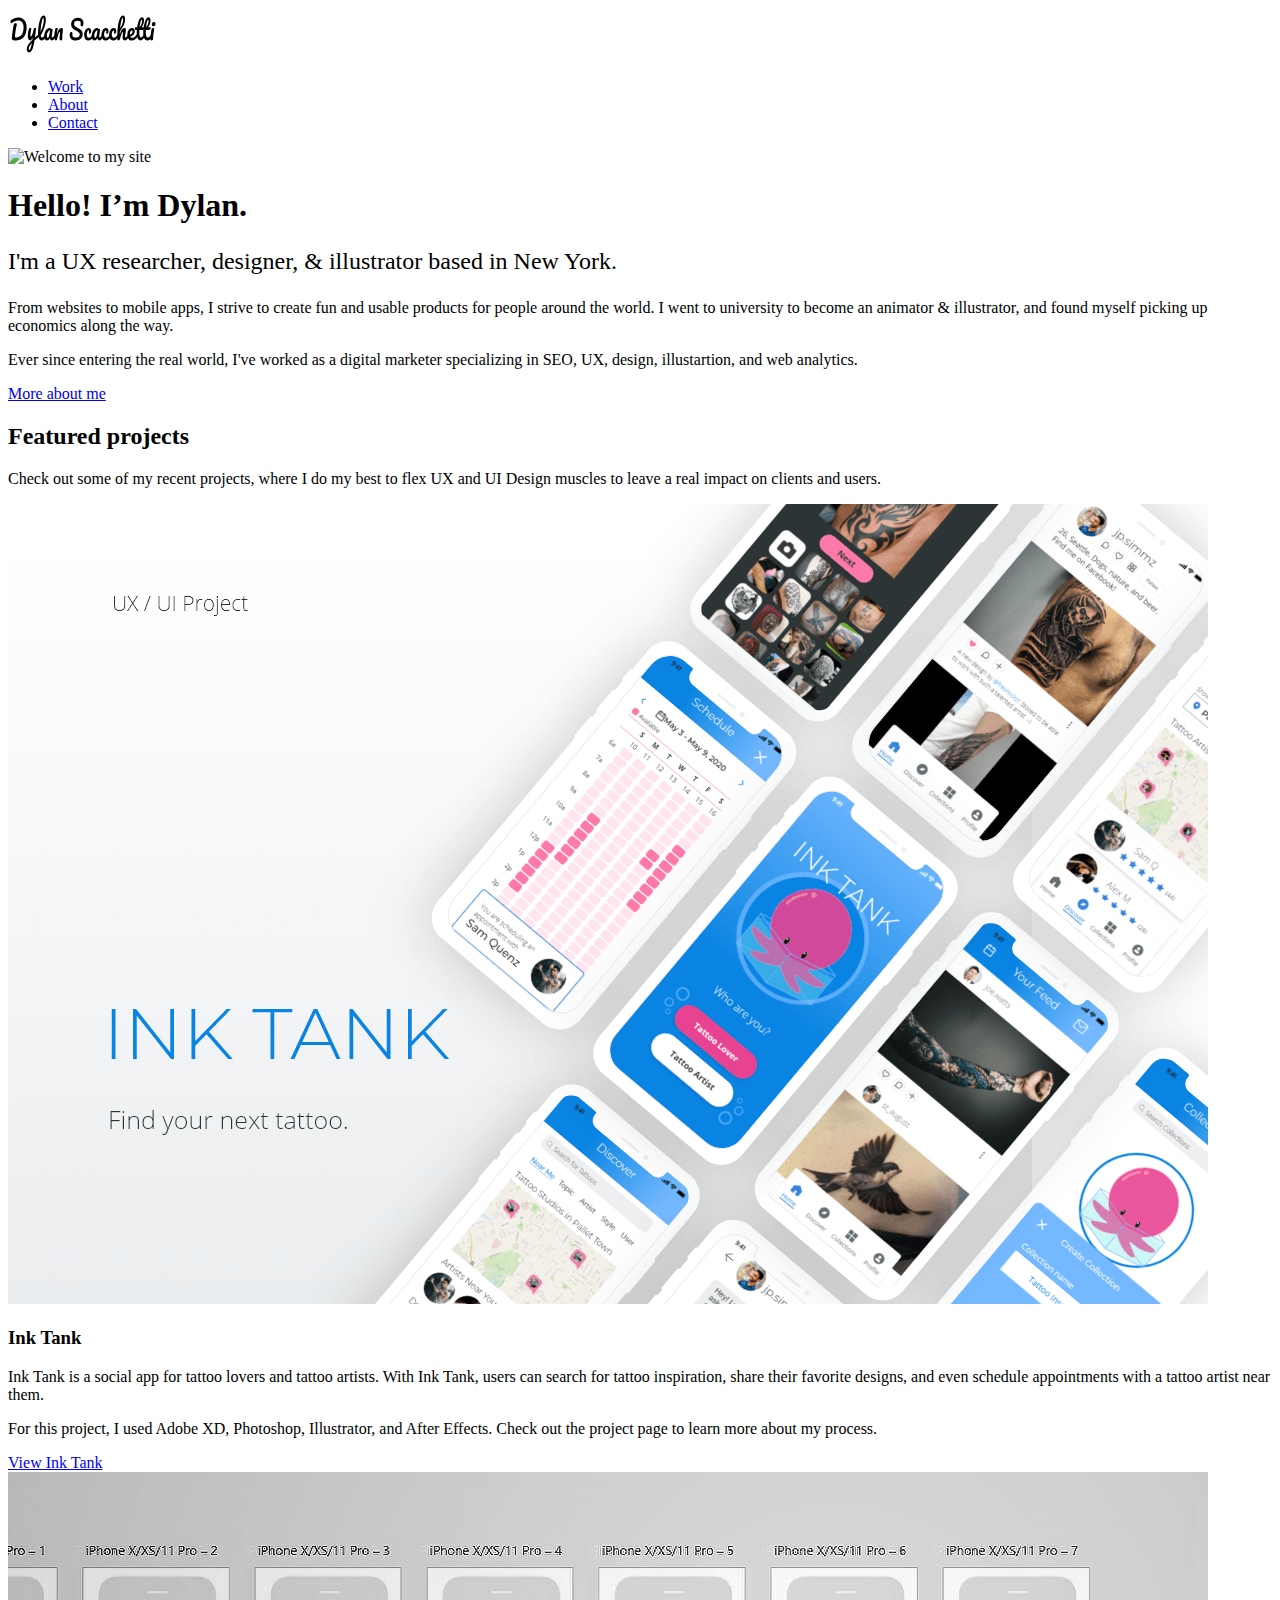
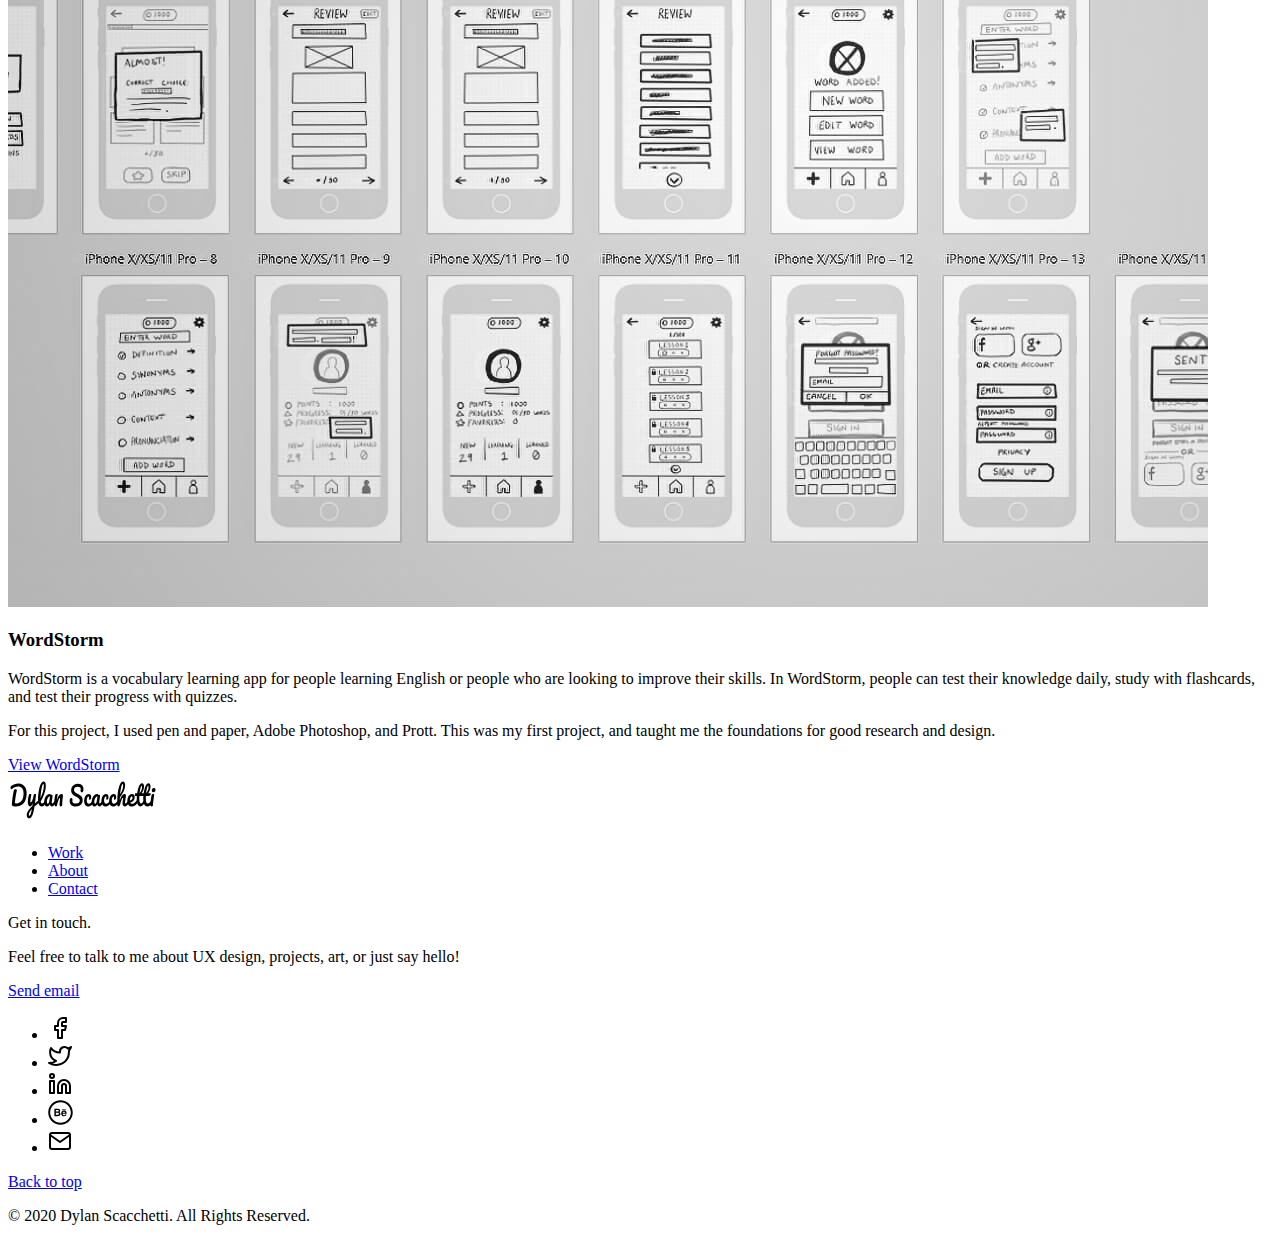
==== index.html @ 7356c356 "Initial commit" ====
<!DOCTYPE html>
<html lang="en" dir="ltr">

<head>
  <meta charset="utf-8">
  <title>About Dylan Scacchetti | UX/UI Designer, New York</title>
  <meta name="description" content="Learn more about Dylan Scacchetti, as well as more about his interests and his experience." />
  <meta name="author" content="Dylan Scacchetti" />
  <link rel="shortcut icon" href="img\assets\favicon\favicon.ico" type="image/ico">
</head>

<body>

  <!-- HEADER -->
  <header id="top">
    <div>
      <a href="index.html" title="home">
        <img src="img/assets/dylan-scacchetti-logo-black.svg" alt="dylan scacchetti" width="150" height="50">
      </a>
      <nav>
        <ul>
          <li><a href="index.html" title="work">Work</a></li>
          <li><a href="about.html" title="about">About</a></li>
          <li><a href="#contact" title="contact">Contact</a></li>
        </ul>
      </nav>
    </div>
  </header>
  <!-- END HEADER -->

  <!-- MAIN -->
  <main>

    <!-- HERO -->
    <div>
      <div>
        <div>
          <!-- COLUMN 1 -->
          <picture>
            <source srcset="https://dummyimage.com/400x267/258c9c/fff.png&text=Hero+Image" media="(max-width: 479px)"><!-- MOBILE -->
            <source srcset="https://dummyimage.com/600x400/258c9c/fff.png&text=Hero+Image" media="(max-width: 767px)"><!-- TABLET -->
            <img src="https://dummyimage.com/1200x800/258c9c/fff.png&text=Hero+Image" alt="Welcome to my site"><!-- DESKTOP -->
          </picture>
        </div>
        <!-- END COLUMN 1 -->
        <div>
          <!-- COLUMN 2 -->
          <h1>Hello! I’m Dylan.</h1>
          <p style="font-size:150%;">
            I'm a UX researcher, designer, & illustrator based in New York.
          </p>
          <p>
            From websites to mobile apps, I strive to create fun and usable products for people around the world. I went to university to become an animator & illustrator, and found myself picking up economics along the way.
          </p>
          <p>
            Ever since entering the real world, I've worked as a digital marketer specializing in SEO, UX, design, illustartion, and web analytics.
          </p>
          <a href="#">More about me</a><!-- BUTTON -->
        </div>
        <!-- END COLUMN 2 -->
      </div>
    </div>
    <!-- END HERO -->

    <!-- PROJECTS -->
    <div>
      <h2>Featured projects</h2>
      <p>Check out some of my recent projects, where I do my best to flex UX and UI Design muscles to leave a real impact on clients and users.</p>

      <!-- INK TANK -->
      <div>

        <!-- COLUMN 1 -->
        <div>
          <picture>
            <source srcset="img\ink-tank\ink-tank-ux-project-2.png" media="(max-width: 767px)">
            <img src="img\ink-tank\ink-tank-ux-project.png" alt="Ink Tank ux project">
          </picture>
        </div>
        <!-- END COLUMN 1 -->

        <!-- COLUMN 2 -->
        <div>
          <h3>Ink Tank</h3>
          <p>
            Ink Tank is a social app for tattoo lovers and tattoo artists. With Ink Tank, users can search for tattoo inspiration, share their favorite designs, and even schedule appointments with a tattoo artist near them.
          </p>
          <p>
            For this project, I used Adobe XD, Photoshop, Illustrator, and After Effects. Check out the project page to learn more about my process.
          </p>
          <a href="#">View Ink Tank</a><!-- BUTTON -->
        </div>
        <!-- END COLUMN 2 -->

      </div>
      <!-- END INK TANK -->

      <!-- WORDSTORM -->
      <div>

        <!-- COLUMN 1 -->
        <div>
          <picture>
            <source srcset="img\wordstorm\wordstorm-project-2.jpg" media="(max-width: 767px)"><!-- TABLET -->
            <img src="img\wordstorm\wordstorm-project-1.jpg" alt="WordStorm ux project"><!-- DESKTOP -->
          </picture>
        </div>
        <!-- END COLUMN 1 -->

        <!-- COLUMN 2 -->
        <div>
          <h3>WordStorm</h3>
          <p>
            WordStorm is a vocabulary learning app for people learning English or people who are looking to improve their skills. In WordStorm, people can test their knowledge daily, study with flashcards, and test their progress with quizzes.
          </p>
          <p>
            For this project, I used pen and paper, Adobe Photoshop, and Prott. This was my first project, and taught me the foundations for good research and design.
          </p>
          <a href="#">View WordStorm</a><!-- BUTTON -->
        </div>
        <!-- END COLUMN 2 -->

      </div>
      <!-- END WORDSTORM -->

    </div>
    <!-- END PROJECTS -->

  </main>
  <!-- END MAIN -->

  <!-- FOOTER -->
  <footer id="contact">
    <div>

      <!-- ROW 1 -->
      <div>
        <a href="#" title="home">
          <img src="img\assets\dylan-scacchetti-logo-black.svg" alt="dylan scacchetti" width="150" height="50">
        </a>
      </div>
      <!-- END ROW 1-->

      <!-- ROW 2 -->
      <div>
        <!-- COLUMN 1-->
        <div>
          <nav>
            <ul>
              <li><a href="index.html" title="work">Work</a></li>
              <li><a href="about.html" title="about">About</a></li>
              <li><a href="mailto:ux.dscacchetti@gmail.com" title="contact">Contact</a></li>
            </ul>
          </nav>
        </div>
        <!-- END COLUMN 1 -->

        <!-- COLUMN 2-->
        <div>
          <p>
            Get in touch.
          </p>
          <p>
            Feel free to talk to me about UX design, projects, art, or just say hello!
          </p>
          <div>
            <a href="mailto:ux.dscacchetti@gmail.com">
              Send email
            </a>
          </div>
        </div>
        <!-- END COLUMN 2 -->

        <!-- COLUMN 3-->
        <div>
          <div>
            <ul>
              <!-- FACEBOOK -->
              <li><a href="https://www.facebook.com/dylan.scacchetti/" target="_blank" rel="noopener noreferrer" title="Facebook">
                  <img src="img\assets\facebook.svg" alt="">
                </a></li>
              <!-- TWITTER -->
              <li><a href="https://twitter.com/DylanScacchetti" target="_blank" rel="noopener noreferrer" title="Twitter">
                  <img src="img\assets\twitter.svg" alt="">
                </a></li>
              <!-- LINKEDIN -->
              <li><a href="https://www.linkedin.com/in/dylan-scacchetti/" target="_blank" rel="noopener noreferrer" title="LinkedIn">
                  <img src="img\assets\linkedin.svg" alt="">
                </a></li>
              <!-- BEHANCE -->
              <li><a href="https://www.behance.net/dylanscacchetti" target="_blank" rel="noopener noreferrer" title="Behance">
                  <img src="img\assets\behance.svg" alt="">
                </a></li>
              <!-- EMAIL -->
              <li><a href="mailto:ux.dscacchetti@gmail.com" target="_blank" rel="noopener noreferrer" title="Email">
                  <img src="img\assets\mail.svg" alt="">
                </a></li>
            </ul>
          </div>
          <div>
            <a href="#top">Back to top</a>
          </div>
        </div>
        <!-- END COLUMN 3 -->
      </div>
      <!-- END ROW 2 -->

      <!-- ROW 3 -->
      <div>
        <p>
          &copy; 2020 Dylan Scacchetti. All Rights Reserved.
        </p>
      </div>
      <!-- END ROW 3 -->

    </div>
  </footer>
  <!-- END FOOTER -->

</body>

</html>
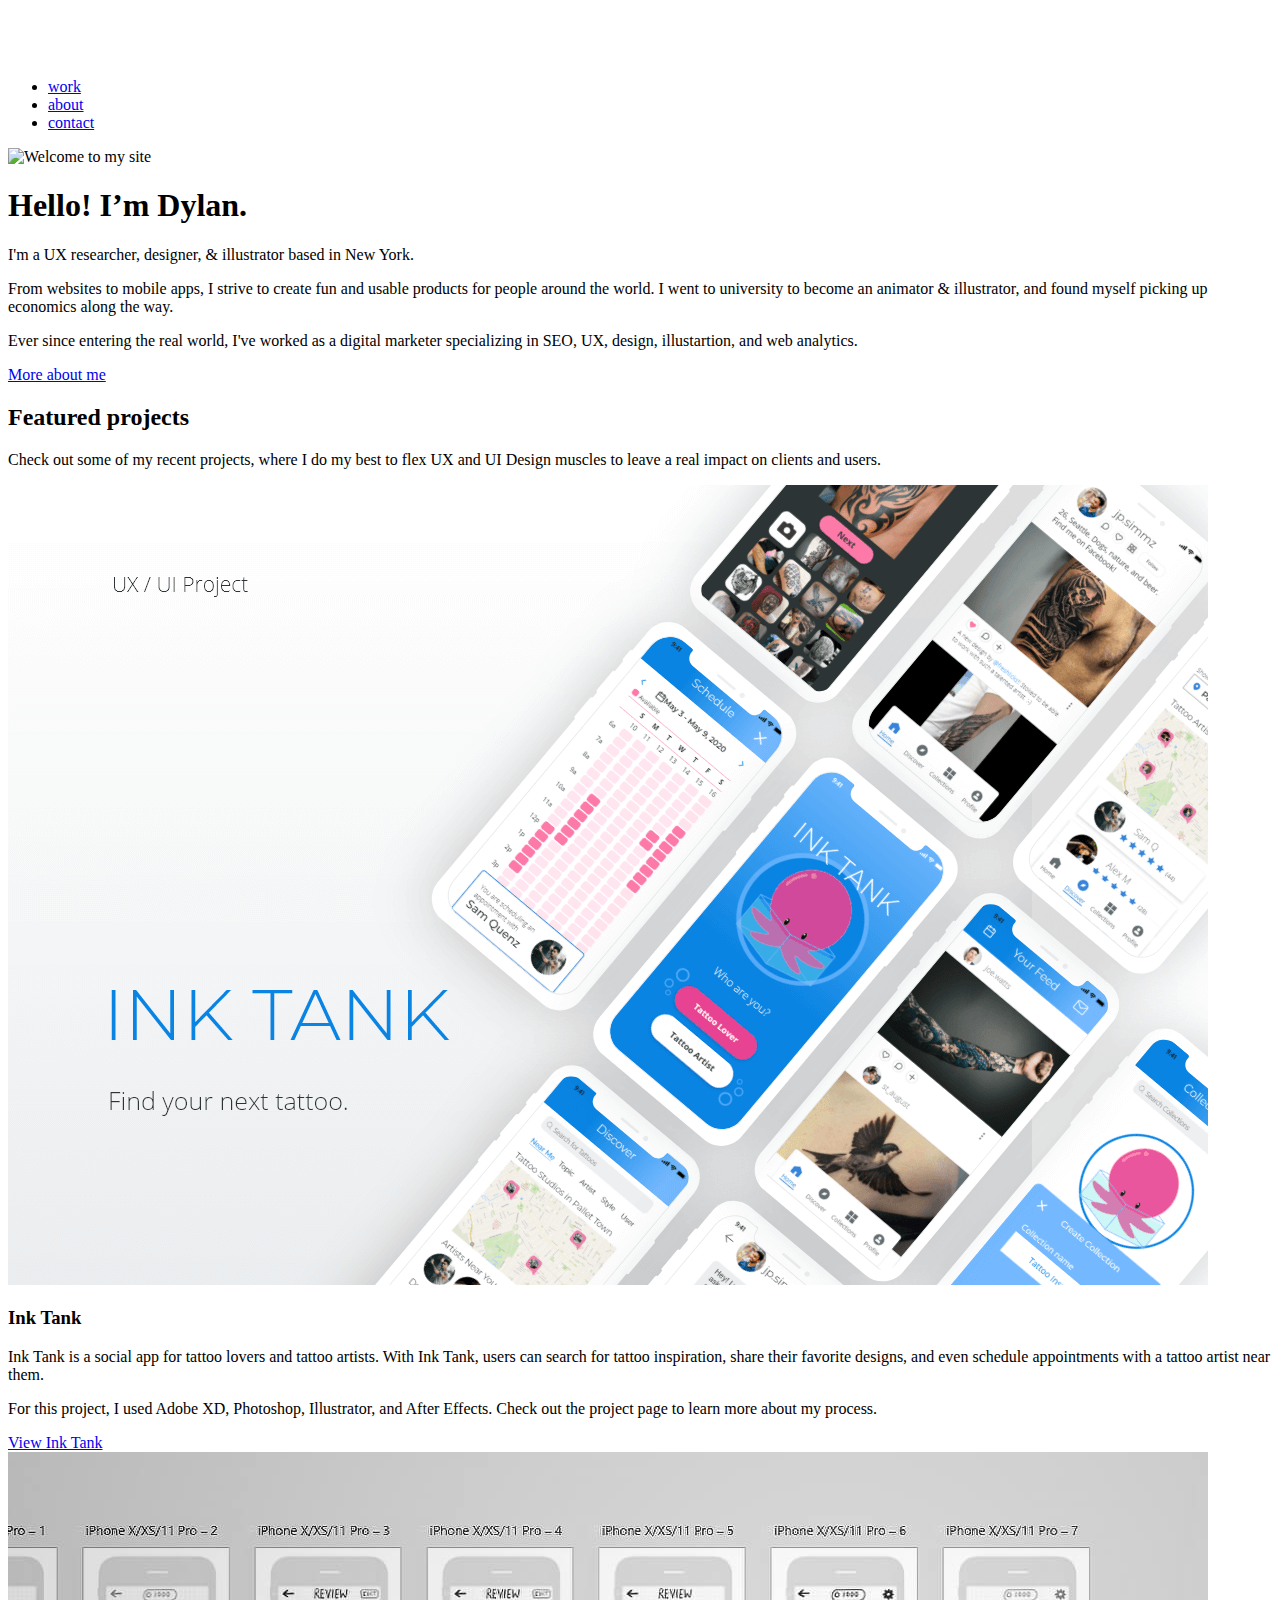
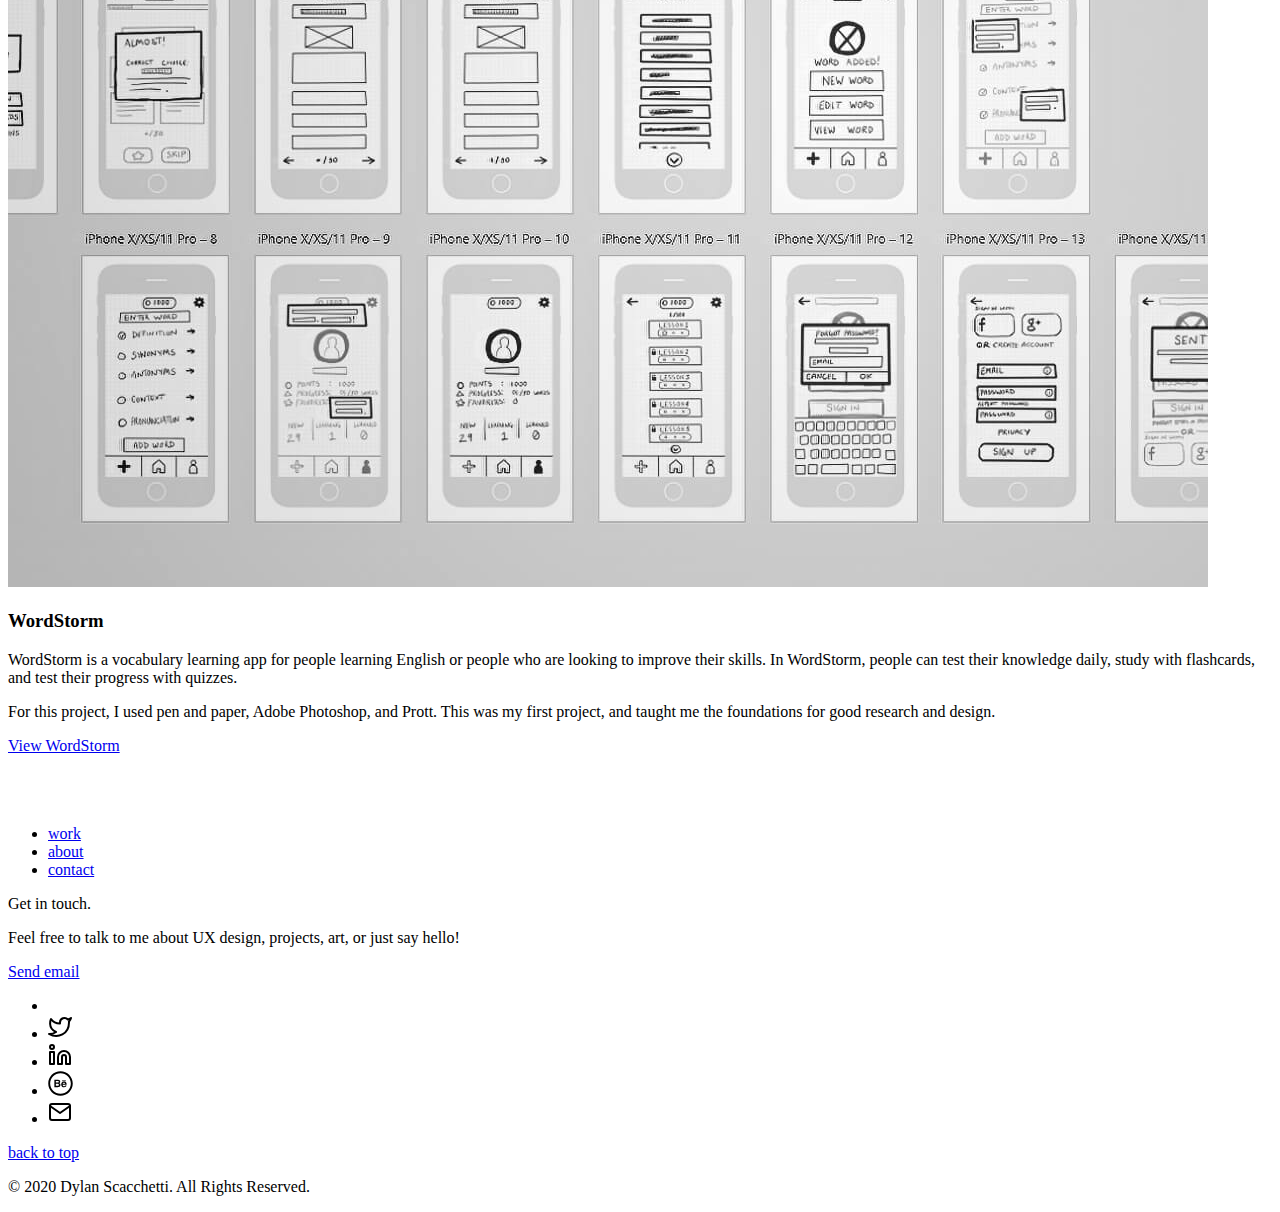
==== commit b6885775: "update index.html to resolve css conflicts" ====
--- a/index.html
+++ b/index.html
@@ -3,25 +3,29 @@
 
 <head>
   <meta charset="utf-8">
-  <title>About Dylan Scacchetti | UX/UI Designer, New York</title>
+  <title>Dylan Scacchetti | UX/UI Designer, New York</title>
   <meta name="description" content="Learn more about Dylan Scacchetti, as well as more about his interests and his experience." />
   <meta name="author" content="Dylan Scacchetti" />
   <link rel="shortcut icon" href="img\assets\favicon\favicon.ico" type="image/ico">
+  <link rel="stylesheet" type="text/css" href="https://cdnjs.cloudflare.com/ajax/libs/normalize/8.0.1/normalize.min.css">
+  <link rel="stylesheet" type="text/css" href="css/style.css">
+  <link href="https://fonts.googleapis.com/css2?family=Montserrat:ital,wght@0,400;0,700;1,400&family=Open+Sans:ital,wght@0,400;0,700;1,400&display=swap" rel="stylesheet">
+  <meta name="viewport" content="width=device-width, initial-scale=1">
 </head>
 
 <body>
 
   <!-- HEADER -->
   <header id="top">
-    <div>
+    <div class="nav">
       <a href="index.html" title="home">
-        <img src="img/assets/dylan-scacchetti-logo-black.svg" alt="dylan scacchetti" width="150" height="50">
+        <img src="img\assets\dylan-scacchetti-logo-white.svg" alt="dylan scacchetti" width="150" height="50">
       </a>
       <nav>
         <ul>
-          <li><a href="index.html" title="work">Work</a></li>
-          <li><a href="about.html" title="about">About</a></li>
-          <li><a href="#contact" title="contact">Contact</a></li>
+          <li><a href="index.html" title="work" id="main">work</a></li>
+          <li><a href="about.html" title="about">about</a></li>
+          <li><a href="#contact" title="contact">contact</a></li>
         </ul>
       </nav>
     </div>
@@ -46,7 +50,7 @@
         <div>
           <!-- COLUMN 2 -->
           <h1>Hello! I’m Dylan.</h1>
-          <p style="font-size:150%;">
+          <p class="large">
             I'm a UX researcher, designer, & illustrator based in New York.
           </p>
           <p>
@@ -55,7 +59,7 @@
           <p>
             Ever since entering the real world, I've worked as a digital marketer specializing in SEO, UX, design, illustartion, and web analytics.
           </p>
-          <a href="#">More about me</a><!-- BUTTON -->
+          <a href="about.html" class="btn">More about me</a><!-- BUTTON -->
         </div>
         <!-- END COLUMN 2 -->
       </div>
@@ -81,14 +85,14 @@
 
         <!-- COLUMN 2 -->
         <div>
-          <h3>Ink Tank</h3>
+            <h3>Ink Tank</h3>
           <p>
             Ink Tank is a social app for tattoo lovers and tattoo artists. With Ink Tank, users can search for tattoo inspiration, share their favorite designs, and even schedule appointments with a tattoo artist near them.
           </p>
           <p>
             For this project, I used Adobe XD, Photoshop, Illustrator, and After Effects. Check out the project page to learn more about my process.
           </p>
-          <a href="#">View Ink Tank</a><!-- BUTTON -->
+          <a href="ink-tank.html" class="btn">View Ink Tank</a><!-- BUTTON -->
         </div>
         <!-- END COLUMN 2 -->
 
@@ -116,7 +120,7 @@
           <p>
             For this project, I used pen and paper, Adobe Photoshop, and Prott. This was my first project, and taught me the foundations for good research and design.
           </p>
-          <a href="#">View WordStorm</a><!-- BUTTON -->
+          <a href="#" class="btn">View WordStorm</a><!-- BUTTON -->
         </div>
         <!-- END COLUMN 2 -->
 
@@ -135,8 +139,8 @@
 
       <!-- ROW 1 -->
       <div>
-        <a href="#" title="home">
-          <img src="img\assets\dylan-scacchetti-logo-black.svg" alt="dylan scacchetti" width="150" height="50">
+        <a href="index.html" title="home">
+          <img src="img\assets\dylan-scacchetti-logo-white.svg" alt="dylan scacchetti" width="150" height="50">
         </a>
       </div>
       <!-- END ROW 1-->
@@ -147,9 +151,9 @@
         <div>
           <nav>
             <ul>
-              <li><a href="index.html" title="work">Work</a></li>
-              <li><a href="about.html" title="about">About</a></li>
-              <li><a href="mailto:ux.dscacchetti@gmail.com" title="contact">Contact</a></li>
+              <li><a href="index.html" title="work">work</a></li>
+              <li><a href="about.html" title="about">about</a></li>
+              <li><a href="mailto:ux.dscacchetti@gmail.com" title="contact">contact</a></li>
             </ul>
           </nav>
         </div>
@@ -157,14 +161,14 @@
 
         <!-- COLUMN 2-->
         <div>
-          <p>
+          <p class="large">
             Get in touch.
           </p>
           <p>
             Feel free to talk to me about UX design, projects, art, or just say hello!
           </p>
           <div>
-            <a href="mailto:ux.dscacchetti@gmail.com">
+            <a href="mailto:ux.dscacchetti@gmail.com" class="btn">
               Send email
             </a>
           </div>
@@ -175,9 +179,9 @@
         <div>
           <div>
             <ul>
-              <!-- FACEBOOK -->
-              <li><a href="https://www.facebook.com/dylan.scacchetti/" target="_blank" rel="noopener noreferrer" title="Facebook">
-                  <img src="img\assets\facebook.svg" alt="">
+              <!-- GITHUB -->
+              <li><a href="https://github.com/dscacchetti/" target="_blank" rel="noopener noreferrer" title="GitHub">
+                  <img src="img\assets\github.svg" alt="">
                 </a></li>
               <!-- TWITTER -->
               <li><a href="https://twitter.com/DylanScacchetti" target="_blank" rel="noopener noreferrer" title="Twitter">
@@ -198,7 +202,7 @@
             </ul>
           </div>
           <div>
-            <a href="#top">Back to top</a>
+            <a href="#top">back to top</a>
           </div>
         </div>
         <!-- END COLUMN 3 -->
@@ -207,7 +211,7 @@
 
       <!-- ROW 3 -->
       <div>
-        <p>
+        <p class="disclaimer">
           &copy; 2020 Dylan Scacchetti. All Rights Reserved.
         </p>
       </div>
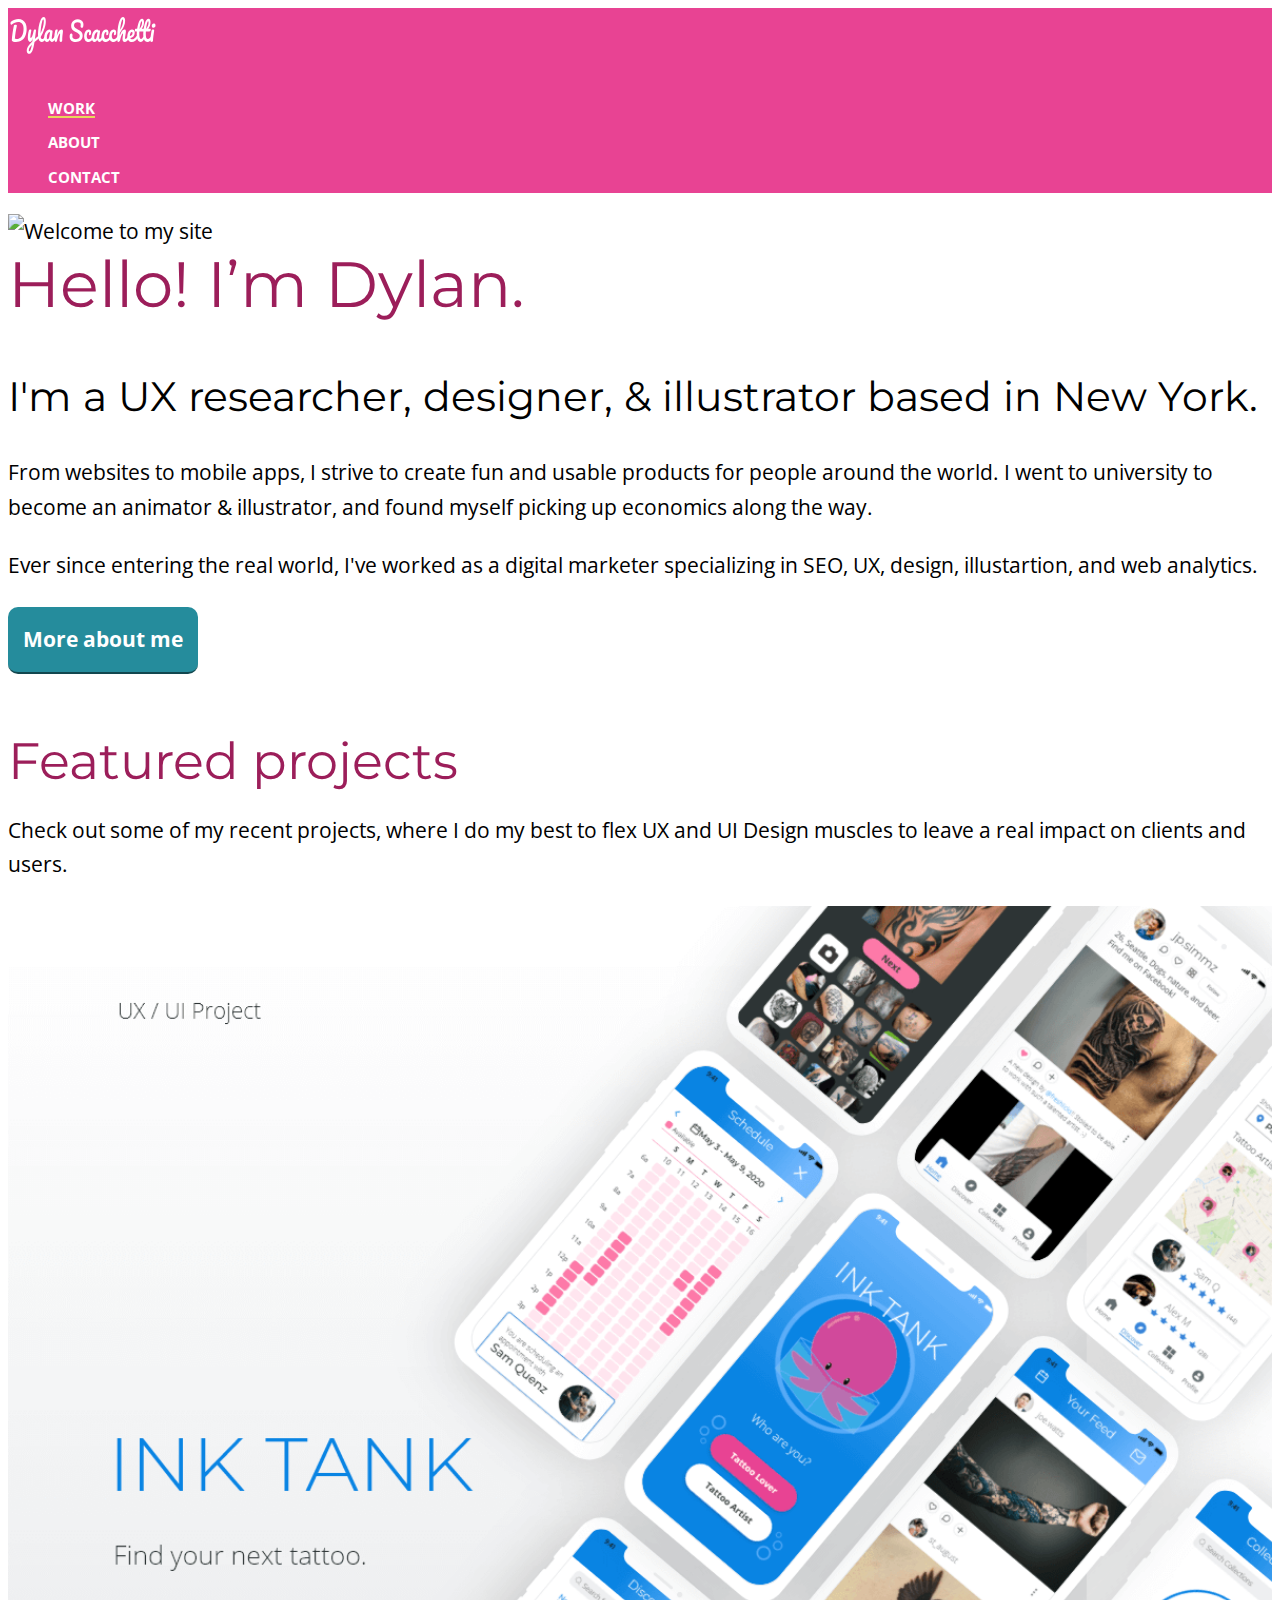
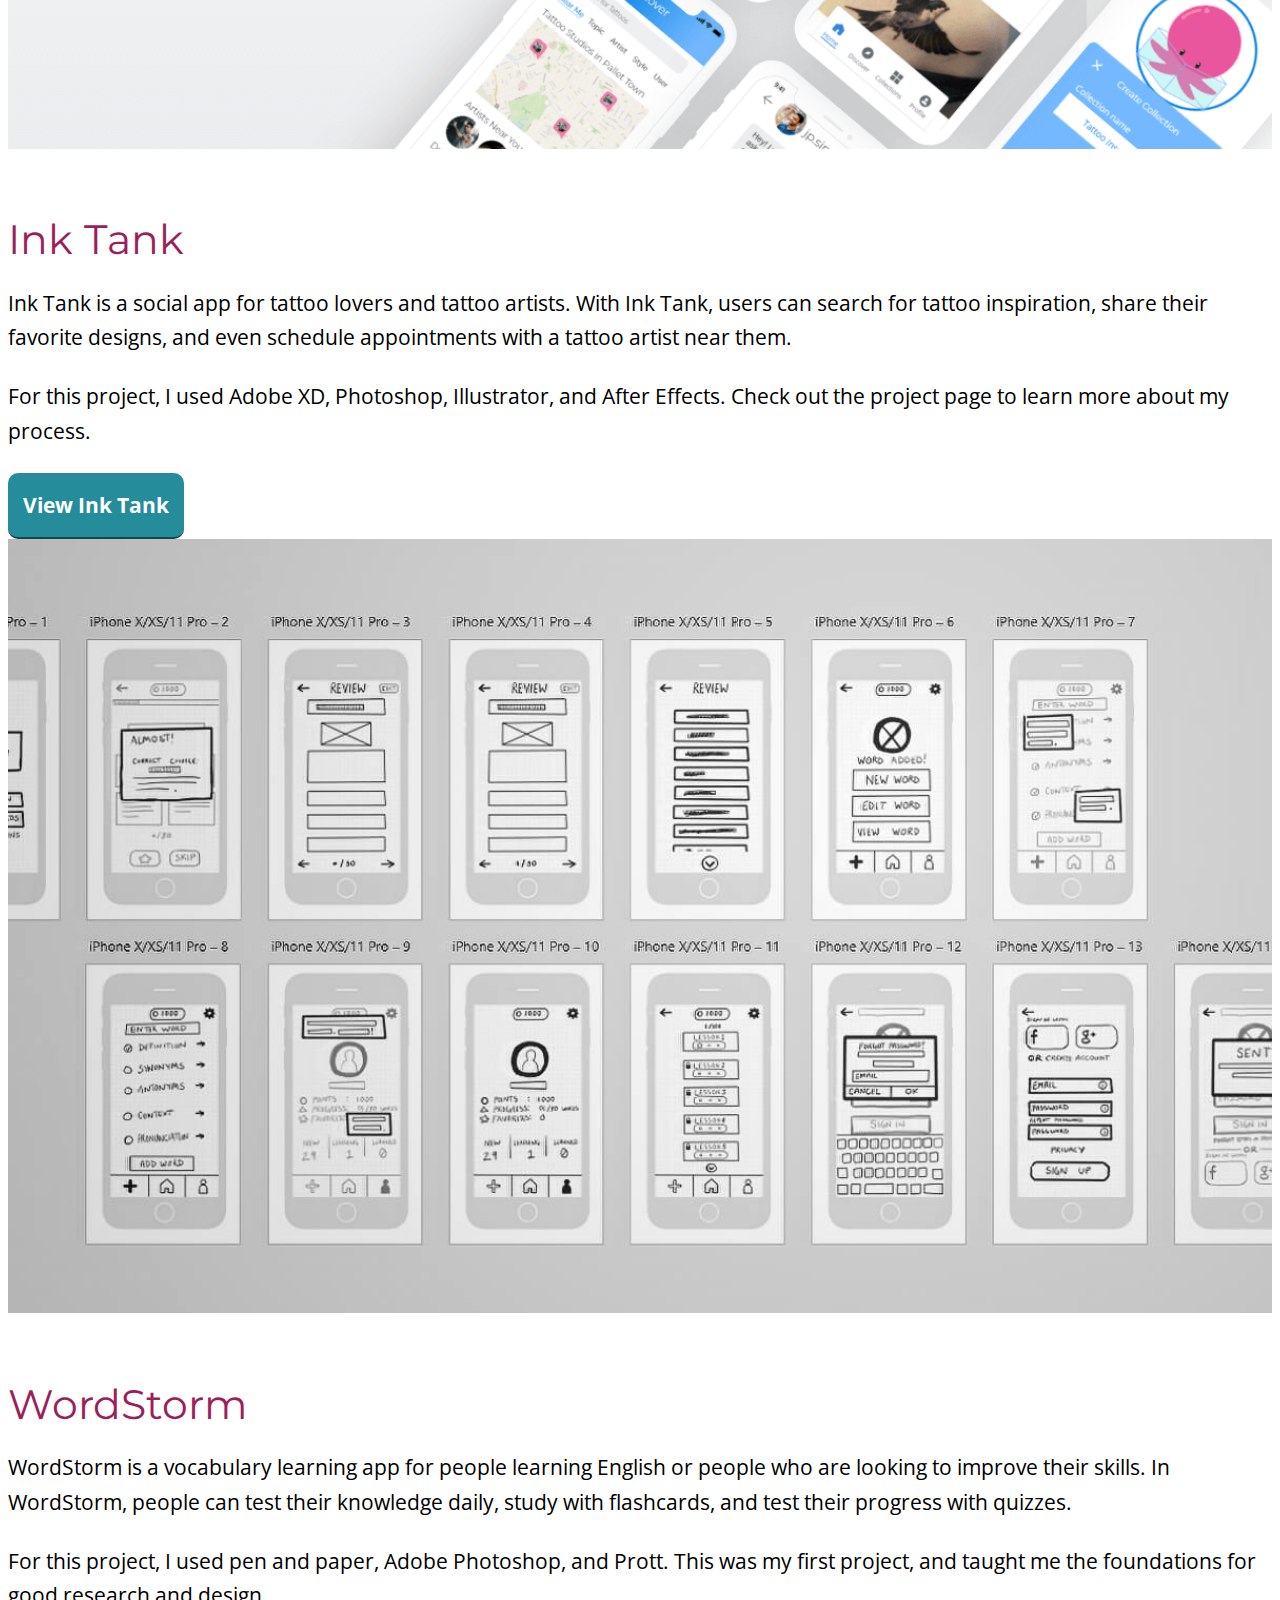
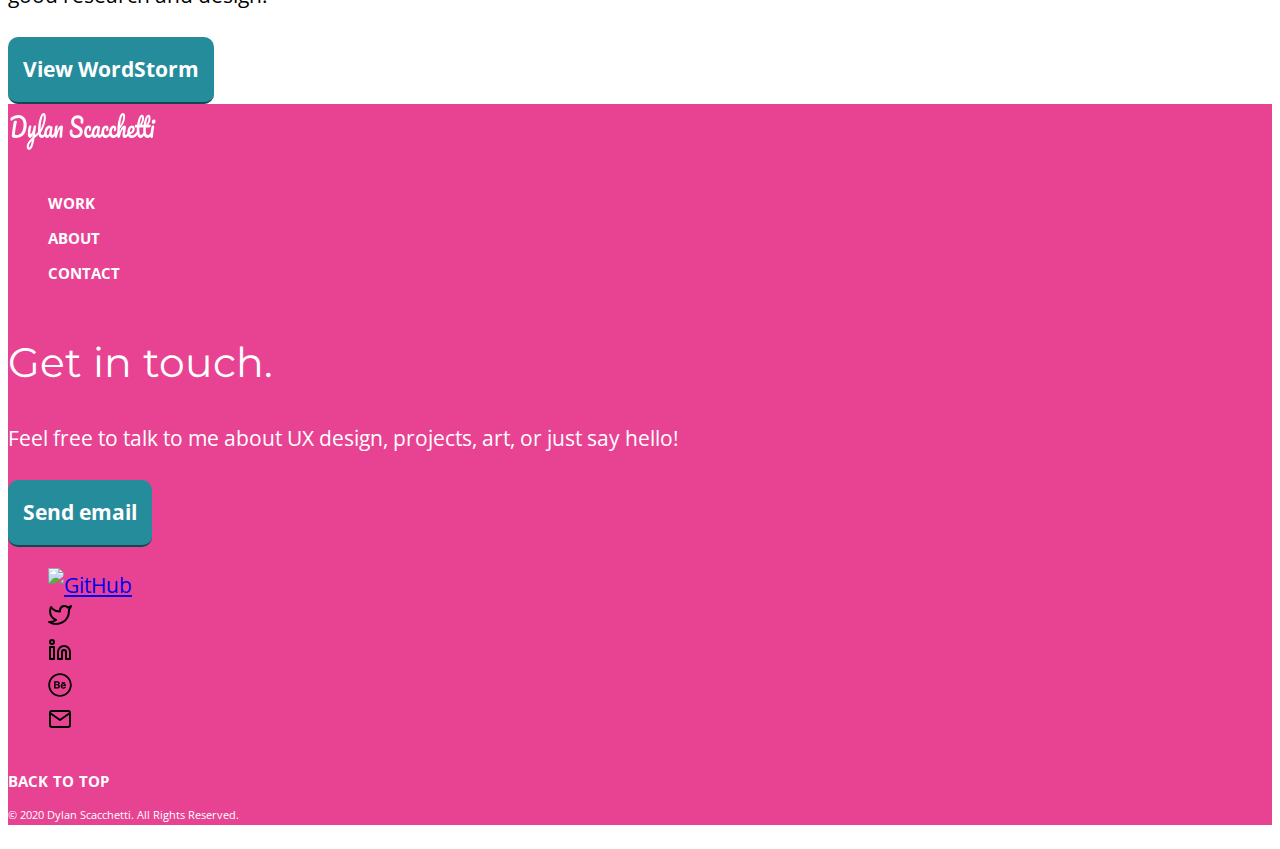
==== commit a9bb1227: "update pages to comply with css" ====
--- a/index.html
+++ b/index.html
@@ -4,7 +4,7 @@
 <head>
   <meta charset="utf-8">
   <title>Dylan Scacchetti | UX/UI Designer, New York</title>
-  <meta name="description" content="Learn more about Dylan Scacchetti, as well as more about his interests and his experience." />
+  <meta name="description" content="Dylan Scacchett is a UX Designer based in New York. His interests include UX, UI, design, coding, illustration and SEO." />
   <meta name="author" content="Dylan Scacchetti" />
   <link rel="shortcut icon" href="img\assets\favicon\favicon.ico" type="image/ico">
   <link rel="stylesheet" type="text/css" href="https://cdnjs.cloudflare.com/ajax/libs/normalize/8.0.1/normalize.min.css">
@@ -19,7 +19,7 @@
   <header id="top">
     <div class="nav">
       <a href="index.html" title="home">
-        <img src="img\assets\dylan-scacchetti-logo-white.svg" alt="dylan scacchetti" width="150" height="50">
+        <img src="img\assets\dylan-scacchetti-logo-white.svg" alt="dylan scacchetti" class="logo">
       </a>
       <nav>
         <ul>
@@ -36,7 +36,7 @@
   <main>
 
     <!-- HERO -->
-    <div>
+    <div id="hero">
       <div>
         <div>
           <!-- COLUMN 1 -->
@@ -67,12 +67,12 @@
     <!-- END HERO -->
 
     <!-- PROJECTS -->
-    <div>
+    <div id="projects">
       <h2>Featured projects</h2>
       <p>Check out some of my recent projects, where I do my best to flex UX and UI Design muscles to leave a real impact on clients and users.</p>
 
       <!-- INK TANK -->
-      <div>
+      <div id="ink-tank">
 
         <!-- COLUMN 1 -->
         <div>
@@ -85,7 +85,7 @@
 
         <!-- COLUMN 2 -->
         <div>
-            <h3>Ink Tank</h3>
+          <h3>Ink Tank</h3>
           <p>
             Ink Tank is a social app for tattoo lovers and tattoo artists. With Ink Tank, users can search for tattoo inspiration, share their favorite designs, and even schedule appointments with a tattoo artist near them.
           </p>
@@ -112,7 +112,7 @@
         <!-- END COLUMN 1 -->
 
         <!-- COLUMN 2 -->
-        <div>
+        <div id="wordstorm">
           <h3>WordStorm</h3>
           <p>
             WordStorm is a vocabulary learning app for people learning English or people who are looking to improve their skills. In WordStorm, people can test their knowledge daily, study with flashcards, and test their progress with quizzes.
@@ -140,7 +140,7 @@
       <!-- ROW 1 -->
       <div>
         <a href="index.html" title="home">
-          <img src="img\assets\dylan-scacchetti-logo-white.svg" alt="dylan scacchetti" width="150" height="50">
+          <img src="img\assets\dylan-scacchetti-logo-white.svg" alt="dylan scacchetti" class="logo">
         </a>
       </div>
       <!-- END ROW 1-->
@@ -148,7 +148,7 @@
       <!-- ROW 2 -->
       <div>
         <!-- COLUMN 1-->
-        <div>
+        <div class="nav">
           <nav>
             <ul>
               <li><a href="index.html" title="work">work</a></li>
@@ -178,30 +178,30 @@
         <!-- COLUMN 3-->
         <div>
           <div>
-            <ul>
+            <ul class="none">
               <!-- GITHUB -->
               <li><a href="https://github.com/dscacchetti/" target="_blank" rel="noopener noreferrer" title="GitHub">
-                  <img src="img\assets\github.svg" alt="">
+                  <img src="img\assets\github.svg" class="icon" alt="GitHub">
                 </a></li>
               <!-- TWITTER -->
               <li><a href="https://twitter.com/DylanScacchetti" target="_blank" rel="noopener noreferrer" title="Twitter">
-                  <img src="img\assets\twitter.svg" alt="">
+                  <img src="img\assets\twitter.svg" class="icon" alt="Twitter">
                 </a></li>
               <!-- LINKEDIN -->
               <li><a href="https://www.linkedin.com/in/dylan-scacchetti/" target="_blank" rel="noopener noreferrer" title="LinkedIn">
-                  <img src="img\assets\linkedin.svg" alt="">
+                  <img src="img\assets\linkedin.svg" class="icon" alt="LinkedIn">
                 </a></li>
               <!-- BEHANCE -->
               <li><a href="https://www.behance.net/dylanscacchetti" target="_blank" rel="noopener noreferrer" title="Behance">
-                  <img src="img\assets\behance.svg" alt="">
+                  <img src="img\assets\behance.svg" class="icon" alt="Behance">
                 </a></li>
               <!-- EMAIL -->
               <li><a href="mailto:ux.dscacchetti@gmail.com" target="_blank" rel="noopener noreferrer" title="Email">
-                  <img src="img\assets\mail.svg" alt="">
+                  <img src="img\assets\mail.svg" class="icon" alt="Email">
                 </a></li>
             </ul>
           </div>
-          <div>
+          <div class="nav">
             <a href="#top">back to top</a>
           </div>
         </div>
--- a/css/style.css
+++ b/css/style.css
@@ -0,0 +1,223 @@
+/*
+Colors used:
+Primary pink: #e84393;
+Secondary pink: #9c1e5a;
+Primary blue: #258c9c
+Secondary blue: #2ccfe8
+Accent yellow: #e8d85a;
+Light gray: #ebedef;
+Dark gray: #707070;
+*/
+/* || Typography */
+html {
+  font-size: 131.3%;
+}
+
+body {
+  background-color: #ffffff;
+  font-family: 'Open Sans', sans-serif;
+  font-weight: 400;
+  line-height: 1.65;
+  color: #000000;
+}
+
+p {
+  margin-bottom: 1.15rem;
+  font-family: 'Open Sans', sans-serif;
+  font-weight: 400;
+  line-height: 1.65;
+  color: #000000
+}
+
+h1, h2, h3, h4 {
+  margin: 2.75rem 0 1.05rem;
+  line-height: 1.15;
+}
+
+h1 {
+  font-family: 'Montserrat', sans-serif;
+  margin-top: 0;
+  font-size: 3.052em;
+  font-weight: 400;
+  color: #9c1e5a;
+}
+
+h2 {
+  font-family: 'Montserrat', sans-serif;
+  font-size: 2.441em;
+  font-weight: 400;
+  color: #9c1e5a;
+}
+
+h3 {
+  font-family: 'Montserrat', sans-serif;
+  font-size: 1.953em;
+  font-weight: 400;
+  color: #9c1e5a;
+}
+
+h4 {
+  font-size: 1.563em;
+  font-weight: 700;
+  font-weight: 700;
+  color: #e84393;
+}
+
+small, .text_small {
+  font-size: 0.8em;
+  color: #707070
+}
+
+.large {
+  font-family: 'Montserrat', sans-serif !important;
+  font-size: 1.953em !important;
+}
+
+.pink {
+  color: #e84393 !important;
+}
+
+/* || End typography */
+/* || Image size */
+img {
+  width: 100%;
+  height: auto;
+}
+
+/* || End image size */
+/* SVG sizes */
+.logo {
+  width: 150px !important;
+  height: 50px !important;
+}
+
+.icon {
+  width: 24px !important;
+  height: 24px !important;
+}
+
+.icon-large {
+  width: 150px !important;
+  height: 150px !important;
+}
+
+/* End SVG sizes */
+/* || Links */
+a:visited {
+  color: #551A8B;
+}
+
+a:hover,
+a:focus {
+  color: #258c9c;
+  text-decoration: underline;
+}
+
+a:active {
+  color: #2ccfe8
+}
+
+/* End links */
+/* Buttons */
+.btn {
+  display: inline-block;
+  background-color: #258c9c;
+  color: #ffffff !important;
+  text-decoration: none !important;
+  font-variant: none !important;
+  font-weight: 700;
+  padding: 15px;
+  border-radius: 10px;
+  border-bottom: 2px solid #12474F;
+  transition: 0.2s opacity;
+}
+
+.btn:hover,
+.btn:focus {
+  background-color: #12474F;
+  color: #ffffff;
+}
+
+.btn:active {
+  background-color: #258c9c;
+}
+
+/* End buttons */
+/* Navigation */
+.nav {
+  background-color: #e84393;
+}
+
+.nav a {
+  color: #ffffff !important;
+  text-decoration: none !important;
+  font-variant: small-caps;
+  font-weight: 700;
+}
+
+.nav a:hover,
+.nav a:focus {
+  color: #e8d85a !important;
+}
+
+.nav ul {
+  list-style: none !important;
+}
+
+#main {
+  text-decoration: underline !important;
+  text-decoration-color: #e8d85a !important;
+}
+
+/* End navigation */
+/* Main body list style */
+main ul {
+  list-style: none !important;
+}
+
+main ul li::before {
+  content: "\2022";
+  color: #9c1e5a;
+  font-weight: bold;
+  display: inline-block;
+  width: 1em;
+  margin-left: -1em;
+}
+
+main ol {
+  list-style: none;
+  counter-reset: li
+}
+
+main ol li::before {
+  content: counter(li);
+  color: #9c1e5a;
+  font-weight: bold;
+  display: inline-block;
+  width: 1em;
+  margin-left: -1.5em;
+  margin-right: 0.5em;
+  text-align: right;
+  direction: rtl;
+  counter-increment: li;
+}
+
+/* End main body list style */
+/* Contact section */
+#contact {
+  background-color: #e84393;
+}
+
+#contact p {
+  color: #ffffff;
+}
+
+#contact ul {
+  list-style: none !important;
+}
+
+.disclaimer {
+  font-size: 0.5em !important;
+}
+
+/* Contact section */
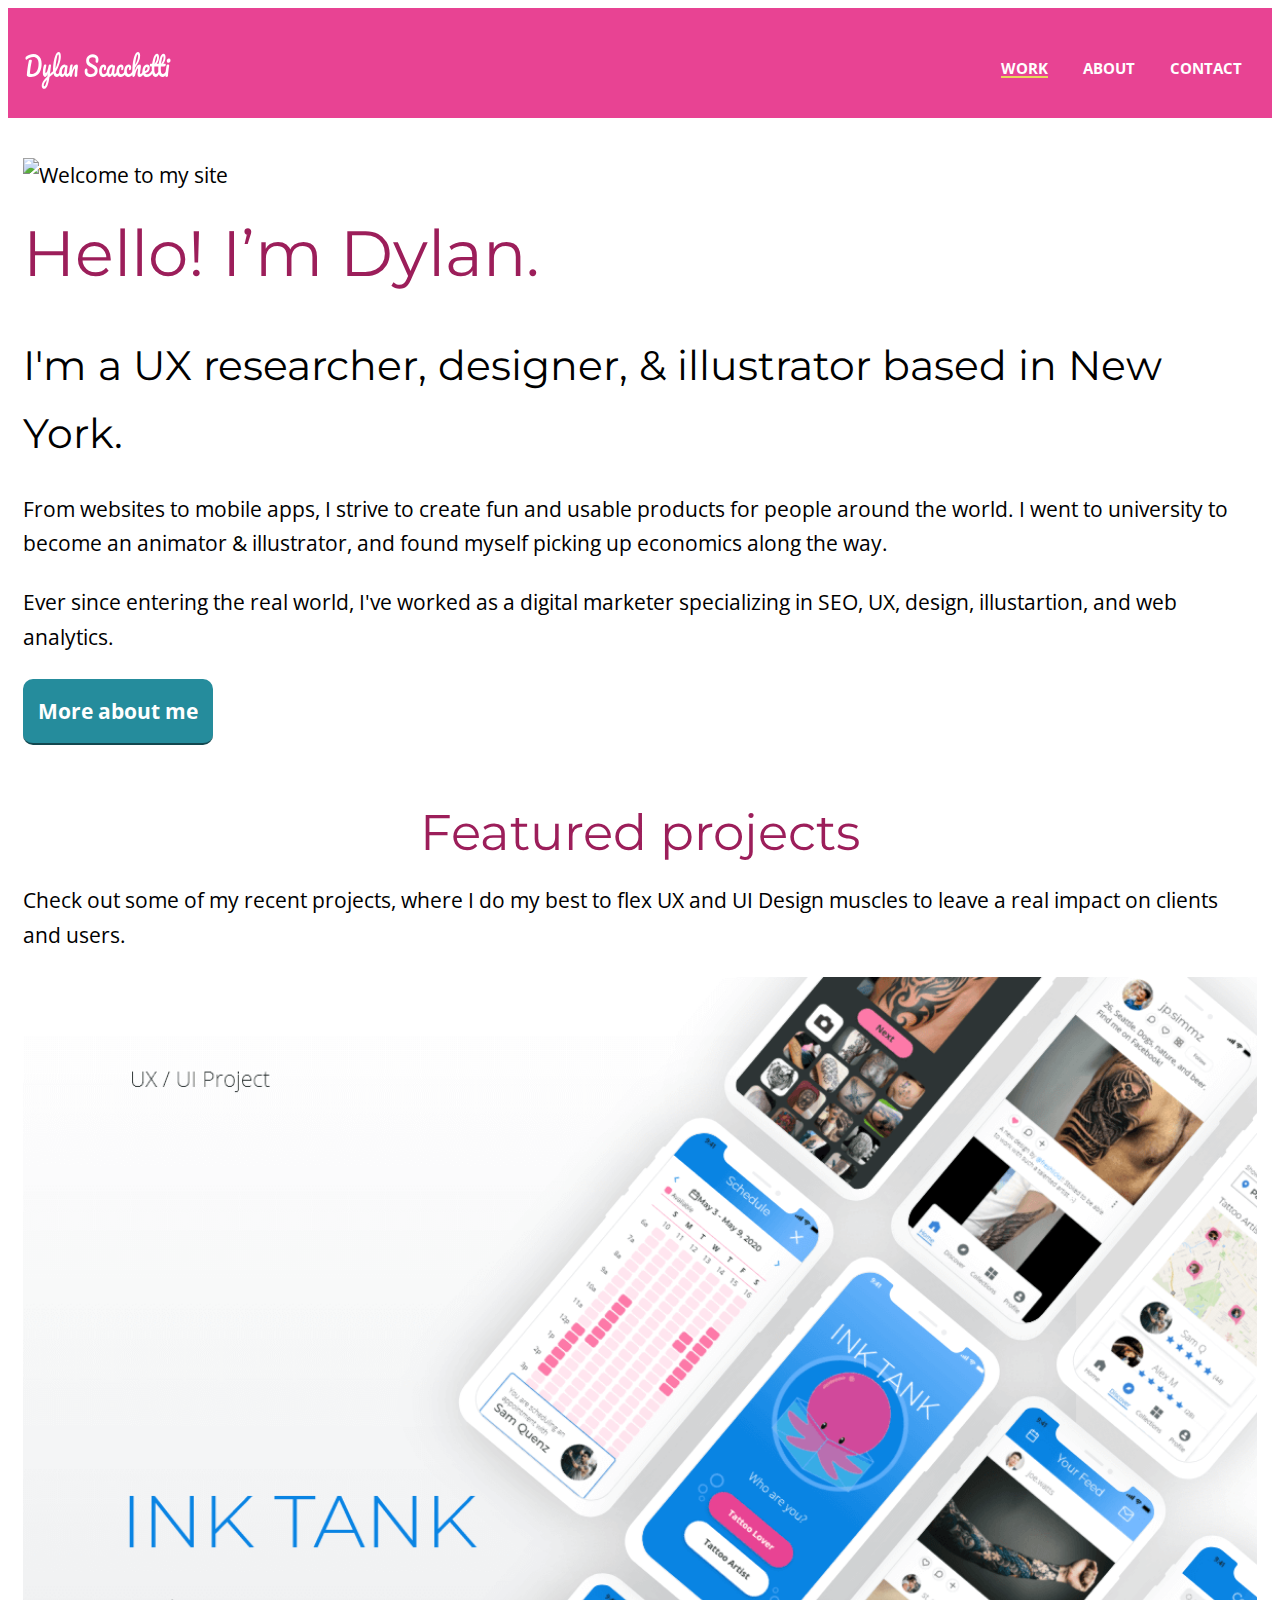
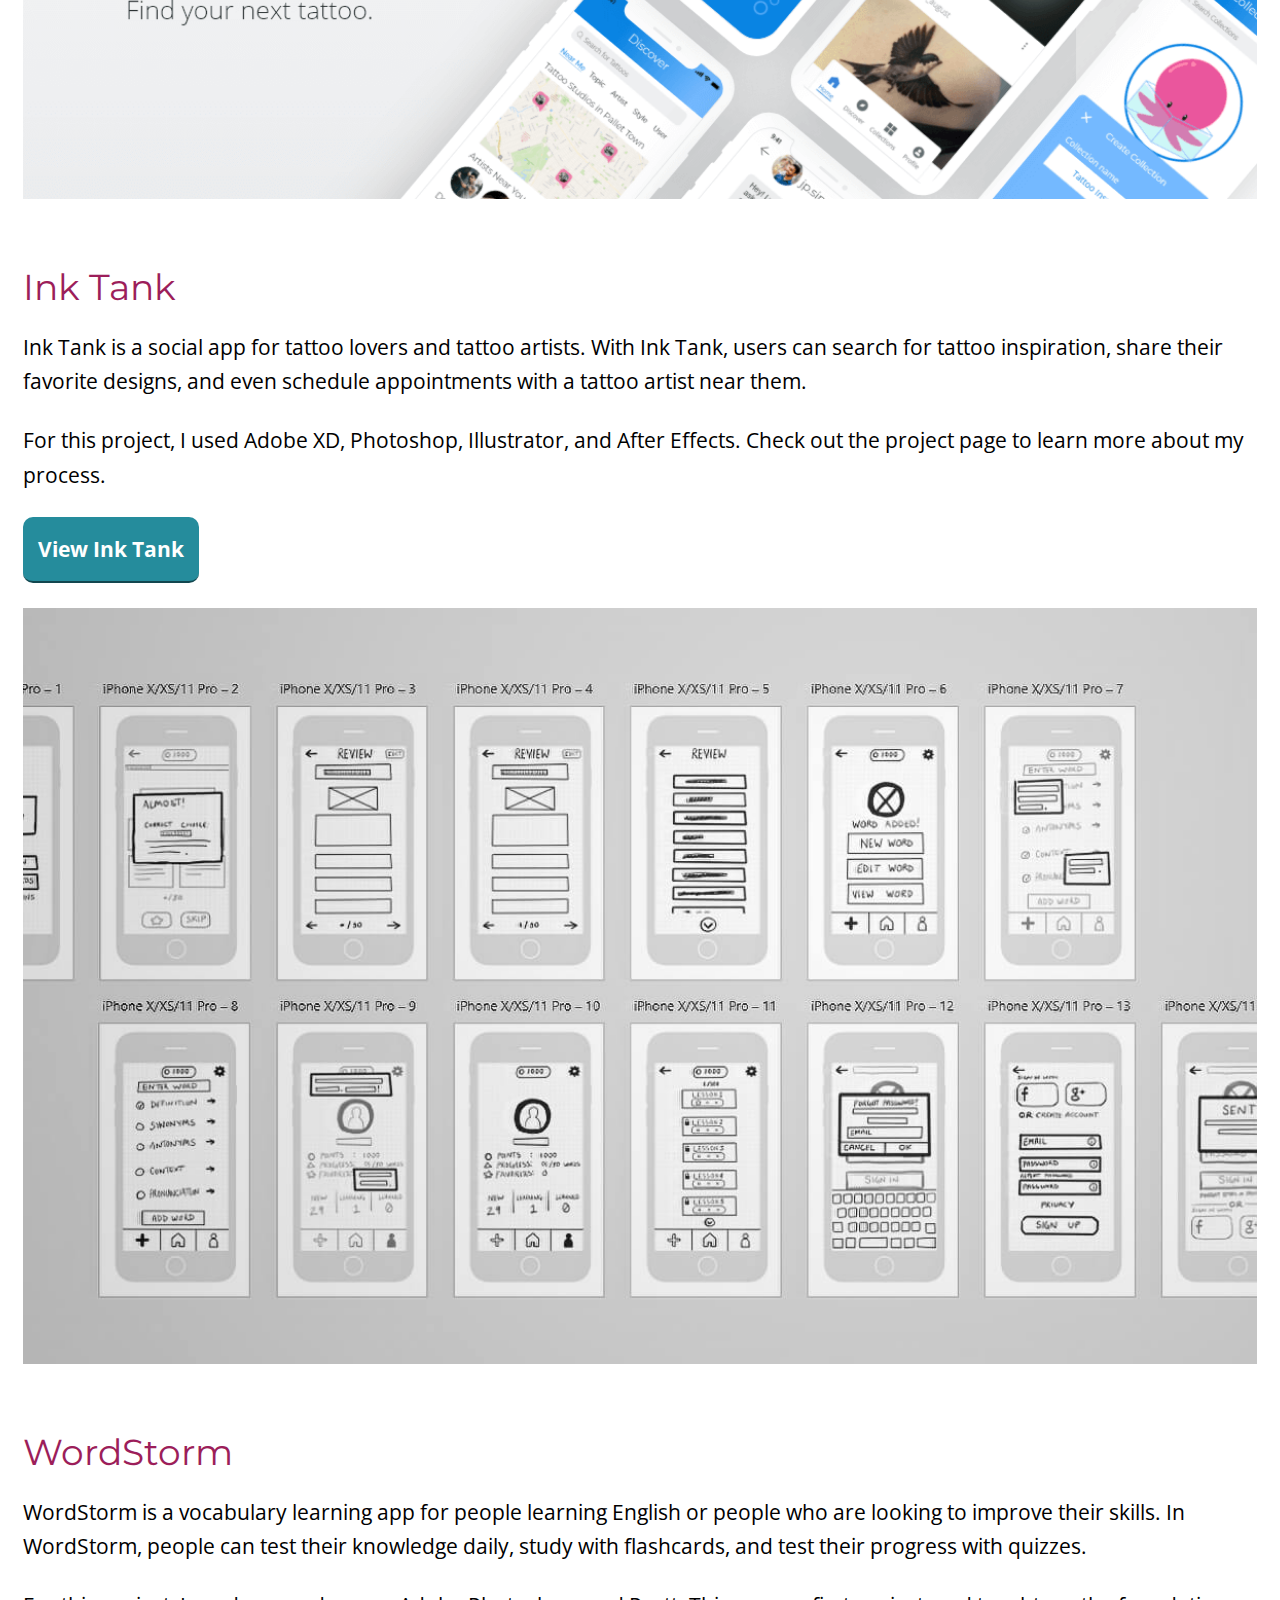
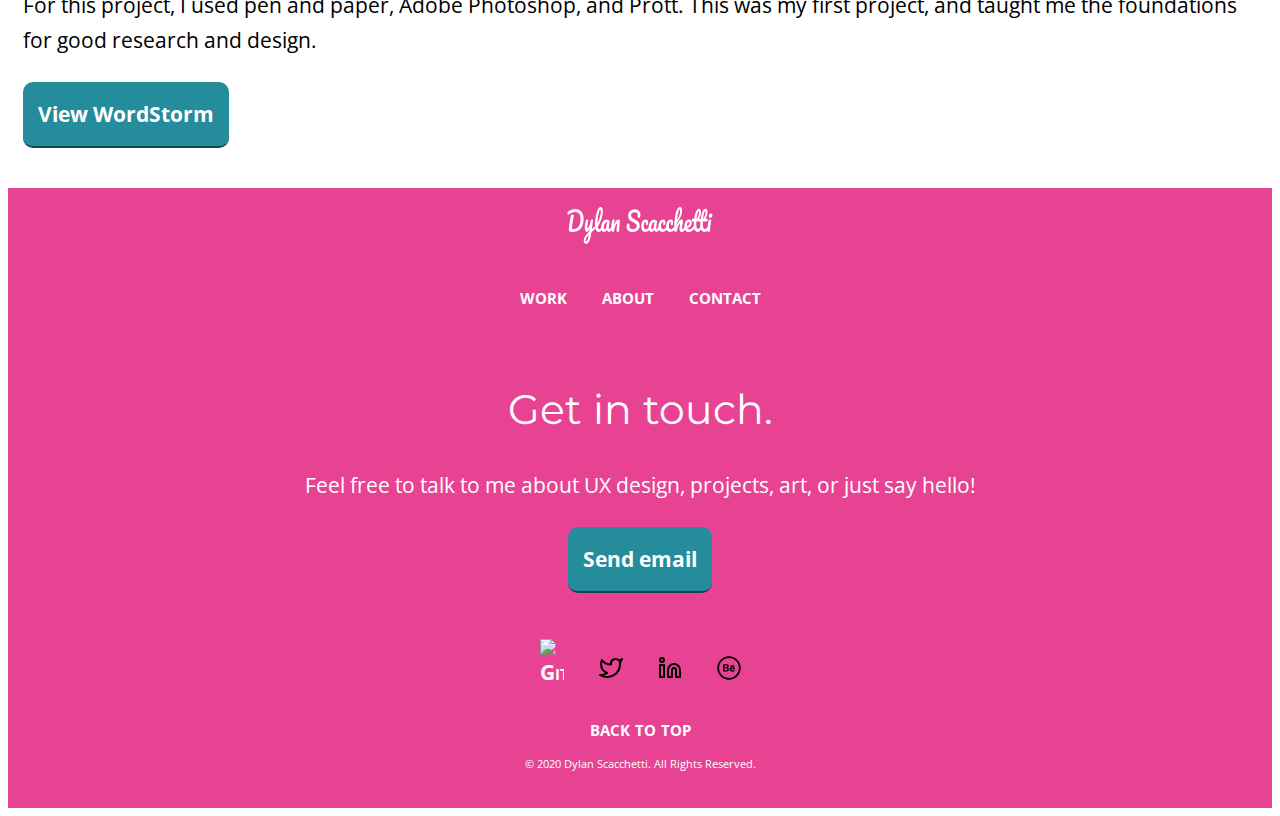
==== commit 6da345a0: "update nav" ====
--- a/index.html
+++ b/index.html
@@ -17,7 +17,7 @@
 
   <!-- HEADER -->
   <header id="top">
-    <div class="nav">
+    <div class="container nav">
       <a href="index.html" title="home">
         <img src="img\assets\dylan-scacchetti-logo-white.svg" alt="dylan scacchetti" class="logo">
       </a>
@@ -37,7 +37,7 @@
 
     <!-- HERO -->
     <div id="hero">
-      <div>
+      <div class="container row">
         <div>
           <!-- COLUMN 1 -->
           <picture>
@@ -47,8 +47,9 @@
           </picture>
         </div>
         <!-- END COLUMN 1 -->
-        <div>
+        <div class="row">
           <!-- COLUMN 2 -->
+          <!-- Will sit next to Hero image, so I don't plan to center any of the text on this page -->
           <h1>Hello! I’m Dylan.</h1>
           <p class="large">
             I'm a UX researcher, designer, & illustrator based in New York.
@@ -67,8 +68,8 @@
     <!-- END HERO -->
 
     <!-- PROJECTS -->
-    <div id="projects">
-      <h2>Featured projects</h2>
+    <div class="container" id="projects">
+      <h2 class="center rspnv">Featured projects</h2>
       <p>Check out some of my recent projects, where I do my best to flex UX and UI Design muscles to leave a real impact on clients and users.</p>
 
       <!-- INK TANK -->
@@ -84,7 +85,7 @@
         <!-- END COLUMN 1 -->
 
         <!-- COLUMN 2 -->
-        <div>
+        <div class="row">
           <h3>Ink Tank</h3>
           <p>
             Ink Tank is a social app for tattoo lovers and tattoo artists. With Ink Tank, users can search for tattoo inspiration, share their favorite designs, and even schedule appointments with a tattoo artist near them.
@@ -100,7 +101,7 @@
       <!-- END INK TANK -->
 
       <!-- WORDSTORM -->
-      <div>
+      <div class="row">
 
         <!-- COLUMN 1 -->
         <div>
@@ -135,7 +136,7 @@
 
   <!-- FOOTER -->
   <footer id="contact">
-    <div>
+    <div class="container center">
 
       <!-- ROW 1 -->
       <div>
@@ -148,19 +149,17 @@
       <!-- ROW 2 -->
       <div>
         <!-- COLUMN 1-->
-        <div class="nav">
-          <nav>
+        <div class="bttm-nav">
             <ul>
               <li><a href="index.html" title="work">work</a></li>
               <li><a href="about.html" title="about">about</a></li>
               <li><a href="mailto:ux.dscacchetti@gmail.com" title="contact">contact</a></li>
             </ul>
-          </nav>
         </div>
         <!-- END COLUMN 1 -->
 
         <!-- COLUMN 2-->
-        <div>
+        <div class="row">
           <p class="large">
             Get in touch.
           </p>
@@ -178,45 +177,43 @@
         <!-- COLUMN 3-->
         <div>
           <div>
-            <ul class="none">
-              <!-- GITHUB -->
-              <li><a href="https://github.com/dscacchetti/" target="_blank" rel="noopener noreferrer" title="GitHub">
-                  <img src="img\assets\github.svg" class="icon" alt="GitHub">
-                </a></li>
-              <!-- TWITTER -->
-              <li><a href="https://twitter.com/DylanScacchetti" target="_blank" rel="noopener noreferrer" title="Twitter">
-                  <img src="img\assets\twitter.svg" class="icon" alt="Twitter">
-                </a></li>
-              <!-- LINKEDIN -->
-              <li><a href="https://www.linkedin.com/in/dylan-scacchetti/" target="_blank" rel="noopener noreferrer" title="LinkedIn">
-                  <img src="img\assets\linkedin.svg" class="icon" alt="LinkedIn">
-                </a></li>
-              <!-- BEHANCE -->
-              <li><a href="https://www.behance.net/dylanscacchetti" target="_blank" rel="noopener noreferrer" title="Behance">
-                  <img src="img\assets\behance.svg" class="icon" alt="Behance">
-                </a></li>
-              <!-- EMAIL -->
-              <li><a href="mailto:ux.dscacchetti@gmail.com" target="_blank" rel="noopener noreferrer" title="Email">
-                  <img src="img\assets\mail.svg" class="icon" alt="Email">
-                </a></li>
-            </ul>
+            <div class="bttm-nav">
+              <ul>
+                <!-- GITHUB -->
+                <li><a href="https://github.com/dscacchetti/" target="_blank" rel="noopener noreferrer" title="GitHub">
+                    <img src="img\assets\github.svg" class="icon" alt="GitHub">
+                  </a></li>
+                <!-- TWITTER -->
+                <li><a href="https://twitter.com/DylanScacchetti" target="_blank" rel="noopener noreferrer" title="Twitter">
+                    <img src="img\assets\twitter.svg" class="icon" alt="Twitter">
+                  </a></li>
+                <!-- LINKEDIN -->
+                <li><a href="https://www.linkedin.com/in/dylan-scacchetti/" target="_blank" rel="noopener noreferrer" title="LinkedIn">
+                    <img src="img\assets\linkedin.svg" class="icon" alt="LinkedIn">
+                  </a></li>
+                <!-- BEHANCE -->
+                <li><a href="https://www.behance.net/dylanscacchetti" target="_blank" rel="noopener noreferrer" title="Behance">
+                    <img src="img\assets\behance.svg" class="icon" alt="Behance">
+                  </a></li>
+              </ul>
+            </div>
+            <div class="bttm-nav">
+              <a href="#top">back to top</a>
+            </div>
           </div>
-          <div class="nav">
-            <a href="#top">back to top</a>
-          </div>
-        </div>
-        <!-- END COLUMN 3 -->
-      </div>
-      <!-- END ROW 2 -->
-
-      <!-- ROW 3 -->
-      <div>
-        <p class="disclaimer">
-          &copy; 2020 Dylan Scacchetti. All Rights Reserved.
-        </p>
-      </div>
-      <!-- END ROW 3 -->
-
+          <!-- END COLUMN 3 -->
+        </div>
+        <!-- END ROW 2 -->
+
+        <!-- ROW 3 -->
+        <div>
+          <p class="disclaimer">
+            &copy; 2020 Dylan Scacchetti. All Rights Reserved.
+          </p>
+        </div>
+        <!-- END ROW 3 -->
+
+      </div>
     </div>
   </footer>
   <!-- END FOOTER -->
--- a/css/style.css
+++ b/css/style.css
@@ -11,6 +11,12 @@
 /* || Typography */
 html {
   font-size: 131.3%;
+  overflow-x: hidden;
+  overflow-y: scroll;
+}
+
+* {
+  box-sizing: border-box;
 }
 
 body {
@@ -26,6 +32,7 @@
   font-family: 'Open Sans', sans-serif;
   font-weight: 400;
   line-height: 1.65;
+  font-size: .85em;
   color: #000000
 }
 
@@ -44,20 +51,20 @@
 
 h2 {
   font-family: 'Montserrat', sans-serif;
-  font-size: 2.441em;
+  font-size: 2.4em;
   font-weight: 400;
   color: #9c1e5a;
 }
 
 h3 {
   font-family: 'Montserrat', sans-serif;
-  font-size: 1.953em;
+  font-size: 1.7em;
   font-weight: 400;
   color: #9c1e5a;
 }
 
 h4 {
-  font-size: 1.563em;
+  font-size: 1.2em;
   font-weight: 700;
   font-weight: 700;
   color: #e84393;
@@ -81,24 +88,20 @@
 /* || Image size */
 img {
   width: 100%;
-  height: auto;
 }
 
 /* || End image size */
 /* SVG sizes */
 .logo {
-  width: 150px !important;
-  height: 50px !important;
+  max-width: 150px;
 }
 
 .icon {
-  width: 24px !important;
-  height: 24px !important;
+  max-width: 24px;
 }
 
 .icon-large {
-  width: 150px !important;
-  height: 150px !important;
+  max-width: 150px;
 }
 
 /* End SVG sizes */
@@ -129,11 +132,11 @@
   padding: 15px;
   border-radius: 10px;
   border-bottom: 2px solid #12474F;
-  transition: 0.2s opacity;
-}
-
-.btn:hover,
-.btn:focus {
+  transition-duration: 0.2s;
+  transition-property: background-color;
+}
+
+.btn:hover {
   background-color: #12474F;
   color: #ffffff;
 }
@@ -144,8 +147,16 @@
 
 /* End buttons */
 /* Navigation */
+header {
+  background-color: #e84393;
+  padding: 10px 0;
+  margin-bottom: 40px;
+  text-align: center;
+}
+
 .nav {
-  background-color: #e84393;
+  display: inline-block;
+  width: 100%;
 }
 
 .nav a {
@@ -162,6 +173,39 @@
 
 .nav ul {
   list-style: none !important;
+  padding: 0;
+}
+
+.nav ul li {
+  display: inline-block;
+  padding: 0 15px;
+}
+
+.bttm-nav {
+  display: inline-block;
+  width: 100%;
+}
+
+.bttm-nav a {
+  color: #ffffff !important;
+  text-decoration: none !important;
+  font-variant: small-caps;
+  font-weight: 700;
+}
+
+.bttm-nav a:hover,
+.bttm-nav a:focus {
+  color: #e8d85a !important;
+}
+
+.bttm-nav ul {
+  list-style: none !important;
+  padding: 0;
+}
+
+.bttm-nav ul li {
+  display: inline-block;
+  padding: 0 15px;
 }
 
 #main {
@@ -206,6 +250,8 @@
 /* Contact section */
 #contact {
   background-color: #e84393;
+  padding: 10px 0;
+  margin-top: 40px;
 }
 
 #contact p {
@@ -221,3 +267,64 @@
 }
 
 /* Contact section */
+/*Layout styling */
+.container {
+  padding: 0 15px;
+}
+
+.row {
+  margin: 25px 0;
+}
+
+.center {
+  text-align: center;
+}
+
+/* End layout styling */
+@media only screen and (min-width: 640px) {
+  header {
+    text-align: unset;
+    padding: 20px 0 13px;
+  }
+
+  header img {
+    padding-top: 15px;
+  }
+
+  nav {
+    width: auto;
+    float: right;
+    padding: -20px 0;
+  }
+  p {
+    font-size: 1em;
+  }
+}
+
+@media only screen and (min-width: 1024px) {}
+
+@media only screen and (min-width: 1440px) {}
+
+@media screen and (min-width: 601px) {
+  h1.rspnv {
+    font-size: 3.052em;
+  }
+}
+
+@media screen and (max-width: 600px) {
+  h1.rspnv {
+    font-size: 2.4em;
+  }
+}
+
+@media screen and (min-width: 601px) {
+  h2.rspnv {
+    font-size: 2.4em;
+  }
+}
+
+@media screen and (max-width: 600px) {
+  h2.rspnv {
+    font-size: 2.1em;
+  }
+}
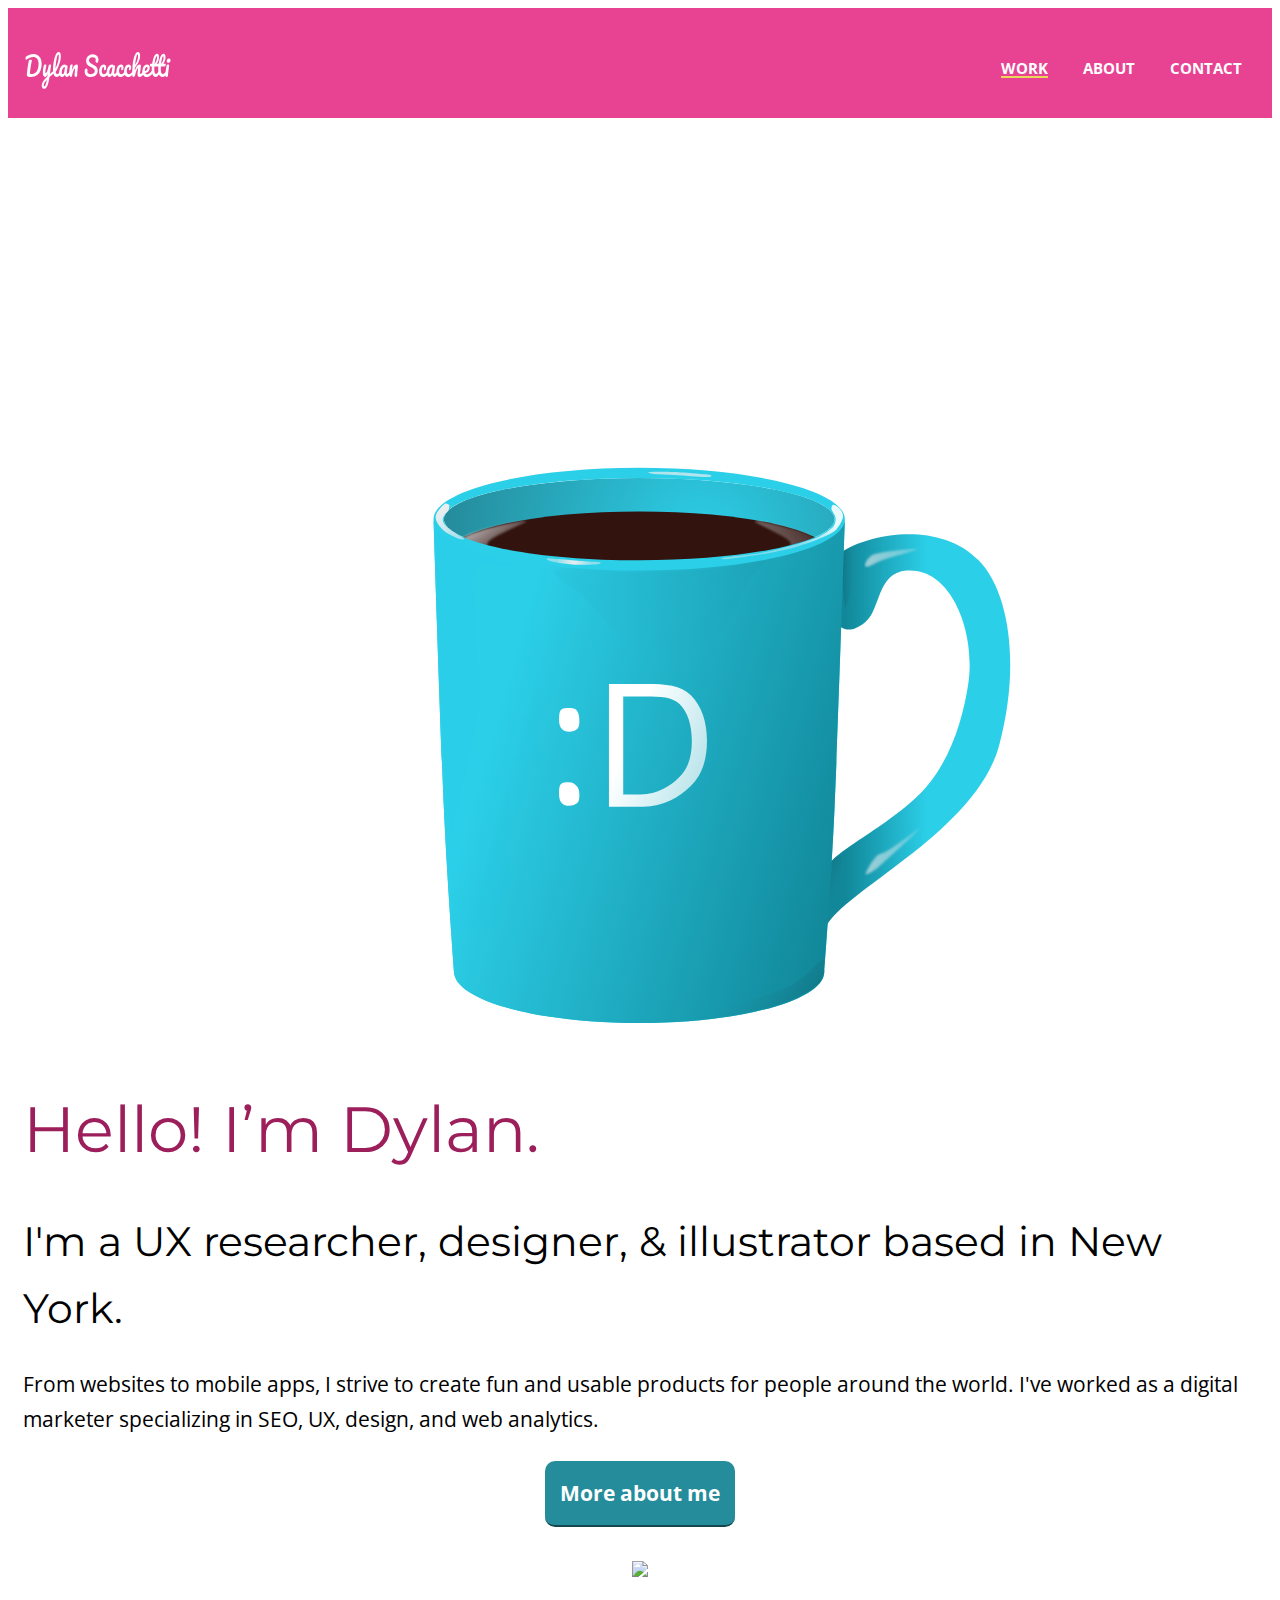
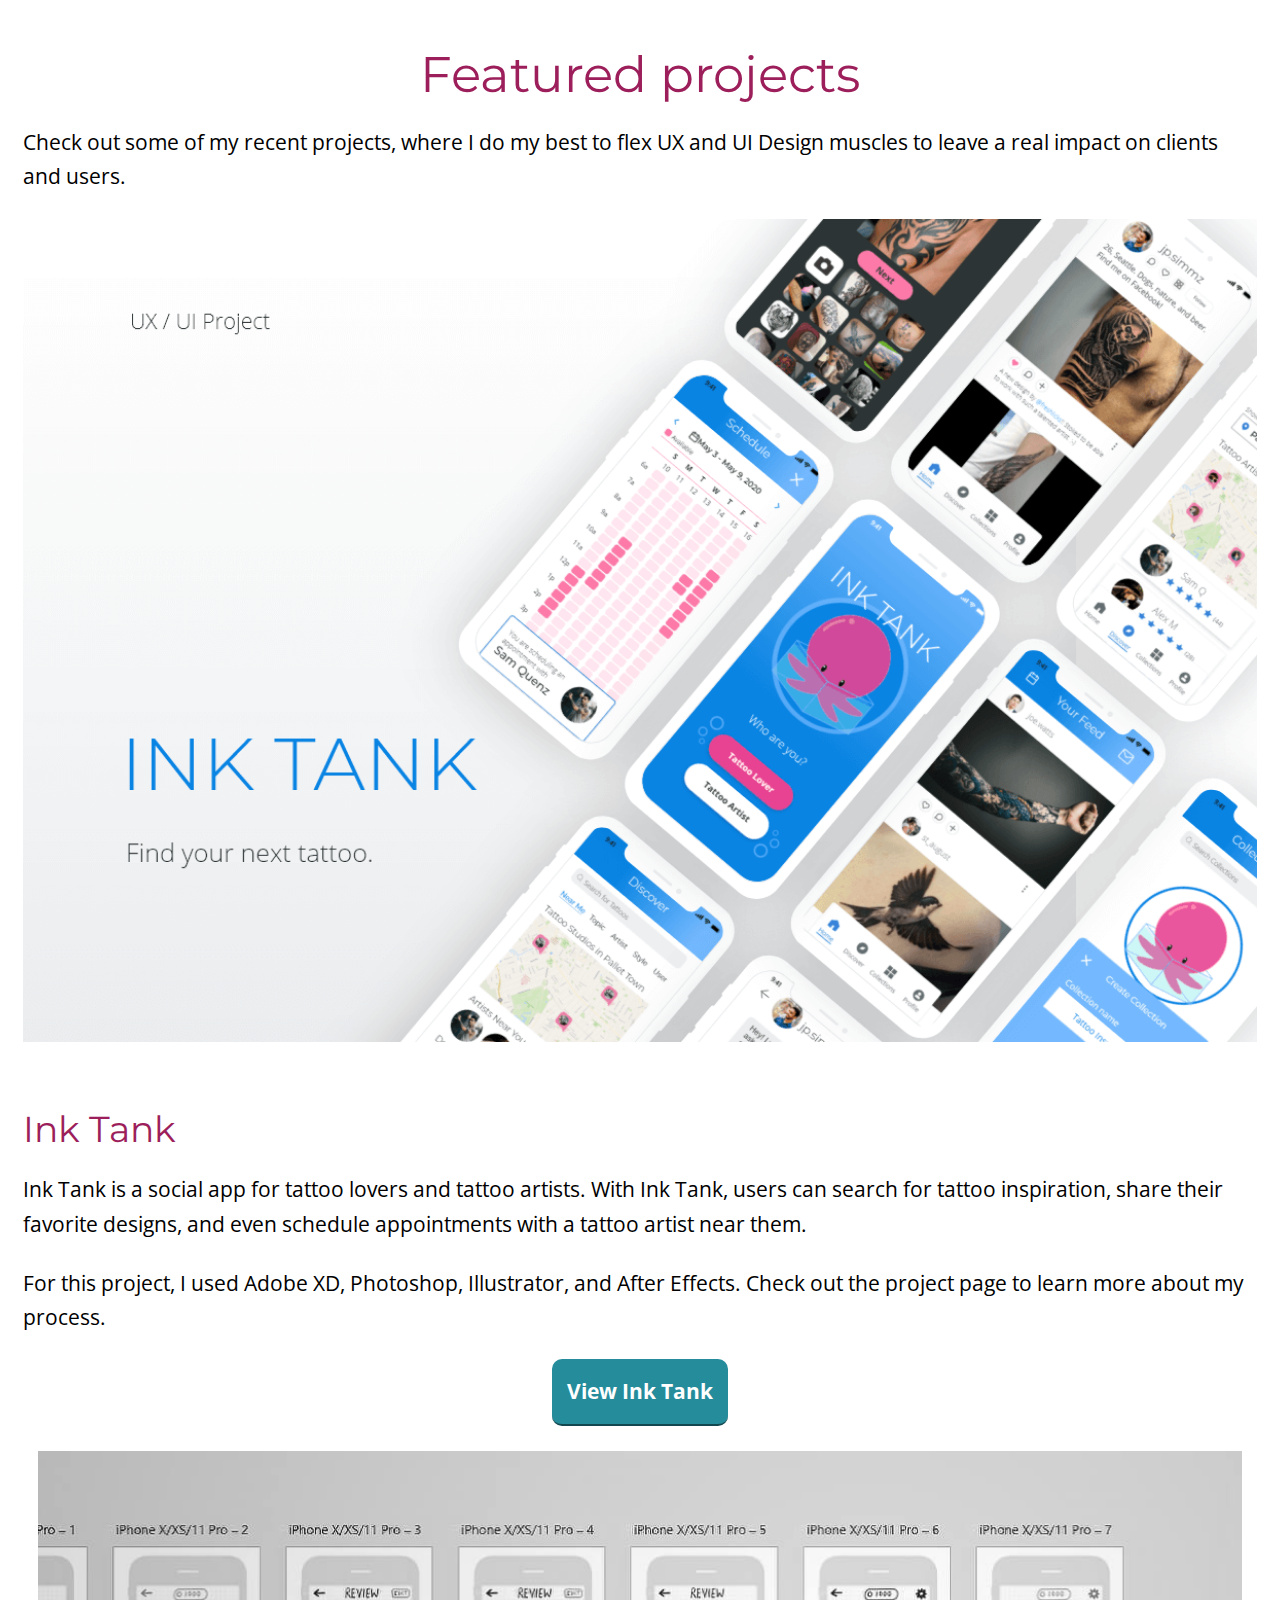
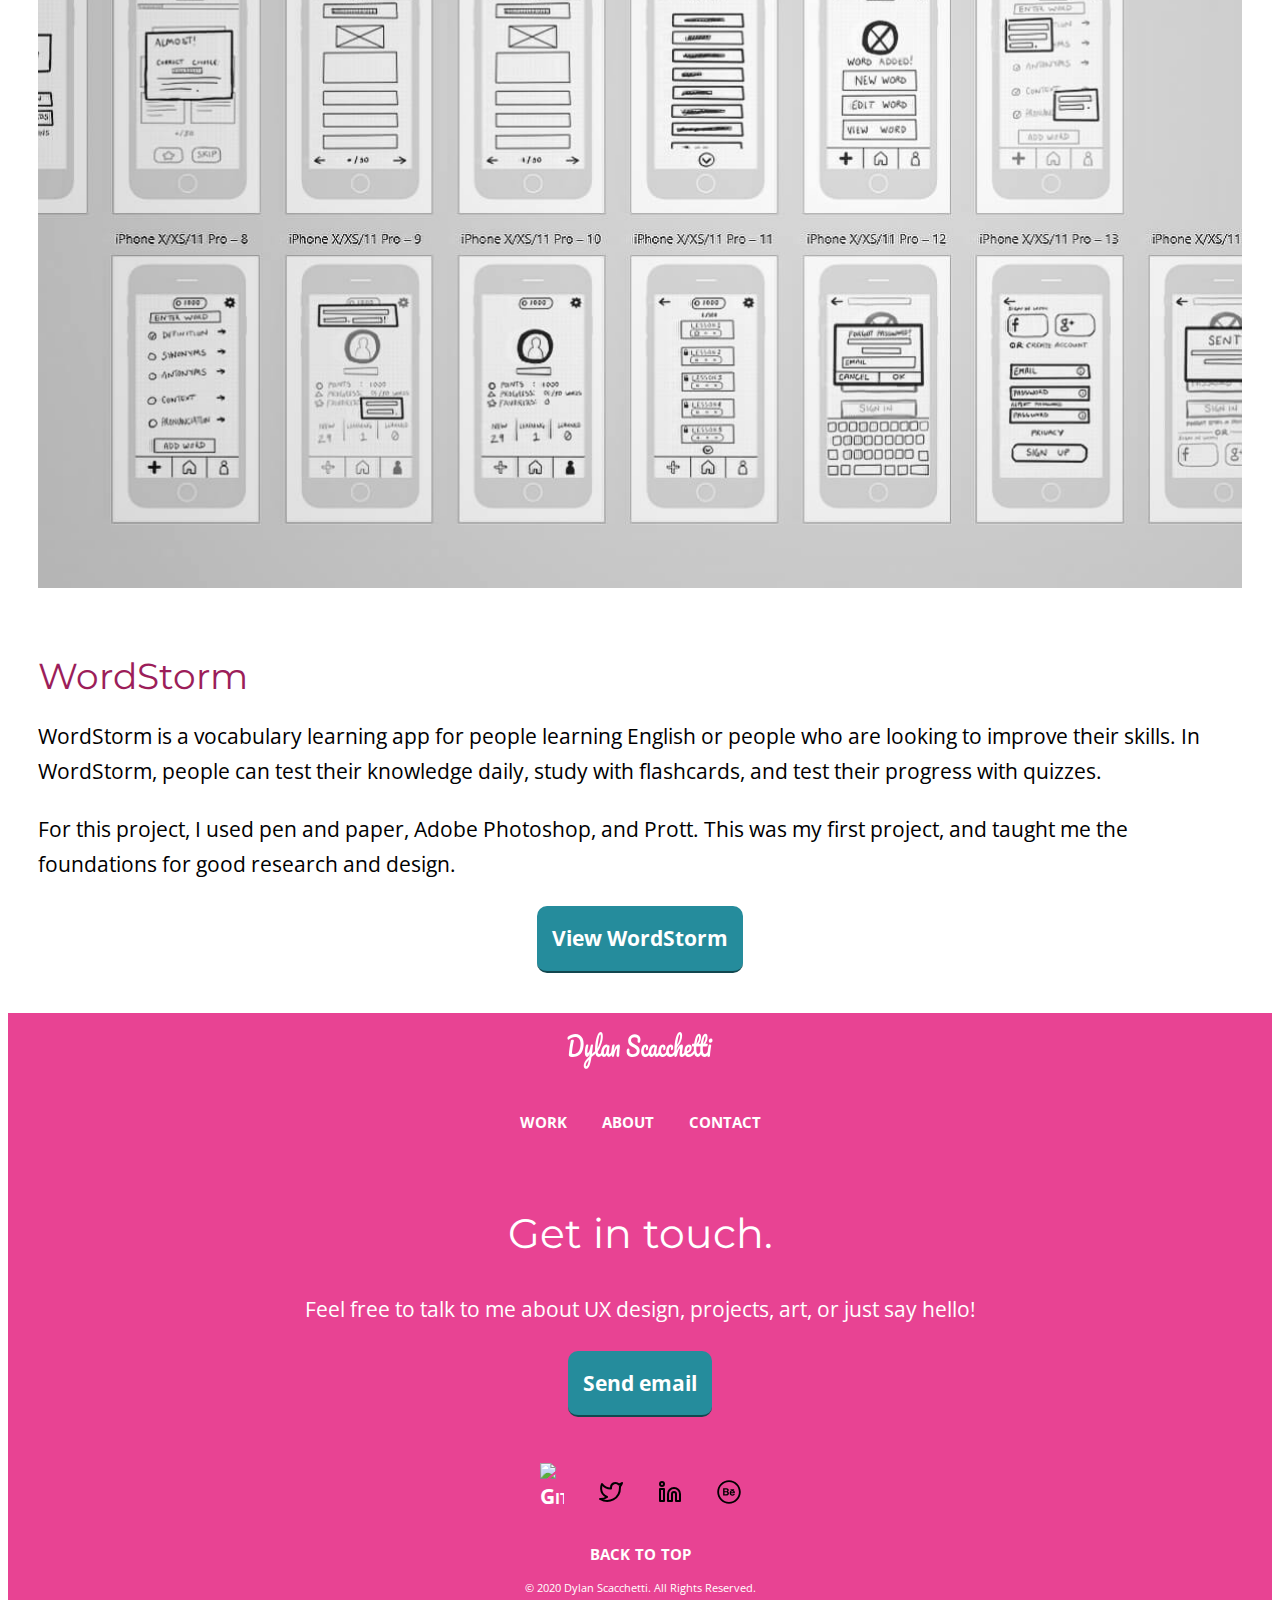
==== commit 3faa8369: "update color for steam" ====
--- a/index.html
+++ b/index.html
@@ -19,7 +19,10 @@
   <header id="top">
     <div class="container nav">
       <a href="index.html" title="home">
-        <img src="img\assets\dylan-scacchetti-logo-white.svg" alt="dylan scacchetti" class="logo">
+        <picture>
+          <source srcset="img\assets\ds-logo-white.svg" media="(max-width: 767px)">
+          <img src="img\assets\dylan-scacchetti-logo-white.svg" alt="dylan scacchetti" class="logo">
+        </picture>
       </a>
       <nav>
         <ul>
@@ -36,56 +39,159 @@
   <main>
 
     <!-- HERO -->
-    <div id="hero">
-      <div class="container row">
-        <div>
-          <!-- COLUMN 1 -->
-          <picture>
-            <source srcset="https://dummyimage.com/400x267/258c9c/fff.png&text=Hero+Image" media="(max-width: 479px)"><!-- MOBILE -->
-            <source srcset="https://dummyimage.com/600x400/258c9c/fff.png&text=Hero+Image" media="(max-width: 767px)"><!-- TABLET -->
-            <img src="https://dummyimage.com/1200x800/258c9c/fff.png&text=Hero+Image" alt="Welcome to my site"><!-- DESKTOP -->
-          </picture>
-        </div>
-        <!-- END COLUMN 1 -->
-        <div class="row">
-          <!-- COLUMN 2 -->
-          <!-- Will sit next to Hero image, so I don't plan to center any of the text on this page -->
-          <h1>Hello! I’m Dylan.</h1>
-          <p class="large">
-            I'm a UX researcher, designer, & illustrator based in New York.
-          </p>
-          <p>
-            From websites to mobile apps, I strive to create fun and usable products for people around the world. I went to university to become an animator & illustrator, and found myself picking up economics along the way.
-          </p>
-          <p>
-            Ever since entering the real world, I've worked as a digital marketer specializing in SEO, UX, design, illustartion, and web analytics.
-          </p>
-          <a href="about.html" class="btn">More about me</a><!-- BUTTON -->
-        </div>
-        <!-- END COLUMN 2 -->
-      </div>
-    </div>
+    <div class="container row mb-0" id="hero">
+      <div class="col-md-6 col-xl-7 left mt-0 mb-20">
+        <!-- COLUMN 1 -->
+        <?xml version="1.0" encoding="UTF-8" standalone="no"?>
+        <!DOCTYPE svg PUBLIC "-//W3C//DTD SVG 1.1//EN" "http://www.w3.org/Graphics/SVG/1.1/DTD/svg11.dtd">
+        <svg preserveAspectRatio="xMinYMin meet" viewBox="0 0 1200 900" version="1.1" xmlns="http://www.w3.org/2000/svg" xmlns:xlink="http://www.w3.org/1999/xlink" xml:space="preserve" xmlns:serif="http://www.serif.com/" style="fill-rule:evenodd;clip-rule:evenodd;stroke-linejoin:round;stroke-miterlimit:2;">
+            <g id="coffee-cup" transform="matrix(1,0,0,1,-2.59863,23.6842)">
+                <g id="coffee-cup-body" transform="matrix(1,0,0,1,1.82186,127.53)">
+                    <g id="mug-back">
+                        <g id="b-inner-rim" transform="matrix(0.95,0,0,0.8,30,80)">
+                            <ellipse cx="600" cy="150" rx="200" ry="50" style="fill:url(#_Radial1);"/>
+                        </g>
+                        <g id="b-inner-coffee" transform="matrix(0.92,0,0,0.8,48,112.5)">
+                            <ellipse cx="600" cy="150" rx="200" ry="50" style="fill:#32130e;"/>
+                        </g>
+                        <g id="b-inner-coffee-highlight" transform="matrix(1,-0,-0,1,0.776772,-151.215)">
+                            <use xlink:href="#_Image2" x="416.833" y="352.676" width="76.455px" height="44.894px" transform="matrix(0.992919,0,0,0.997645,0,0)"/>
+                        </g>
+                        <g id="b-inner-coffee-highlight1" serif:id="b-inner-coffee-highlight" transform="matrix(1,-0,-0,1,0.776772,-151.215)">
+                            <use xlink:href="#_Image3" x="716.713" y="355.954" width="73.385px" height="44.513px" transform="matrix(0.991688,0,0,0.98918,0,0)"/>
+                        </g>
+                        <path id="b-mug-cup" d="M400,200C400,172.404 489.617,150 600,150C710.383,150 800,172.404 800,200C800,200.279 799.991,200.557 799.973,200.832C799.498,215.336 792.92,415.76 790,480C786.875,548.75 780.82,629.219 780.076,639.009L780,640C780,667.596 699.345,690 600,690C500.655,690 420,667.596 420,640C420,640 413.333,553.333 410,480C407.08,415.76 400.502,215.336 400.027,200.832C400.009,200.557 400,200.279 400,200ZM600,160C704.864,160 790,177.923 790,200C790,222.077 704.864,240 600,240C495.136,240 410,222.077 410,200C410,177.923 495.136,160 600,160Z" style="fill:#2ccfe8;"/>
+                        <g id="b-hl-rim" transform="matrix(1,0,0,1,4.09565,-0.791846)">
+                            <path d="M605,155C608.349,154.701 621.676,154.603 630,155C640,155.477 664.143,157.432 665,157.865C672.74,161.77 644.119,158.663 630,157.865C623.01,157.47 616.486,157.283 609.904,156.792C607.074,156.58 603.266,155.155 605,155Z" style="fill:#ebedef;fill-opacity:0.7;"/>
+                        </g>
+                        <g class="steam1">
+                            <circle class="steam-1" cx="590" cy="50" r="40" style="fill:#f7f7f7; opacity:0;"/>
+                        </g>
+                        <g class="steam2">
+                            <circle class="steam-2" cx="590" cy="50" r="40" style="fill:#f7f7f7; opacity:0;"/>
+                        </g>
+                        <g class="steam3">
+                            <circle class="steam-3" cx="590" cy="50" r="40" style="fill:#f7f7f7; opacity:0;"/>
+                        </g>
+                        <g class="steam4">
+                            <circle class="steam-4" cx="590" cy="50" r="40" style="fill:#f7f7f7; opacity:0;"/>
+                        </g>
+                        <g class="steam5">
+                            <circle class="steam-5" cx="590" cy="50" r="40" style="fill:#f7f7f7; opacity:0;"/>
+                        </g>
+                    </g>
+                    <path id="handle" d="M790,300C785.404,295.608 783.092,240.227 800,230C826.051,214.242 892.074,201.432 930,240C961.25,271.779 970.214,345.452 950,420C926.53,506.556 791.821,563.862 780,600C775.453,613.902 785.367,570 780,570C774.633,570 784.547,563.902 780,550C773.184,529.162 828.478,508.999 870,470C900.486,441.366 914.294,397.537 920,360C927.676,309.5 903.116,246.293 860,250C830.868,252.504 835.1,287.518 820,300C804.77,312.59 796.976,306.667 790,300Z" style="fill:url(#_Linear4);"/>
+                    <clipPath id="_clip5">
+                        <path id="handle1" serif:id="handle" d="M790,300C785.404,295.608 783.092,240.227 800,230C826.051,214.242 892.074,201.432 930,240C961.25,271.779 970.214,345.452 950,420C926.53,506.556 791.821,563.862 780,600C775.453,613.902 785.367,570 780,570C774.633,570 784.547,563.902 780,550C773.184,529.162 828.478,508.999 870,470C900.486,441.366 914.294,397.537 920,360C927.676,309.5 903.116,246.293 860,250C830.868,252.504 835.1,287.518 820,300C804.77,312.59 796.976,306.667 790,300Z"/>
+                    </clipPath>
+                    <g clip-path="url(#_clip5)">
+                        <g id="hl-handle-btm" opacity="0.8">
+                            <g transform="matrix(1,-0,-0,1,0.776772,-151.215)">
+                                <use xlink:href="#_Image6" x="823.512" y="656.303" width="55.645px" height="47.549px" transform="matrix(0.993652,0,0,0.990599,0,0)"/>
+                            </g>
+                        </g>
+                        <g id="hl-handle-top" opacity="0.8">
+                            <g transform="matrix(1,-0,-0,1,0.776772,-151.215)">
+                                <use xlink:href="#_Image7" x="818.211" y="390.02" width="52.977px" height="19.44px" transform="matrix(0.999564,0,0,0.972025,0,0)"/>
+                            </g>
+                        </g>
+                        <g id="shdw-handle-btm" transform="matrix(1,0,0,1,0.175517,1.80302)">
+                            <path d="M787,533C788.112,535.024 786.777,541.416 786,547C784.741,556.041 783.322,565.309 784,568C786.38,577.444 789.612,554.656 793,547C795.773,540.735 797.824,528.53 796.824,526.197C795.824,523.864 785.272,529.853 787,533Z" style="fill:url(#_Linear8);"/>
+                        </g>
+                        <path id="shdw-handle-top" d="M799.973,285C801.246,290 806.052,268.573 807.615,260C809.286,250.833 809.937,234.725 810,230C810.024,228.226 807.713,228.568 799.973,230C796.056,230.725 798.699,280 799.973,285Z" style="fill:url(#_Linear9);"/>
+                    </g>
+                    <path id="mug-top" d="M400.027,200.832C401.812,228.046 490.732,250 600,250C709.268,250 798.188,228.046 799.973,200.832C799.498,215.336 792.92,415.76 790,480C786.875,548.75 780.82,629.219 780.076,639.009L780,640C780,667.596 699.345,690 600,690C500.655,690 420,667.596 420,640C420,640 413.333,553.333 410,480C407.08,415.76 400.502,215.336 400.027,200.832ZM400,200C400,200 400,200 400,200Z" style="fill:url(#_Linear10);"/>
+                    <clipPath id="_clip11">
+                        <path id="mug-top1" serif:id="mug-top" d="M400.027,200.832C401.812,228.046 490.732,250 600,250C709.268,250 798.188,228.046 799.973,200.832C799.498,215.336 792.92,415.76 790,480C786.875,548.75 780.82,629.219 780.076,639.009L780,640C780,667.596 699.345,690 600,690C500.655,690 420,667.596 420,640C420,640 413.333,553.333 410,480C407.08,415.76 400.502,215.336 400.027,200.832ZM400,200C400,200 400,200 400,200Z"/>
+                    </clipPath>
+                    <g clip-path="url(#_clip11)">
+                        <path id="tp-shdw-btm" d="M774,652.448C781.298,645.515 781.896,626 778.359,628C774.846,629.987 760.658,646.214 749.781,652.448C738.602,658.856 724.182,661.97 711.281,666.448C695.651,671.873 650.842,684.038 656,685C667.214,687.092 704.37,679.092 720,676C730.227,673.977 740.781,670.373 749.781,666.448C758.328,662.72 769.94,656.305 774,652.448Z" style="fill:url(#_Linear12);"/>
+                        <path id="tp-shdw-rim" d="M519.448,249.115C510.481,253.184 537.501,266.846 546.198,276.031C560.373,291.004 581.388,320.001 602.5,325.198C626.819,331.184 651.234,331.323 668.115,322.448C682.298,314.991 685.844,296.856 694.781,282.448C698.808,275.956 703.541,261.648 711.725,254.073C718.408,247.887 725.062,240.558 722.115,240.448C716.394,240.235 683.854,248.004 664.448,249.115C643.757,250.299 621.171,250.958 600,251.615C575.845,252.363 528.415,245.045 519.448,249.115Z" style="fill:url(#_Linear13);"/>
+                        <g id="tp-shdw-left" opacity="0.05">
+                            <g transform="matrix(1,-0,-0,1,0.776772,-151.215)">
+                                <use xlink:href="#_Image14" x="402.705" y="356.695" width="103.152px" height="393.982px" transform="matrix(0.991845,0,0,0.999953,0,0)"/>
+                            </g>
+                        </g>
+                    </g>
+                    <g id="rim-highlights">
+                        <path id="tp-hl-rim-left" d="M415,190C415,188.985 416.016,186.851 415,186C413.679,184.894 412.143,184.265 411,185C408.667,186.5 402,193.5 402,198C402,202.5 406.562,208.671 411,212C415.667,215.5 428.947,222.066 430,219C430.201,218.415 407.853,208.241 409,200C409.724,194.799 415,192.333 415,190Z" style="fill:url(#_Linear15);"/>
+                        <path id="tp-hl-rim-front" d="M511,238C511.384,237.849 517.439,238.336 524,239C528.052,239.41 531.957,239.627 535,240C543.167,241 561.442,241.636 562,242C566.379,244.855 544.492,244.63 535,244C524.759,243.32 505.426,240.187 511,238Z" style="fill:url(#_Radial16);"/>
+                        <path id="tp-hl-rim-right" d="M680,237.973C686.489,236.051 708.84,234.985 723,232C738,228.838 759.167,223 770,219C776.596,216.564 784.5,211.333 788,208C790.29,205.819 791.167,202 791,199C790.833,196 787.333,192.167 787,190C786.773,188.527 787.518,185.835 789,186C790.5,186.167 794.5,188.833 796,191C797.5,193.167 798.939,196.417 798,199C796.667,202.667 792.935,210.079 788,213C779.833,217.833 762.437,224.333 749,228C733.418,232.252 698.656,237.553 685,239C683.308,239.179 677.359,238.755 680,237.973Z" style="fill:url(#_Linear17);"/>
+                    </g>
+                </g>
+                <g transform="matrix(0.860066,0,0,1.11872,271.818,128.958)">
+                    <g id="typography">
+                        <g>
+                            <g>
+                                <g transform="matrix(194.43,0,0,149.476,278.698,424.515)">
+                                    <path d="M0.074,-0.052C0.074,-0.074 0.074,-0.1 0.084,-0.111C0.094,-0.123 0.113,-0.123 0.132,-0.123C0.151,-0.123 0.165,-0.113 0.176,-0.101C0.187,-0.09 0.192,-0.074 0.192,-0.052C0.192,-0.031 0.192,-0.014 0.181,-0.003C0.17,0.008 0.15,0.014 0.132,0.014C0.115,0.014 0.101,0.009 0.091,-0.001C0.08,-0.011 0.074,-0.028 0.074,-0.052ZM0.074,-0.483C0.074,-0.506 0.075,-0.534 0.086,-0.544C0.095,-0.554 0.114,-0.554 0.132,-0.554C0.151,-0.554 0.166,-0.552 0.176,-0.541C0.187,-0.529 0.192,-0.505 0.192,-0.483C0.192,-0.462 0.192,-0.445 0.181,-0.434C0.17,-0.423 0.15,-0.417 0.132,-0.417C0.115,-0.417 0.101,-0.422 0.091,-0.432C0.08,-0.443 0.074,-0.459 0.074,-0.483Z" style="fill:url(#_Linear18);fill-rule:nonzero;"/>
+                                </g>
+                                <g transform="matrix(194.43,0,0,149.476,330.439,424.515)">
+                                    <path d="M0.668,-0.364C0.668,-0.246 0.636,-0.161 0.572,-0.099C0.508,-0.036 0.416,0.02 0.296,0.02L0.098,0.02L0.098,-0.694L0.317,-0.694C0.428,-0.694 0.514,-0.688 0.576,-0.627C0.637,-0.565 0.668,-0.474 0.668,-0.364ZM0.58,-0.361C0.58,-0.454 0.557,-0.529 0.51,-0.576C0.463,-0.623 0.394,-0.622 0.302,-0.622L0.181,-0.622L0.181,-0.052L0.282,-0.052C0.381,-0.052 0.456,-0.101 0.505,-0.15C0.555,-0.198 0.58,-0.265 0.58,-0.361Z" style="fill:url(#_Linear19);fill-rule:nonzero;"/>
+                                </g>
+                            </g>
+                        </g>
+                    </g>
+                </g>
+            </g>
+            <defs>
+                <radialGradient id="_Radial1" cx="0" cy="0" r="1" gradientUnits="userSpaceOnUse" gradientTransform="matrix(-63.1579,-300,252.632,-75,663.158,175)"><stop offset="0" style="stop-color:#2ccfe8;stop-opacity:1"/><stop offset="1" style="stop-color:#258c9c;stop-opacity:1"/></radialGradient>
+                <image id="_Image2" width="77px" height="45px" xlink:href="[data-uri]"/>
+                <image id="_Image3" width="74px" height="45px" xlink:href="[data-uri]"/>
+                <linearGradient id="_Linear4" x1="0" y1="0" x2="1" y2="0" gradientUnits="userSpaceOnUse" gradientTransform="matrix(-80,9.79717e-15,-9.79717e-15,-80,880,360)"><stop offset="0" style="stop-color:#2ccfe8;stop-opacity:1"/><stop offset="1" style="stop-color:#118799;stop-opacity:1"/></linearGradient>
+                <image id="_Image6" width="56px" height="48px" xlink:href="[data-uri]"/>
+                <image id="_Image7" width="53px" height="20px" xlink:href="[data-uri]"/>
+                <linearGradient id="_Linear8" x1="0" y1="0" x2="1" y2="0" gradientUnits="userSpaceOnUse" gradientTransform="matrix(16.7979,7.33333,-7.33333,16.7979,780.284,540.629)"><stop offset="0" style="stop-color:#000;stop-opacity:0.1"/><stop offset="1" style="stop-color:#4d4d4d;stop-opacity:0"/></linearGradient>
+                <linearGradient id="_Linear9" x1="0" y1="0" x2="1" y2="0" gradientUnits="userSpaceOnUse" gradientTransform="matrix(12.0874,0,0,12.0874,797.913,257.271)"><stop offset="0" style="stop-color:#000;stop-opacity:0.1"/><stop offset="1" style="stop-color:#4d4d4d;stop-opacity:0"/></linearGradient>
+                <linearGradient id="_Linear10" x1="0" y1="0" x2="1" y2="0" gradientUnits="userSpaceOnUse" gradientTransform="matrix(360,100,-100,360,470,360)"><stop offset="0" style="stop-color:#2ccfe8;stop-opacity:1"/><stop offset="1" style="stop-color:#118799;stop-opacity:1"/></linearGradient>
+                <linearGradient id="_Linear12" x1="0" y1="0" x2="1" y2="0" gradientUnits="userSpaceOnUse" gradientTransform="matrix(-44.2934,-40.7437,40.7437,-44.2934,767.126,668.601)"><stop offset="0" style="stop-color:#000;stop-opacity:0.1"/><stop offset="1" style="stop-color:#4d4d4d;stop-opacity:0"/></linearGradient>
+                <linearGradient id="_Linear13" x1="0" y1="0" x2="1" y2="0" gradientUnits="userSpaceOnUse" gradientTransform="matrix(12.374,85.3333,-85.3333,12.374,620.241,257.365)"><stop offset="0" style="stop-color:#000;stop-opacity:0.02"/><stop offset="1" style="stop-color:#4d4d4d;stop-opacity:0"/></linearGradient>
+                <image id="_Image14" width="104px" height="394px" xlink:href="[data-uri]"/>
+                <linearGradient id="_Linear15" x1="0" y1="0" x2="1" y2="0" gradientUnits="userSpaceOnUse" gradientTransform="matrix(30,30,-30,30,410,190)"><stop offset="0" style="stop-color:#ebedef;stop-opacity:1"/><stop offset="1" style="stop-color:#ebedef;stop-opacity:0.5"/></linearGradient>
+                <radialGradient id="_Radial16" cx="0" cy="0" r="1" gradientUnits="userSpaceOnUse" gradientTransform="matrix(-16.2912,-5.35742,5.35742,-16.2912,536.291,242.428)"><stop offset="0" style="stop-color:#ebedef;stop-opacity:1"/><stop offset="1" style="stop-color:#ebedef;stop-opacity:0.5"/></radialGradient>
+                <linearGradient id="_Linear17" x1="0" y1="0" x2="1" y2="0" gradientUnits="userSpaceOnUse" gradientTransform="matrix(-32.5344,25.2668,-11.2667,-14.5074,787.334,200)"><stop offset="0" style="stop-color:#fff;stop-opacity:0.9"/><stop offset="1" style="stop-color:#ebedef;stop-opacity:0.45"/></linearGradient>
+                <linearGradient id="_Linear18" x1="0" y1="0" x2="1" y2="0" gradientUnits="userSpaceOnUse" gradientTransform="matrix(0.724863,0.31,-0.257365,0.601789,0.469219,-0.361934)"><stop offset="0" style="stop-color:#fff;stop-opacity:1"/><stop offset="1" style="stop-color:#fff;stop-opacity:0.5"/></linearGradient>
+                <linearGradient id="_Linear19" x1="0" y1="0" x2="1" y2="0" gradientUnits="userSpaceOnUse" gradientTransform="matrix(0.724863,0.31,-0.257365,0.601789,0.203105,-0.361934)"><stop offset="0" style="stop-color:#fff;stop-opacity:1"/><stop offset="1" style="stop-color:#fff;stop-opacity:0.5"/></linearGradient>
+            </defs>
+        </svg>
+
+      </div>
+      <!-- END COLUMN 1 -->
+      <!-- COLUMN 2 -->
+      <div class="col-md-6 col-xl-5 right">
+        <h1 class="rspnv">Hello! I’m Dylan.</h1>
+        <p class="large">
+          I'm a UX researcher, designer, & illustrator based in New York.
+        </p>
+        <p>
+          From websites to mobile apps, I strive to create fun and usable products for people around the world. I've worked as a digital marketer specializing in SEO, UX, design, and web analytics.
+        </p>
+        <div class="center">
+          <a href="about.html" class="center btn">More about me</a><!-- BUTTON -->
+        </div>
+      </div>
+    </div>
+    <div class="center mt-0 smth-scroll">
+      <a href="#projects"><img src="img\assets\arrow-down-circle.svg" class="icon-down"></a>
+    </div>
+    <!-- END COLUMN 2 -->
     <!-- END HERO -->
 
     <!-- PROJECTS -->
     <div class="container" id="projects">
-      <h2 class="center rspnv">Featured projects</h2>
-      <p>Check out some of my recent projects, where I do my best to flex UX and UI Design muscles to leave a real impact on clients and users.</p>
-
+      <div class="row offset">
+        <h2 class="center rspnv">Featured projects</h2>
+        <p>Check out some of my recent projects, where I do my best to flex UX and UI Design muscles to leave a real impact on clients and users.</p>
+      </div>
       <!-- INK TANK -->
-      <div id="ink-tank">
-
-        <!-- COLUMN 1 -->
-        <div>
+      <div class="containter row mt-20" id="ink-tank">
+        <div class="col-md-6 col-lg-7 left mt-10 mb-20">
           <picture>
             <source srcset="img\ink-tank\ink-tank-ux-project-2.png" media="(max-width: 767px)">
             <img src="img\ink-tank\ink-tank-ux-project.png" alt="Ink Tank ux project">
           </picture>
         </div>
-        <!-- END COLUMN 1 -->
-
-        <!-- COLUMN 2 -->
-        <div class="row">
+        <div class="col-md-6 col-lg-5 right">
           <h3>Ink Tank</h3>
           <p>
             Ink Tank is a social app for tattoo lovers and tattoo artists. With Ink Tank, users can search for tattoo inspiration, share their favorite designs, and even schedule appointments with a tattoo artist near them.
@@ -93,27 +199,22 @@
           <p>
             For this project, I used Adobe XD, Photoshop, Illustrator, and After Effects. Check out the project page to learn more about my process.
           </p>
-          <a href="ink-tank.html" class="btn">View Ink Tank</a><!-- BUTTON -->
-        </div>
-        <!-- END COLUMN 2 -->
-
+          <div class="center">
+            <a href="ink-tank.html" class="btn">View Ink Tank</a>
+          </div>
+        </div>
       </div>
       <!-- END INK TANK -->
 
       <!-- WORDSTORM -->
-      <div class="row">
-
-        <!-- COLUMN 1 -->
-        <div>
+      <div class="container row mt-20" id="wordstorm">
+        <div class="col-md-6 col-lg-7 left mt-10 mb-20">
           <picture>
             <source srcset="img\wordstorm\wordstorm-project-2.jpg" media="(max-width: 767px)"><!-- TABLET -->
             <img src="img\wordstorm\wordstorm-project-1.jpg" alt="WordStorm ux project"><!-- DESKTOP -->
           </picture>
         </div>
-        <!-- END COLUMN 1 -->
-
-        <!-- COLUMN 2 -->
-        <div id="wordstorm">
+        <div class="col-md-6 col-lg-5 right">
           <h3>WordStorm</h3>
           <p>
             WordStorm is a vocabulary learning app for people learning English or people who are looking to improve their skills. In WordStorm, people can test their knowledge daily, study with flashcards, and test their progress with quizzes.
@@ -121,10 +222,10 @@
           <p>
             For this project, I used pen and paper, Adobe Photoshop, and Prott. This was my first project, and taught me the foundations for good research and design.
           </p>
-          <a href="#" class="btn">View WordStorm</a><!-- BUTTON -->
-        </div>
-        <!-- END COLUMN 2 -->
-
+          <div class="center">
+            <a href="#" class="btn">View WordStorm</a>
+          </div>
+        </div>
       </div>
       <!-- END WORDSTORM -->
 
@@ -141,7 +242,10 @@
       <!-- ROW 1 -->
       <div>
         <a href="index.html" title="home">
-          <img src="img\assets\dylan-scacchetti-logo-white.svg" alt="dylan scacchetti" class="logo">
+          <picture>
+            <source srcset="img\assets\ds-logo-white.svg" media="(max-width: 767px)">
+            <img src="img\assets\dylan-scacchetti-logo-white.svg" alt="dylan scacchetti" class="logo">
+          </picture>
         </a>
       </div>
       <!-- END ROW 1-->
@@ -150,11 +254,11 @@
       <div>
         <!-- COLUMN 1-->
         <div class="bttm-nav">
-            <ul>
-              <li><a href="index.html" title="work">work</a></li>
-              <li><a href="about.html" title="about">about</a></li>
-              <li><a href="mailto:ux.dscacchetti@gmail.com" title="contact">contact</a></li>
-            </ul>
+          <ul>
+            <li><a href="index.html" title="work">work</a></li>
+            <li><a href="about.html" title="about">about</a></li>
+            <li><a href="mailto:ux.dscacchetti@gmail.com" title="contact">contact</a></li>
+          </ul>
         </div>
         <!-- END COLUMN 1 -->
 
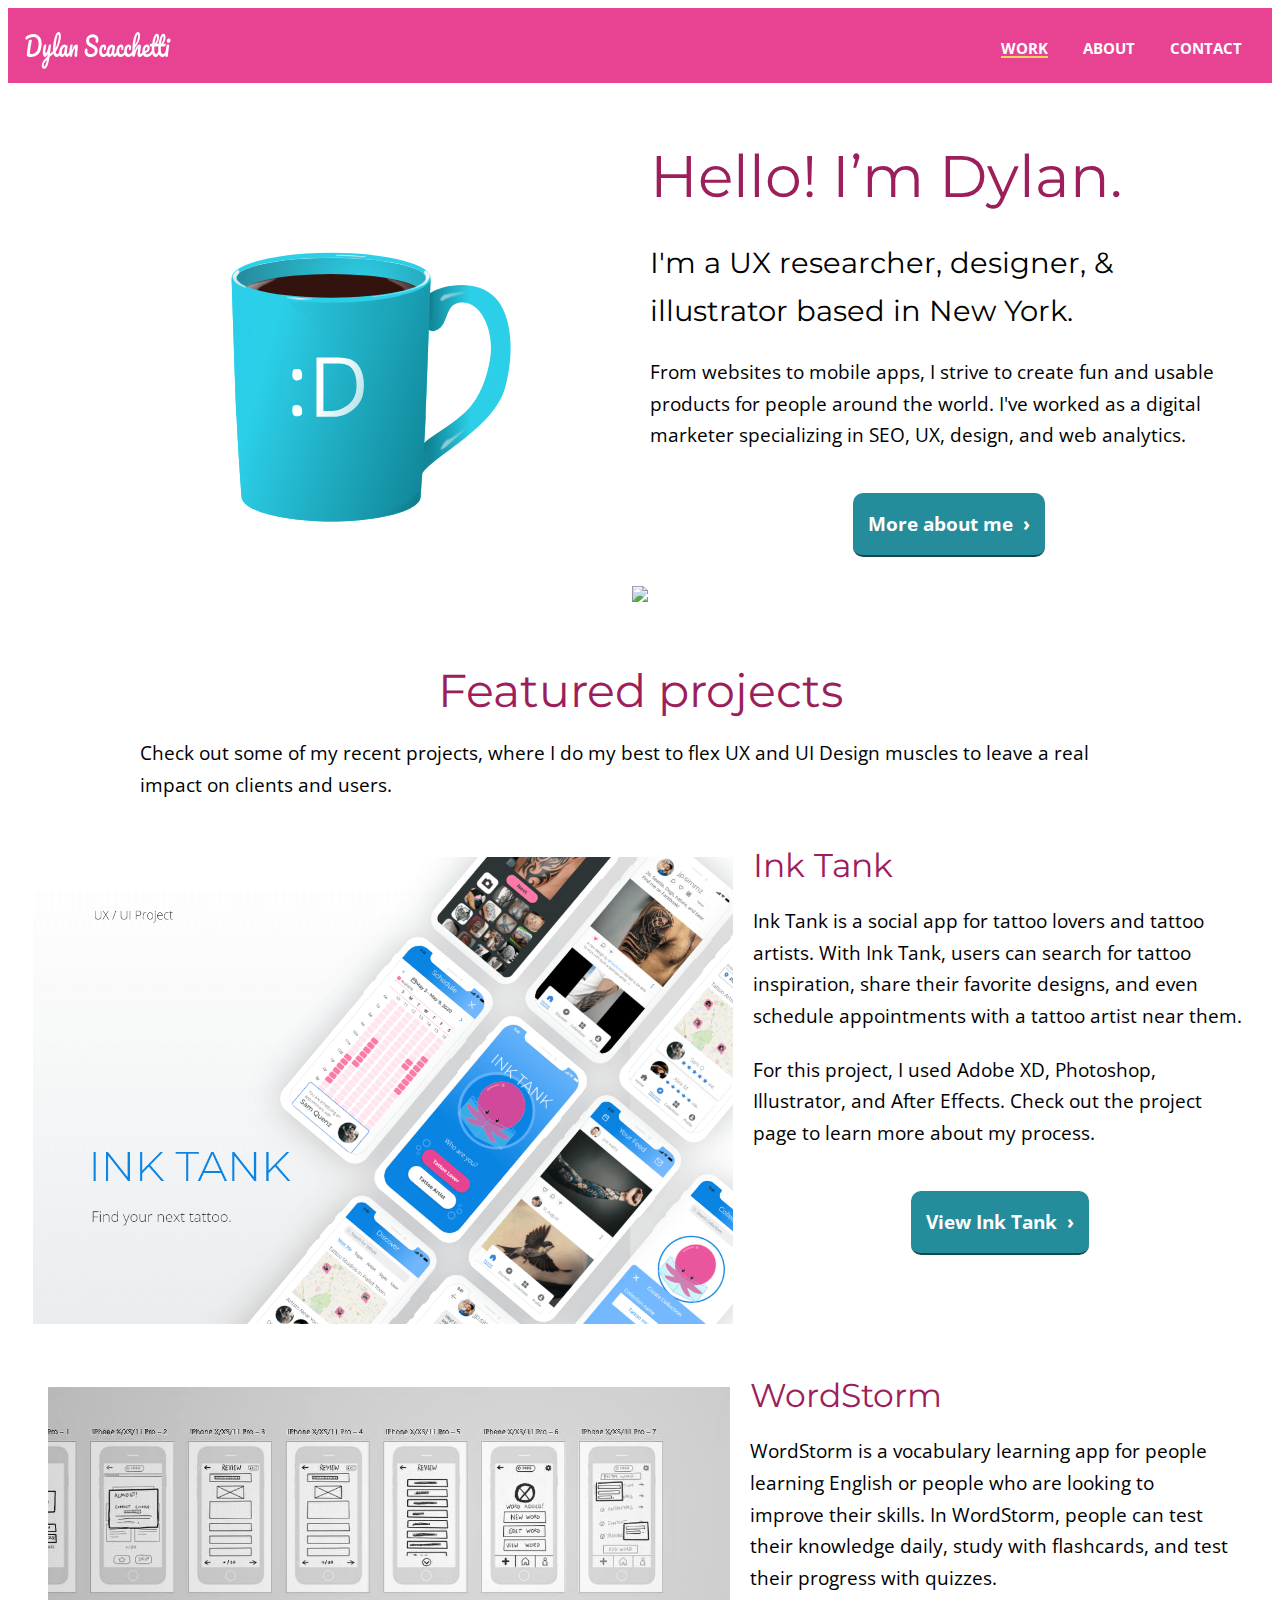
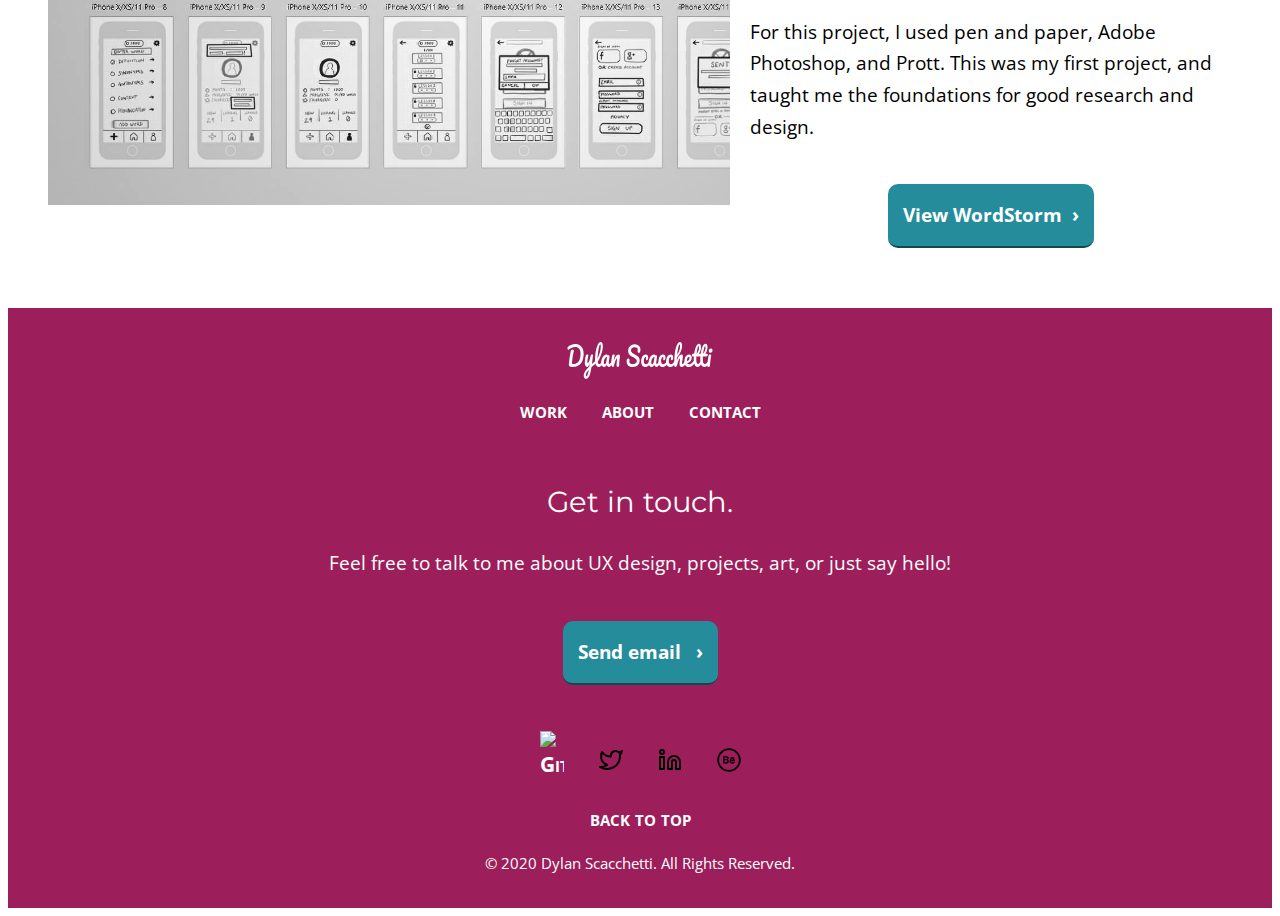
==== commit 380a24d2: "add hamburger icon javascript" ====
--- a/index.html
+++ b/index.html
@@ -18,19 +18,22 @@
   <!-- HEADER -->
   <header id="top">
     <div class="container nav">
-      <a href="index.html" title="home">
-        <picture>
-          <source srcset="img\assets\ds-logo-white.svg" media="(max-width: 767px)">
-          <img src="img\assets\dylan-scacchetti-logo-white.svg" alt="dylan scacchetti" class="logo">
-        </picture>
-      </a>
-      <nav>
-        <ul>
-          <li><a href="index.html" title="work" id="main">work</a></li>
-          <li><a href="about.html" title="about">about</a></li>
-          <li><a href="#contact" title="contact">contact</a></li>
-        </ul>
-      </nav>
+      <div class="navtoggle" id="myNavtoggle">
+        <a href="index.html" title="home">
+          <picture>
+            <source srcset="img\assets\ds-logo-white.svg" media="(max-width: 767px)">
+            <img src="img\assets\dylan-scacchetti-logo-white.svg" alt="dylan scacchetti" class="logo">
+          </picture>
+        </a>
+        <nav>
+          <ul>
+            <li><a href="index.html" title="work" id="main">work</a></li>
+            <li><a href="about.html" title="about">about</a></li>
+            <li><a href="#contact" title="contact">contact</a></li>
+            <li><a href="javascript:void(0);" class="menu" onclick="menuToggle()"><img src="img\assets\menu-white.svg" class="icon" alt=""></a></li>
+          </ul>
+        </nav>
+      </div>
     </div>
   </header>
   <!-- END HEADER -->
@@ -44,115 +47,181 @@
         <!-- COLUMN 1 -->
         <?xml version="1.0" encoding="UTF-8" standalone="no"?>
         <!DOCTYPE svg PUBLIC "-//W3C//DTD SVG 1.1//EN" "http://www.w3.org/Graphics/SVG/1.1/DTD/svg11.dtd">
-        <svg preserveAspectRatio="xMinYMin meet" viewBox="0 0 1200 900" version="1.1" xmlns="http://www.w3.org/2000/svg" xmlns:xlink="http://www.w3.org/1999/xlink" xml:space="preserve" xmlns:serif="http://www.serif.com/" style="fill-rule:evenodd;clip-rule:evenodd;stroke-linejoin:round;stroke-miterlimit:2;">
-            <g id="coffee-cup" transform="matrix(1,0,0,1,-2.59863,23.6842)">
-                <g id="coffee-cup-body" transform="matrix(1,0,0,1,1.82186,127.53)">
-                    <g id="mug-back">
-                        <g id="b-inner-rim" transform="matrix(0.95,0,0,0.8,30,80)">
-                            <ellipse cx="600" cy="150" rx="200" ry="50" style="fill:url(#_Radial1);"/>
-                        </g>
-                        <g id="b-inner-coffee" transform="matrix(0.92,0,0,0.8,48,112.5)">
-                            <ellipse cx="600" cy="150" rx="200" ry="50" style="fill:#32130e;"/>
-                        </g>
-                        <g id="b-inner-coffee-highlight" transform="matrix(1,-0,-0,1,0.776772,-151.215)">
-                            <use xlink:href="#_Image2" x="416.833" y="352.676" width="76.455px" height="44.894px" transform="matrix(0.992919,0,0,0.997645,0,0)"/>
-                        </g>
-                        <g id="b-inner-coffee-highlight1" serif:id="b-inner-coffee-highlight" transform="matrix(1,-0,-0,1,0.776772,-151.215)">
-                            <use xlink:href="#_Image3" x="716.713" y="355.954" width="73.385px" height="44.513px" transform="matrix(0.991688,0,0,0.98918,0,0)"/>
-                        </g>
-                        <path id="b-mug-cup" d="M400,200C400,172.404 489.617,150 600,150C710.383,150 800,172.404 800,200C800,200.279 799.991,200.557 799.973,200.832C799.498,215.336 792.92,415.76 790,480C786.875,548.75 780.82,629.219 780.076,639.009L780,640C780,667.596 699.345,690 600,690C500.655,690 420,667.596 420,640C420,640 413.333,553.333 410,480C407.08,415.76 400.502,215.336 400.027,200.832C400.009,200.557 400,200.279 400,200ZM600,160C704.864,160 790,177.923 790,200C790,222.077 704.864,240 600,240C495.136,240 410,222.077 410,200C410,177.923 495.136,160 600,160Z" style="fill:#2ccfe8;"/>
-                        <g id="b-hl-rim" transform="matrix(1,0,0,1,4.09565,-0.791846)">
-                            <path d="M605,155C608.349,154.701 621.676,154.603 630,155C640,155.477 664.143,157.432 665,157.865C672.74,161.77 644.119,158.663 630,157.865C623.01,157.47 616.486,157.283 609.904,156.792C607.074,156.58 603.266,155.155 605,155Z" style="fill:#ebedef;fill-opacity:0.7;"/>
-                        </g>
-                        <g class="steam1">
-                            <circle class="steam-1" cx="590" cy="50" r="40" style="fill:#f7f7f7; opacity:0;"/>
-                        </g>
-                        <g class="steam2">
-                            <circle class="steam-2" cx="590" cy="50" r="40" style="fill:#f7f7f7; opacity:0;"/>
-                        </g>
-                        <g class="steam3">
-                            <circle class="steam-3" cx="590" cy="50" r="40" style="fill:#f7f7f7; opacity:0;"/>
-                        </g>
-                        <g class="steam4">
-                            <circle class="steam-4" cx="590" cy="50" r="40" style="fill:#f7f7f7; opacity:0;"/>
-                        </g>
-                        <g class="steam5">
-                            <circle class="steam-5" cx="590" cy="50" r="40" style="fill:#f7f7f7; opacity:0;"/>
-                        </g>
+        <svg preserveAspectRatio="xMinYMin meet" viewBox="0 0 1200 900" version="1.1" xmlns="http://www.w3.org/2000/svg" xmlns:xlink="http://www.w3.org/1999/xlink" xml:space="preserve" xmlns:serif="http://www.serif.com/"
+          style="fill-rule:evenodd;clip-rule:evenodd;stroke-linejoin:round;stroke-miterlimit:2;">
+          <g id="coffee-cup" transform="matrix(1,0,0,1,-2.59863,23.6842)">
+            <g id="coffee-cup-body" transform="matrix(1,0,0,1,1.82186,127.53)">
+              <g id="mug-back">
+                <g id="b-inner-rim" transform="matrix(0.95,0,0,0.8,30,80)">
+                  <ellipse cx="600" cy="150" rx="200" ry="50" style="fill:url(#_Radial1);" />
+                </g>
+                <g id="b-inner-coffee" transform="matrix(0.92,0,0,0.8,48,112.5)">
+                  <ellipse cx="600" cy="150" rx="200" ry="50" style="fill:#32130e;" />
+                </g>
+                <g id="b-inner-coffee-highlight" transform="matrix(1,-0,-0,1,0.776772,-151.215)">
+                  <use xlink:href="#_Image2" x="416.833" y="352.676" width="76.455px" height="44.894px" transform="matrix(0.992919,0,0,0.997645,0,0)" />
+                </g>
+                <g id="b-inner-coffee-highlight1" serif:id="b-inner-coffee-highlight" transform="matrix(1,-0,-0,1,0.776772,-151.215)">
+                  <use xlink:href="#_Image3" x="716.713" y="355.954" width="73.385px" height="44.513px" transform="matrix(0.991688,0,0,0.98918,0,0)" />
+                </g>
+                <path id="b-mug-cup"
+                  d="M400,200C400,172.404 489.617,150 600,150C710.383,150 800,172.404 800,200C800,200.279 799.991,200.557 799.973,200.832C799.498,215.336 792.92,415.76 790,480C786.875,548.75 780.82,629.219 780.076,639.009L780,640C780,667.596 699.345,690 600,690C500.655,690 420,667.596 420,640C420,640 413.333,553.333 410,480C407.08,415.76 400.502,215.336 400.027,200.832C400.009,200.557 400,200.279 400,200ZM600,160C704.864,160 790,177.923 790,200C790,222.077 704.864,240 600,240C495.136,240 410,222.077 410,200C410,177.923 495.136,160 600,160Z"
+                  style="fill:#2ccfe8;" />
+                <g id="b-hl-rim" transform="matrix(1,0,0,1,4.09565,-0.791846)">
+                  <path d="M605,155C608.349,154.701 621.676,154.603 630,155C640,155.477 664.143,157.432 665,157.865C672.74,161.77 644.119,158.663 630,157.865C623.01,157.47 616.486,157.283 609.904,156.792C607.074,156.58 603.266,155.155 605,155Z"
+                    style="fill:#ebedef;fill-opacity:0.7;" />
+                </g>
+                <g class="steam1">
+                  <circle class="steam-1" cx="590" cy="50" r="40" style="fill:#f7f7f7; opacity:0;" />
+                </g>
+                <g class="steam2">
+                  <circle class="steam-2" cx="590" cy="50" r="40" style="fill:#f7f7f7; opacity:0;" />
+                </g>
+                <g class="steam3">
+                  <circle class="steam-3" cx="590" cy="50" r="40" style="fill:#f7f7f7; opacity:0;" />
+                </g>
+                <g class="steam4">
+                  <circle class="steam-4" cx="590" cy="50" r="40" style="fill:#f7f7f7; opacity:0;" />
+                </g>
+                <g class="steam5">
+                  <circle class="steam-5" cx="590" cy="50" r="40" style="fill:#f7f7f7; opacity:0;" />
+                </g>
+              </g>
+              <path id="handle"
+                d="M790,300C785.404,295.608 783.092,240.227 800,230C826.051,214.242 892.074,201.432 930,240C961.25,271.779 970.214,345.452 950,420C926.53,506.556 791.821,563.862 780,600C775.453,613.902 785.367,570 780,570C774.633,570 784.547,563.902 780,550C773.184,529.162 828.478,508.999 870,470C900.486,441.366 914.294,397.537 920,360C927.676,309.5 903.116,246.293 860,250C830.868,252.504 835.1,287.518 820,300C804.77,312.59 796.976,306.667 790,300Z"
+                style="fill:url(#_Linear4);" />
+              <clipPath id="_clip5">
+                <path id="handle1" serif:id="handle"
+                  d="M790,300C785.404,295.608 783.092,240.227 800,230C826.051,214.242 892.074,201.432 930,240C961.25,271.779 970.214,345.452 950,420C926.53,506.556 791.821,563.862 780,600C775.453,613.902 785.367,570 780,570C774.633,570 784.547,563.902 780,550C773.184,529.162 828.478,508.999 870,470C900.486,441.366 914.294,397.537 920,360C927.676,309.5 903.116,246.293 860,250C830.868,252.504 835.1,287.518 820,300C804.77,312.59 796.976,306.667 790,300Z" />
+              </clipPath>
+              <g clip-path="url(#_clip5)">
+                <g id="hl-handle-btm" opacity="0.8">
+                  <g transform="matrix(1,-0,-0,1,0.776772,-151.215)">
+                    <use xlink:href="#_Image6" x="823.512" y="656.303" width="55.645px" height="47.549px" transform="matrix(0.993652,0,0,0.990599,0,0)" />
+                  </g>
+                </g>
+                <g id="hl-handle-top" opacity="0.8">
+                  <g transform="matrix(1,-0,-0,1,0.776772,-151.215)">
+                    <use xlink:href="#_Image7" x="818.211" y="390.02" width="52.977px" height="19.44px" transform="matrix(0.999564,0,0,0.972025,0,0)" />
+                  </g>
+                </g>
+                <g id="shdw-handle-btm" transform="matrix(1,0,0,1,0.175517,1.80302)">
+                  <path d="M787,533C788.112,535.024 786.777,541.416 786,547C784.741,556.041 783.322,565.309 784,568C786.38,577.444 789.612,554.656 793,547C795.773,540.735 797.824,528.53 796.824,526.197C795.824,523.864 785.272,529.853 787,533Z"
+                    style="fill:url(#_Linear8);" />
+                </g>
+                <path id="shdw-handle-top" d="M799.973,285C801.246,290 806.052,268.573 807.615,260C809.286,250.833 809.937,234.725 810,230C810.024,228.226 807.713,228.568 799.973,230C796.056,230.725 798.699,280 799.973,285Z"
+                  style="fill:url(#_Linear9);" />
+              </g>
+              <path id="mug-top"
+                d="M400.027,200.832C401.812,228.046 490.732,250 600,250C709.268,250 798.188,228.046 799.973,200.832C799.498,215.336 792.92,415.76 790,480C786.875,548.75 780.82,629.219 780.076,639.009L780,640C780,667.596 699.345,690 600,690C500.655,690 420,667.596 420,640C420,640 413.333,553.333 410,480C407.08,415.76 400.502,215.336 400.027,200.832ZM400,200C400,200 400,200 400,200Z"
+                style="fill:url(#_Linear10);" />
+              <clipPath id="_clip11">
+                <path id="mug-top1" serif:id="mug-top"
+                  d="M400.027,200.832C401.812,228.046 490.732,250 600,250C709.268,250 798.188,228.046 799.973,200.832C799.498,215.336 792.92,415.76 790,480C786.875,548.75 780.82,629.219 780.076,639.009L780,640C780,667.596 699.345,690 600,690C500.655,690 420,667.596 420,640C420,640 413.333,553.333 410,480C407.08,415.76 400.502,215.336 400.027,200.832ZM400,200C400,200 400,200 400,200Z" />
+              </clipPath>
+              <g clip-path="url(#_clip11)">
+                <path id="tp-shdw-btm"
+                  d="M774,652.448C781.298,645.515 781.896,626 778.359,628C774.846,629.987 760.658,646.214 749.781,652.448C738.602,658.856 724.182,661.97 711.281,666.448C695.651,671.873 650.842,684.038 656,685C667.214,687.092 704.37,679.092 720,676C730.227,673.977 740.781,670.373 749.781,666.448C758.328,662.72 769.94,656.305 774,652.448Z"
+                  style="fill:url(#_Linear12);" />
+                <path id="tp-shdw-rim"
+                  d="M519.448,249.115C510.481,253.184 537.501,266.846 546.198,276.031C560.373,291.004 581.388,320.001 602.5,325.198C626.819,331.184 651.234,331.323 668.115,322.448C682.298,314.991 685.844,296.856 694.781,282.448C698.808,275.956 703.541,261.648 711.725,254.073C718.408,247.887 725.062,240.558 722.115,240.448C716.394,240.235 683.854,248.004 664.448,249.115C643.757,250.299 621.171,250.958 600,251.615C575.845,252.363 528.415,245.045 519.448,249.115Z"
+                  style="fill:url(#_Linear13);" />
+                <g id="tp-shdw-left" opacity="0.05">
+                  <g transform="matrix(1,-0,-0,1,0.776772,-151.215)">
+                    <use xlink:href="#_Image14" x="402.705" y="356.695" width="103.152px" height="393.982px" transform="matrix(0.991845,0,0,0.999953,0,0)" />
+                  </g>
+                </g>
+              </g>
+              <g id="rim-highlights">
+                <path id="tp-hl-rim-left"
+                  d="M415,190C415,188.985 416.016,186.851 415,186C413.679,184.894 412.143,184.265 411,185C408.667,186.5 402,193.5 402,198C402,202.5 406.562,208.671 411,212C415.667,215.5 428.947,222.066 430,219C430.201,218.415 407.853,208.241 409,200C409.724,194.799 415,192.333 415,190Z"
+                  style="fill:url(#_Linear15);" />
+                <path id="tp-hl-rim-front" d="M511,238C511.384,237.849 517.439,238.336 524,239C528.052,239.41 531.957,239.627 535,240C543.167,241 561.442,241.636 562,242C566.379,244.855 544.492,244.63 535,244C524.759,243.32 505.426,240.187 511,238Z"
+                  style="fill:url(#_Radial16);" />
+                <path id="tp-hl-rim-right"
+                  d="M680,237.973C686.489,236.051 708.84,234.985 723,232C738,228.838 759.167,223 770,219C776.596,216.564 784.5,211.333 788,208C790.29,205.819 791.167,202 791,199C790.833,196 787.333,192.167 787,190C786.773,188.527 787.518,185.835 789,186C790.5,186.167 794.5,188.833 796,191C797.5,193.167 798.939,196.417 798,199C796.667,202.667 792.935,210.079 788,213C779.833,217.833 762.437,224.333 749,228C733.418,232.252 698.656,237.553 685,239C683.308,239.179 677.359,238.755 680,237.973Z"
+                  style="fill:url(#_Linear17);" />
+              </g>
+            </g>
+            <g transform="matrix(0.860066,0,0,1.11872,271.818,128.958)">
+              <g id="typography">
+                <g>
+                  <g>
+                    <g transform="matrix(194.43,0,0,149.476,278.698,424.515)">
+                      <path
+                        d="M0.074,-0.052C0.074,-0.074 0.074,-0.1 0.084,-0.111C0.094,-0.123 0.113,-0.123 0.132,-0.123C0.151,-0.123 0.165,-0.113 0.176,-0.101C0.187,-0.09 0.192,-0.074 0.192,-0.052C0.192,-0.031 0.192,-0.014 0.181,-0.003C0.17,0.008 0.15,0.014 0.132,0.014C0.115,0.014 0.101,0.009 0.091,-0.001C0.08,-0.011 0.074,-0.028 0.074,-0.052ZM0.074,-0.483C0.074,-0.506 0.075,-0.534 0.086,-0.544C0.095,-0.554 0.114,-0.554 0.132,-0.554C0.151,-0.554 0.166,-0.552 0.176,-0.541C0.187,-0.529 0.192,-0.505 0.192,-0.483C0.192,-0.462 0.192,-0.445 0.181,-0.434C0.17,-0.423 0.15,-0.417 0.132,-0.417C0.115,-0.417 0.101,-0.422 0.091,-0.432C0.08,-0.443 0.074,-0.459 0.074,-0.483Z"
+                        style="fill:url(#_Linear18);fill-rule:nonzero;" />
                     </g>
-                    <path id="handle" d="M790,300C785.404,295.608 783.092,240.227 800,230C826.051,214.242 892.074,201.432 930,240C961.25,271.779 970.214,345.452 950,420C926.53,506.556 791.821,563.862 780,600C775.453,613.902 785.367,570 780,570C774.633,570 784.547,563.902 780,550C773.184,529.162 828.478,508.999 870,470C900.486,441.366 914.294,397.537 920,360C927.676,309.5 903.116,246.293 860,250C830.868,252.504 835.1,287.518 820,300C804.77,312.59 796.976,306.667 790,300Z" style="fill:url(#_Linear4);"/>
-                    <clipPath id="_clip5">
-                        <path id="handle1" serif:id="handle" d="M790,300C785.404,295.608 783.092,240.227 800,230C826.051,214.242 892.074,201.432 930,240C961.25,271.779 970.214,345.452 950,420C926.53,506.556 791.821,563.862 780,600C775.453,613.902 785.367,570 780,570C774.633,570 784.547,563.902 780,550C773.184,529.162 828.478,508.999 870,470C900.486,441.366 914.294,397.537 920,360C927.676,309.5 903.116,246.293 860,250C830.868,252.504 835.1,287.518 820,300C804.77,312.59 796.976,306.667 790,300Z"/>
-                    </clipPath>
-                    <g clip-path="url(#_clip5)">
-                        <g id="hl-handle-btm" opacity="0.8">
-                            <g transform="matrix(1,-0,-0,1,0.776772,-151.215)">
-                                <use xlink:href="#_Image6" x="823.512" y="656.303" width="55.645px" height="47.549px" transform="matrix(0.993652,0,0,0.990599,0,0)"/>
-                            </g>
-                        </g>
-                        <g id="hl-handle-top" opacity="0.8">
-                            <g transform="matrix(1,-0,-0,1,0.776772,-151.215)">
-                                <use xlink:href="#_Image7" x="818.211" y="390.02" width="52.977px" height="19.44px" transform="matrix(0.999564,0,0,0.972025,0,0)"/>
-                            </g>
-                        </g>
-                        <g id="shdw-handle-btm" transform="matrix(1,0,0,1,0.175517,1.80302)">
-                            <path d="M787,533C788.112,535.024 786.777,541.416 786,547C784.741,556.041 783.322,565.309 784,568C786.38,577.444 789.612,554.656 793,547C795.773,540.735 797.824,528.53 796.824,526.197C795.824,523.864 785.272,529.853 787,533Z" style="fill:url(#_Linear8);"/>
-                        </g>
-                        <path id="shdw-handle-top" d="M799.973,285C801.246,290 806.052,268.573 807.615,260C809.286,250.833 809.937,234.725 810,230C810.024,228.226 807.713,228.568 799.973,230C796.056,230.725 798.699,280 799.973,285Z" style="fill:url(#_Linear9);"/>
+                    <g transform="matrix(194.43,0,0,149.476,330.439,424.515)">
+                      <path
+                        d="M0.668,-0.364C0.668,-0.246 0.636,-0.161 0.572,-0.099C0.508,-0.036 0.416,0.02 0.296,0.02L0.098,0.02L0.098,-0.694L0.317,-0.694C0.428,-0.694 0.514,-0.688 0.576,-0.627C0.637,-0.565 0.668,-0.474 0.668,-0.364ZM0.58,-0.361C0.58,-0.454 0.557,-0.529 0.51,-0.576C0.463,-0.623 0.394,-0.622 0.302,-0.622L0.181,-0.622L0.181,-0.052L0.282,-0.052C0.381,-0.052 0.456,-0.101 0.505,-0.15C0.555,-0.198 0.58,-0.265 0.58,-0.361Z"
+                        style="fill:url(#_Linear19);fill-rule:nonzero;" />
                     </g>
-                    <path id="mug-top" d="M400.027,200.832C401.812,228.046 490.732,250 600,250C709.268,250 798.188,228.046 799.973,200.832C799.498,215.336 792.92,415.76 790,480C786.875,548.75 780.82,629.219 780.076,639.009L780,640C780,667.596 699.345,690 600,690C500.655,690 420,667.596 420,640C420,640 413.333,553.333 410,480C407.08,415.76 400.502,215.336 400.027,200.832ZM400,200C400,200 400,200 400,200Z" style="fill:url(#_Linear10);"/>
-                    <clipPath id="_clip11">
-                        <path id="mug-top1" serif:id="mug-top" d="M400.027,200.832C401.812,228.046 490.732,250 600,250C709.268,250 798.188,228.046 799.973,200.832C799.498,215.336 792.92,415.76 790,480C786.875,548.75 780.82,629.219 780.076,639.009L780,640C780,667.596 699.345,690 600,690C500.655,690 420,667.596 420,640C420,640 413.333,553.333 410,480C407.08,415.76 400.502,215.336 400.027,200.832ZM400,200C400,200 400,200 400,200Z"/>
-                    </clipPath>
-                    <g clip-path="url(#_clip11)">
-                        <path id="tp-shdw-btm" d="M774,652.448C781.298,645.515 781.896,626 778.359,628C774.846,629.987 760.658,646.214 749.781,652.448C738.602,658.856 724.182,661.97 711.281,666.448C695.651,671.873 650.842,684.038 656,685C667.214,687.092 704.37,679.092 720,676C730.227,673.977 740.781,670.373 749.781,666.448C758.328,662.72 769.94,656.305 774,652.448Z" style="fill:url(#_Linear12);"/>
-                        <path id="tp-shdw-rim" d="M519.448,249.115C510.481,253.184 537.501,266.846 546.198,276.031C560.373,291.004 581.388,320.001 602.5,325.198C626.819,331.184 651.234,331.323 668.115,322.448C682.298,314.991 685.844,296.856 694.781,282.448C698.808,275.956 703.541,261.648 711.725,254.073C718.408,247.887 725.062,240.558 722.115,240.448C716.394,240.235 683.854,248.004 664.448,249.115C643.757,250.299 621.171,250.958 600,251.615C575.845,252.363 528.415,245.045 519.448,249.115Z" style="fill:url(#_Linear13);"/>
-                        <g id="tp-shdw-left" opacity="0.05">
-                            <g transform="matrix(1,-0,-0,1,0.776772,-151.215)">
-                                <use xlink:href="#_Image14" x="402.705" y="356.695" width="103.152px" height="393.982px" transform="matrix(0.991845,0,0,0.999953,0,0)"/>
-                            </g>
-                        </g>
-                    </g>
-                    <g id="rim-highlights">
-                        <path id="tp-hl-rim-left" d="M415,190C415,188.985 416.016,186.851 415,186C413.679,184.894 412.143,184.265 411,185C408.667,186.5 402,193.5 402,198C402,202.5 406.562,208.671 411,212C415.667,215.5 428.947,222.066 430,219C430.201,218.415 407.853,208.241 409,200C409.724,194.799 415,192.333 415,190Z" style="fill:url(#_Linear15);"/>
-                        <path id="tp-hl-rim-front" d="M511,238C511.384,237.849 517.439,238.336 524,239C528.052,239.41 531.957,239.627 535,240C543.167,241 561.442,241.636 562,242C566.379,244.855 544.492,244.63 535,244C524.759,243.32 505.426,240.187 511,238Z" style="fill:url(#_Radial16);"/>
-                        <path id="tp-hl-rim-right" d="M680,237.973C686.489,236.051 708.84,234.985 723,232C738,228.838 759.167,223 770,219C776.596,216.564 784.5,211.333 788,208C790.29,205.819 791.167,202 791,199C790.833,196 787.333,192.167 787,190C786.773,188.527 787.518,185.835 789,186C790.5,186.167 794.5,188.833 796,191C797.5,193.167 798.939,196.417 798,199C796.667,202.667 792.935,210.079 788,213C779.833,217.833 762.437,224.333 749,228C733.418,232.252 698.656,237.553 685,239C683.308,239.179 677.359,238.755 680,237.973Z" style="fill:url(#_Linear17);"/>
-                    </g>
-                </g>
-                <g transform="matrix(0.860066,0,0,1.11872,271.818,128.958)">
-                    <g id="typography">
-                        <g>
-                            <g>
-                                <g transform="matrix(194.43,0,0,149.476,278.698,424.515)">
-                                    <path d="M0.074,-0.052C0.074,-0.074 0.074,-0.1 0.084,-0.111C0.094,-0.123 0.113,-0.123 0.132,-0.123C0.151,-0.123 0.165,-0.113 0.176,-0.101C0.187,-0.09 0.192,-0.074 0.192,-0.052C0.192,-0.031 0.192,-0.014 0.181,-0.003C0.17,0.008 0.15,0.014 0.132,0.014C0.115,0.014 0.101,0.009 0.091,-0.001C0.08,-0.011 0.074,-0.028 0.074,-0.052ZM0.074,-0.483C0.074,-0.506 0.075,-0.534 0.086,-0.544C0.095,-0.554 0.114,-0.554 0.132,-0.554C0.151,-0.554 0.166,-0.552 0.176,-0.541C0.187,-0.529 0.192,-0.505 0.192,-0.483C0.192,-0.462 0.192,-0.445 0.181,-0.434C0.17,-0.423 0.15,-0.417 0.132,-0.417C0.115,-0.417 0.101,-0.422 0.091,-0.432C0.08,-0.443 0.074,-0.459 0.074,-0.483Z" style="fill:url(#_Linear18);fill-rule:nonzero;"/>
-                                </g>
-                                <g transform="matrix(194.43,0,0,149.476,330.439,424.515)">
-                                    <path d="M0.668,-0.364C0.668,-0.246 0.636,-0.161 0.572,-0.099C0.508,-0.036 0.416,0.02 0.296,0.02L0.098,0.02L0.098,-0.694L0.317,-0.694C0.428,-0.694 0.514,-0.688 0.576,-0.627C0.637,-0.565 0.668,-0.474 0.668,-0.364ZM0.58,-0.361C0.58,-0.454 0.557,-0.529 0.51,-0.576C0.463,-0.623 0.394,-0.622 0.302,-0.622L0.181,-0.622L0.181,-0.052L0.282,-0.052C0.381,-0.052 0.456,-0.101 0.505,-0.15C0.555,-0.198 0.58,-0.265 0.58,-0.361Z" style="fill:url(#_Linear19);fill-rule:nonzero;"/>
-                                </g>
-                            </g>
-                        </g>
-                    </g>
-                </g>
+                  </g>
+                </g>
+              </g>
             </g>
-            <defs>
-                <radialGradient id="_Radial1" cx="0" cy="0" r="1" gradientUnits="userSpaceOnUse" gradientTransform="matrix(-63.1579,-300,252.632,-75,663.158,175)"><stop offset="0" style="stop-color:#2ccfe8;stop-opacity:1"/><stop offset="1" style="stop-color:#258c9c;stop-opacity:1"/></radialGradient>
-                <image id="_Image2" width="77px" height="45px" xlink:href="[data-uri]"/>
-                <image id="_Image3" width="74px" height="45px" xlink:href="[data-uri]"/>
-                <linearGradient id="_Linear4" x1="0" y1="0" x2="1" y2="0" gradientUnits="userSpaceOnUse" gradientTransform="matrix(-80,9.79717e-15,-9.79717e-15,-80,880,360)"><stop offset="0" style="stop-color:#2ccfe8;stop-opacity:1"/><stop offset="1" style="stop-color:#118799;stop-opacity:1"/></linearGradient>
-                <image id="_Image6" width="56px" height="48px" xlink:href="[data-uri]"/>
-                <image id="_Image7" width="53px" height="20px" xlink:href="[data-uri]"/>
-                <linearGradient id="_Linear8" x1="0" y1="0" x2="1" y2="0" gradientUnits="userSpaceOnUse" gradientTransform="matrix(16.7979,7.33333,-7.33333,16.7979,780.284,540.629)"><stop offset="0" style="stop-color:#000;stop-opacity:0.1"/><stop offset="1" style="stop-color:#4d4d4d;stop-opacity:0"/></linearGradient>
-                <linearGradient id="_Linear9" x1="0" y1="0" x2="1" y2="0" gradientUnits="userSpaceOnUse" gradientTransform="matrix(12.0874,0,0,12.0874,797.913,257.271)"><stop offset="0" style="stop-color:#000;stop-opacity:0.1"/><stop offset="1" style="stop-color:#4d4d4d;stop-opacity:0"/></linearGradient>
-                <linearGradient id="_Linear10" x1="0" y1="0" x2="1" y2="0" gradientUnits="userSpaceOnUse" gradientTransform="matrix(360,100,-100,360,470,360)"><stop offset="0" style="stop-color:#2ccfe8;stop-opacity:1"/><stop offset="1" style="stop-color:#118799;stop-opacity:1"/></linearGradient>
-                <linearGradient id="_Linear12" x1="0" y1="0" x2="1" y2="0" gradientUnits="userSpaceOnUse" gradientTransform="matrix(-44.2934,-40.7437,40.7437,-44.2934,767.126,668.601)"><stop offset="0" style="stop-color:#000;stop-opacity:0.1"/><stop offset="1" style="stop-color:#4d4d4d;stop-opacity:0"/></linearGradient>
-                <linearGradient id="_Linear13" x1="0" y1="0" x2="1" y2="0" gradientUnits="userSpaceOnUse" gradientTransform="matrix(12.374,85.3333,-85.3333,12.374,620.241,257.365)"><stop offset="0" style="stop-color:#000;stop-opacity:0.02"/><stop offset="1" style="stop-color:#4d4d4d;stop-opacity:0"/></linearGradient>
-                <image id="_Image14" width="104px" height="394px" xlink:href="[data-uri]"/>
-                <linearGradient id="_Linear15" x1="0" y1="0" x2="1" y2="0" gradientUnits="userSpaceOnUse" gradientTransform="matrix(30,30,-30,30,410,190)"><stop offset="0" style="stop-color:#ebedef;stop-opacity:1"/><stop offset="1" style="stop-color:#ebedef;stop-opacity:0.5"/></linearGradient>
-                <radialGradient id="_Radial16" cx="0" cy="0" r="1" gradientUnits="userSpaceOnUse" gradientTransform="matrix(-16.2912,-5.35742,5.35742,-16.2912,536.291,242.428)"><stop offset="0" style="stop-color:#ebedef;stop-opacity:1"/><stop offset="1" style="stop-color:#ebedef;stop-opacity:0.5"/></radialGradient>
-                <linearGradient id="_Linear17" x1="0" y1="0" x2="1" y2="0" gradientUnits="userSpaceOnUse" gradientTransform="matrix(-32.5344,25.2668,-11.2667,-14.5074,787.334,200)"><stop offset="0" style="stop-color:#fff;stop-opacity:0.9"/><stop offset="1" style="stop-color:#ebedef;stop-opacity:0.45"/></linearGradient>
-                <linearGradient id="_Linear18" x1="0" y1="0" x2="1" y2="0" gradientUnits="userSpaceOnUse" gradientTransform="matrix(0.724863,0.31,-0.257365,0.601789,0.469219,-0.361934)"><stop offset="0" style="stop-color:#fff;stop-opacity:1"/><stop offset="1" style="stop-color:#fff;stop-opacity:0.5"/></linearGradient>
-                <linearGradient id="_Linear19" x1="0" y1="0" x2="1" y2="0" gradientUnits="userSpaceOnUse" gradientTransform="matrix(0.724863,0.31,-0.257365,0.601789,0.203105,-0.361934)"><stop offset="0" style="stop-color:#fff;stop-opacity:1"/><stop offset="1" style="stop-color:#fff;stop-opacity:0.5"/></linearGradient>
-            </defs>
+          </g>
+          <defs>
+            <radialGradient id="_Radial1" cx="0" cy="0" r="1" gradientUnits="userSpaceOnUse" gradientTransform="matrix(-63.1579,-300,252.632,-75,663.158,175)">
+              <stop offset="0" style="stop-color:#2ccfe8;stop-opacity:1" />
+              <stop offset="1" style="stop-color:#258c9c;stop-opacity:1" />
+            </radialGradient>
+            <image id="_Image2" width="77px" height="45px"
+              xlink:href="[data-uri]" />
+            <image id="_Image3" width="74px" height="45px"
+              xlink:href="[data-uri]" />
+            <linearGradient id="_Linear4" x1="0" y1="0" x2="1" y2="0" gradientUnits="userSpaceOnUse" gradientTransform="matrix(-80,9.79717e-15,-9.79717e-15,-80,880,360)">
+              <stop offset="0" style="stop-color:#2ccfe8;stop-opacity:1" />
+              <stop offset="1" style="stop-color:#118799;stop-opacity:1" />
+            </linearGradient>
+            <image id="_Image6" width="56px" height="48px"
+              xlink:href="[data-uri]" />
+            <image id="_Image7" width="53px" height="20px"
+              xlink:href="[data-uri]" />
+            <linearGradient id="_Linear8" x1="0" y1="0" x2="1" y2="0" gradientUnits="userSpaceOnUse" gradientTransform="matrix(16.7979,7.33333,-7.33333,16.7979,780.284,540.629)">
+              <stop offset="0" style="stop-color:#000;stop-opacity:0.1" />
+              <stop offset="1" style="stop-color:#4d4d4d;stop-opacity:0" />
+            </linearGradient>
+            <linearGradient id="_Linear9" x1="0" y1="0" x2="1" y2="0" gradientUnits="userSpaceOnUse" gradientTransform="matrix(12.0874,0,0,12.0874,797.913,257.271)">
+              <stop offset="0" style="stop-color:#000;stop-opacity:0.1" />
+              <stop offset="1" style="stop-color:#4d4d4d;stop-opacity:0" />
+            </linearGradient>
+            <linearGradient id="_Linear10" x1="0" y1="0" x2="1" y2="0" gradientUnits="userSpaceOnUse" gradientTransform="matrix(360,100,-100,360,470,360)">
+              <stop offset="0" style="stop-color:#2ccfe8;stop-opacity:1" />
+              <stop offset="1" style="stop-color:#118799;stop-opacity:1" />
+            </linearGradient>
+            <linearGradient id="_Linear12" x1="0" y1="0" x2="1" y2="0" gradientUnits="userSpaceOnUse" gradientTransform="matrix(-44.2934,-40.7437,40.7437,-44.2934,767.126,668.601)">
+              <stop offset="0" style="stop-color:#000;stop-opacity:0.1" />
+              <stop offset="1" style="stop-color:#4d4d4d;stop-opacity:0" />
+            </linearGradient>
+            <linearGradient id="_Linear13" x1="0" y1="0" x2="1" y2="0" gradientUnits="userSpaceOnUse" gradientTransform="matrix(12.374,85.3333,-85.3333,12.374,620.241,257.365)">
+              <stop offset="0" style="stop-color:#000;stop-opacity:0.02" />
+              <stop offset="1" style="stop-color:#4d4d4d;stop-opacity:0" />
+            </linearGradient>
+            <image id="_Image14" width="104px" height="394px"
+              xlink:href="[data-uri]" />
+            <linearGradient id="_Linear15" x1="0" y1="0" x2="1" y2="0" gradientUnits="userSpaceOnUse" gradientTransform="matrix(30,30,-30,30,410,190)">
+              <stop offset="0" style="stop-color:#ebedef;stop-opacity:1" />
+              <stop offset="1" style="stop-color:#ebedef;stop-opacity:0.5" />
+            </linearGradient>
+            <radialGradient id="_Radial16" cx="0" cy="0" r="1" gradientUnits="userSpaceOnUse" gradientTransform="matrix(-16.2912,-5.35742,5.35742,-16.2912,536.291,242.428)">
+              <stop offset="0" style="stop-color:#ebedef;stop-opacity:1" />
+              <stop offset="1" style="stop-color:#ebedef;stop-opacity:0.5" />
+            </radialGradient>
+            <linearGradient id="_Linear17" x1="0" y1="0" x2="1" y2="0" gradientUnits="userSpaceOnUse" gradientTransform="matrix(-32.5344,25.2668,-11.2667,-14.5074,787.334,200)">
+              <stop offset="0" style="stop-color:#fff;stop-opacity:0.9" />
+              <stop offset="1" style="stop-color:#ebedef;stop-opacity:0.45" />
+            </linearGradient>
+            <linearGradient id="_Linear18" x1="0" y1="0" x2="1" y2="0" gradientUnits="userSpaceOnUse" gradientTransform="matrix(0.724863,0.31,-0.257365,0.601789,0.469219,-0.361934)">
+              <stop offset="0" style="stop-color:#fff;stop-opacity:1" />
+              <stop offset="1" style="stop-color:#fff;stop-opacity:0.5" />
+            </linearGradient>
+            <linearGradient id="_Linear19" x1="0" y1="0" x2="1" y2="0" gradientUnits="userSpaceOnUse" gradientTransform="matrix(0.724863,0.31,-0.257365,0.601789,0.203105,-0.361934)">
+              <stop offset="0" style="stop-color:#fff;stop-opacity:1" />
+              <stop offset="1" style="stop-color:#fff;stop-opacity:0.5" />
+            </linearGradient>
+          </defs>
         </svg>
 
       </div>
@@ -322,6 +391,11 @@
   </footer>
   <!-- END FOOTER -->
 
+  <!-- Begin JS -->
+  <script src="https://code.jquery.com/jquery-3.5.1.min.js" integrity="sha256-9/aliU8dGd2tb6OSsuzixeV4y/faTqgFtohetphbbj0=" crossorigin="anonymous"></script>
+  <script src="js\scripts.js"></script>
+  <!-- End JS -->
+
 </body>
 
 </html>
--- a/css/style.css
+++ b/css/style.css
@@ -10,9 +10,13 @@
 */
 /* || Typography */
 html {
-  font-size: 131.3%;
+  font-size: 120%;
   overflow-x: hidden;
   overflow-y: scroll;
+}
+
+a .icon-down {
+  scroll-behavior: smooth;
 }
 
 * {
@@ -77,11 +81,16 @@
 
 .large {
   font-family: 'Montserrat', sans-serif !important;
-  font-size: 1.953em !important;
+  font-size: 1.5em !important;
 }
 
 .pink {
   color: #e84393 !important;
+}
+
+.bg-gray {
+  background-color: #ebedef !important;
+  padding: 40px 0;
 }
 
 /* || End typography */
@@ -94,6 +103,7 @@
 /* SVG sizes */
 .logo {
   max-width: 150px;
+  padding-top: 15px;
 }
 
 .icon {
@@ -102,6 +112,16 @@
 
 .icon-large {
   max-width: 150px;
+}
+
+.icon-down {
+  max-width: 40px;
+  stroke: #e84393;
+}
+
+.icon-down:hover {
+  transform: translateY(5px);
+  transition: 0.2s;
 }
 
 /* End SVG sizes */
@@ -130,10 +150,11 @@
   font-variant: none !important;
   font-weight: 700;
   padding: 15px;
+  margin: 20px 0;
   border-radius: 10px;
   border-bottom: 2px solid #12474F;
   transition-duration: 0.2s;
-  transition-property: background-color;
+  transition-property: 'background-color';
 }
 
 .btn:hover {
@@ -143,20 +164,22 @@
 
 .btn:active {
   background-color: #258c9c;
+}
+
+.btn::after {
+  content: '\203A';
+  padding-left: 10px;
 }
 
 /* End buttons */
 /* Navigation */
 header {
   background-color: #e84393;
-  padding: 10px 0;
-  margin-bottom: 40px;
-  text-align: center;
+  text-align: unset;
 }
 
 .nav {
-  display: inline-block;
-  width: 100%;
+  font-size: 1.1em;
 }
 
 .nav a {
@@ -176,14 +199,42 @@
   padding: 0;
 }
 
-.nav ul li {
-  display: inline-block;
-  padding: 0 15px;
-}
+/* Navtoggle */
+.navtoggle li:not(:last-child) {
+  display: none;
+}
+
+.navtoggle, .navtoggle.responsive {
+  position: relative;
+}
+
+.navtoggle li .menu {
+  position: absolute;
+  right: 0;
+  top: 25px;
+}
+
+.navtoggle.responsive li  {
+  display: block;
+}
+
+.navtoggle.responsive li  {
+  display: block;
+  padding: 10px 0;
+  border-top: 1px solid rgba(255,127,80,0.5);
+}
+
+.navtoggle.responsive li:last-child  {
+  padding: 0 0 10px;
+}
+
+/* End Navtoggle */
 
 .bttm-nav {
   display: inline-block;
   width: 100%;
+  font-size: 1.1em;
+  margin-top: -20px;
 }
 
 .bttm-nav a {
@@ -217,6 +268,14 @@
 /* Main body list style */
 main ul {
   list-style: none !important;
+}
+
+main ul.columns {
+  -webkit-columns: 60px 2;
+  -moz-columns: 60px 2;
+  columns: 60px 2;
+  -moz-column-fill: auto;
+  column-fill: auto;
 }
 
 main ul li::before {
@@ -228,9 +287,13 @@
   margin-left: -1em;
 }
 
+main ul li {
+  margin: 10px 0;
+}
+
 main ol {
   list-style: none;
-  counter-reset: li
+  counter-reset: li;
 }
 
 main ol li::before {
@@ -246,10 +309,38 @@
   counter-increment: li;
 }
 
+main ol.columns {
+  -webkit-columns: 60px 2;
+  -moz-columns: 60px 2;
+  columns: 60px 2;
+  -moz-column-fill: auto;
+  column-fill: auto;
+}
+
+main ol li {
+  margin-bottom: 10px;
+}
+
+#hero {
+  margin-top: 20px;
+}
+
+#ink-tank h3 {
+  margin-top: 0px;
+}
+
+#wordstorm h3 {
+  margin-top: 0px;
+}
+
+#skills h3 {
+  margin-top: 0px;
+}
+
 /* End main body list style */
 /* Contact section */
 #contact {
-  background-color: #e84393;
+  background-color: #9c1e5a;
   padding: 10px 0;
   margin-top: 40px;
 }
@@ -263,7 +354,7 @@
 }
 
 .disclaimer {
-  font-size: 0.5em !important;
+  font-size: 0.8em !important;
 }
 
 /* Contact section */
@@ -276,6 +367,30 @@
   margin: 25px 0;
 }
 
+.offset {
+  max-width: 1000px;
+  margin-left: auto;
+  margin-right: auto;
+}
+
+.offset-lg {
+  max-width: 800px;
+  margin-left: auto;
+  margin-right: auto;
+}
+
+.offset-xl {
+  max-width: 600px;
+  margin-left: auto;
+  margin-right: auto;
+}
+
+.offset-sm {
+  max-width: 1200px;
+  margin-left: auto;
+  margin-right: auto;
+}
+
 .center {
   text-align: center;
 }
@@ -284,30 +399,122 @@
 @media only screen and (min-width: 640px) {
   header {
     text-align: unset;
-    padding: 20px 0 13px;
-  }
-
-  header img {
-    padding-top: 15px;
   }
 
   nav {
     width: auto;
     float: right;
-    padding: -20px 0;
-  }
+  }
+
   p {
     font-size: 1em;
   }
-}
-
-@media only screen and (min-width: 1024px) {}
-
-@media only screen and (min-width: 1440px) {}
-
-@media screen and (min-width: 601px) {
-  h1.rspnv {
-    font-size: 3.052em;
+
+  .nav ul li {
+    display: inline-block;
+    padding: 0 15px;
+  }
+
+  .navtoggle li:not(:last-child) {
+    display: inline-block;
+  }
+
+  .navtoggle li:last-child {
+    display: none;
+  }
+
+  .col-md-6 {
+    width: 50%;
+  }
+
+  .col-md-4 {
+    width: 33%;
+  }
+
+  .left {
+    float: left;
+    display: inline-block;
+  }
+
+  .right {
+    float: right;
+    display: inline-block;
+  }
+
+  .row::after {
+    content: "";
+    clear: both;
+    display: table;
+  }
+}
+
+@media only screen and (min-width: 1024px) {
+  .col-lg-7 {
+    width: 58.33%;
+  }
+
+  .col-lg-5 {
+    width: 41.66%;
+  }
+
+  #hero .right {
+    padding-top: 40px;
+  }
+}
+
+@media only screen and (min-width: 1440px) {
+  #hero {
+    max-width: 1800px;
+    margin-left: auto;
+    margin-right: auto;
+  }
+
+  #hero .right {
+    padding-top: 200px;
+    padding-right: 100px;
+  }
+
+  nav {
+    font-size: 1.5em;
+  }
+
+  .bttm-nav {
+    font-size: 1.5em;
+  }
+
+  .col-xl-7 {
+    width: 58.33%;
+  }
+
+  .col-xl-5 {
+    width: 41.66%;
+  }
+
+  .logo {
+    max-width: 200px;
+    text-align: unset;
+    padding-top: 20px;
+  }
+
+  .icon-down {
+    max-width: 60px;
+  }
+}
+
+@media only screen and (max-width: 767px) {
+  .logo {
+    max-width: 50px;
+    text-align: unset;
+    padding-top: 15px;
+  }
+  .nav {
+    margin-bottom: 0px;
+  }
+  .nav ul {
+    margin-top: 0px;
+  }
+  .nav ul li {
+    text-align: right !important;
   }
 }
 
@@ -315,16 +522,267 @@
   h1.rspnv {
     font-size: 2.4em;
   }
-}
-
-@media screen and (min-width: 601px) {
-  h2.rspnv {
-    font-size: 2.4em;
-  }
-}
-
-@media screen and (max-width: 600px) {
+
   h2.rspnv {
     font-size: 2.1em;
   }
-}
+
+  main ol.columns {
+    -webkit-columns: 60px 1;
+    -moz-columns: 60px 1;
+    columns: 60px 1;
+    -moz-column-fill: auto;
+    column-fill: auto;
+  }
+
+  #hero .right {
+    text-align: center;
+  }
+}
+
+[class*="col-"] {
+  padding: 0 10px;
+}
+
+.mt-0 {
+  margin-top: 0px;
+}
+
+.mt-10 {
+  margin-top: 10px;
+}
+
+.mt-20 {
+  margin-top: 20px;
+}
+
+.mt-30 {
+  margin-top: 30px;
+}
+
+.mt-40 {
+  margin-top: 40px;
+}
+
+.mb-0 {
+  margin-bottom: 0px;
+}
+
+.mb-10 {
+  margin-bottom: 10px;
+}
+
+.mb-20 {
+  margin-bottom: 20px;
+}
+
+.mb-30 {
+  margin-bottom: 30px;
+}
+
+.mb-40 {
+  margin-bottom: 40px;
+}
+
+/* Animation */
+@keyframes steam1 {
+  from {
+    transform: translate(0, 100px);
+  }
+
+  to {
+    transform: translate(-400px, -150px);
+  }
+}
+
+.steam1 {
+  animation: steam1 4s ease-out infinite;
+}
+
+@keyframes steam-1 {
+  from {
+    transform: scale(1);
+  }
+
+  to {
+    transform: scale(2);
+  }
+
+  0% {
+    opacity: 0;
+  }
+
+  50% {
+    opacity: 1;
+  }
+
+  100% {
+    opacity: 0;
+  }
+}
+
+.steam-1 {
+  animation: steam-1 4s ease-out infinite;
+}
+
+@keyframes steam2 {
+  from {
+    transform: translate(0, 100px);
+  }
+
+  to {
+    transform: translate(-500px, -150px);
+  }
+}
+
+.steam2 {
+  animation: steam2 4s ease-out infinite 0.5s;
+}
+
+@keyframes steam-2 {
+  from {
+    transform: scale(1);
+  }
+
+  to {
+    transform: scale(2);
+  }
+
+  0% {
+    opacity: 0;
+  }
+
+  50% {
+    opacity: 1;
+  }
+
+  100% {
+    opacity: 0;
+  }
+}
+
+.steam-2 {
+  animation: steam-2 4s ease-out infinite 0.5s;
+}
+
+@keyframes steam3 {
+  from {
+    transform: translate(0, 100px);
+  }
+
+  to {
+    transform: translate(-400px, -150px);
+  }
+}
+
+.steam3 {
+  animation: steam3 4s ease-out infinite 1s;
+}
+
+@keyframes steam-3 {
+  from {
+    transform: scale(1);
+  }
+
+  to {
+    transform: scale(2);
+  }
+
+  0% {
+    opacity: 0;
+  }
+
+  50% {
+    opacity: 1;
+  }
+
+  100% {
+    opacity: 0;
+  }
+}
+
+.steam-3 {
+  animation: steam-3 4s ease-out infinite 1s;
+}
+
+@keyframes steam4 {
+  from {
+    transform: translate(0, 100px);
+  }
+
+  to {
+    transform: translate(-500px, -150px);
+  }
+}
+
+.steam4 {
+  animation: steam4 4s ease-out infinite 1.5s;
+}
+
+@keyframes steam-4 {
+  from {
+    transform: scale(1);
+  }
+
+  to {
+    transform: scale(2);
+  }
+
+  0% {
+    opacity: 0;
+  }
+
+  50% {
+    opacity: 1;
+  }
+
+  100% {
+    opacity: 0;
+  }
+}
+
+.steam-4 {
+  animation: steam-4 4s ease-out infinite 1.5s;
+}
+
+@keyframes steam5 {
+  from {
+    transform: translate(0, 100px);
+  }
+
+  to {
+    transform: translate(-400px, -150px);
+  }
+}
+
+.steam5 {
+  animation: steam5 4s ease-out infinite 2s;
+}
+
+@keyframes steam-5 {
+  from {
+    transform: scale(1);
+  }
+
+  to {
+    transform: scale(2);
+  }
+
+  0% {
+    opacity: 0;
+  }
+
+  50% {
+    opacity: 1;
+  }
+
+  100% {
+    opacity: 0;
+  }
+}
+
+.steam-5 {
+  animation: steam-5 4s ease-out infinite 2s;
+}
+
+/* End SVG animation */
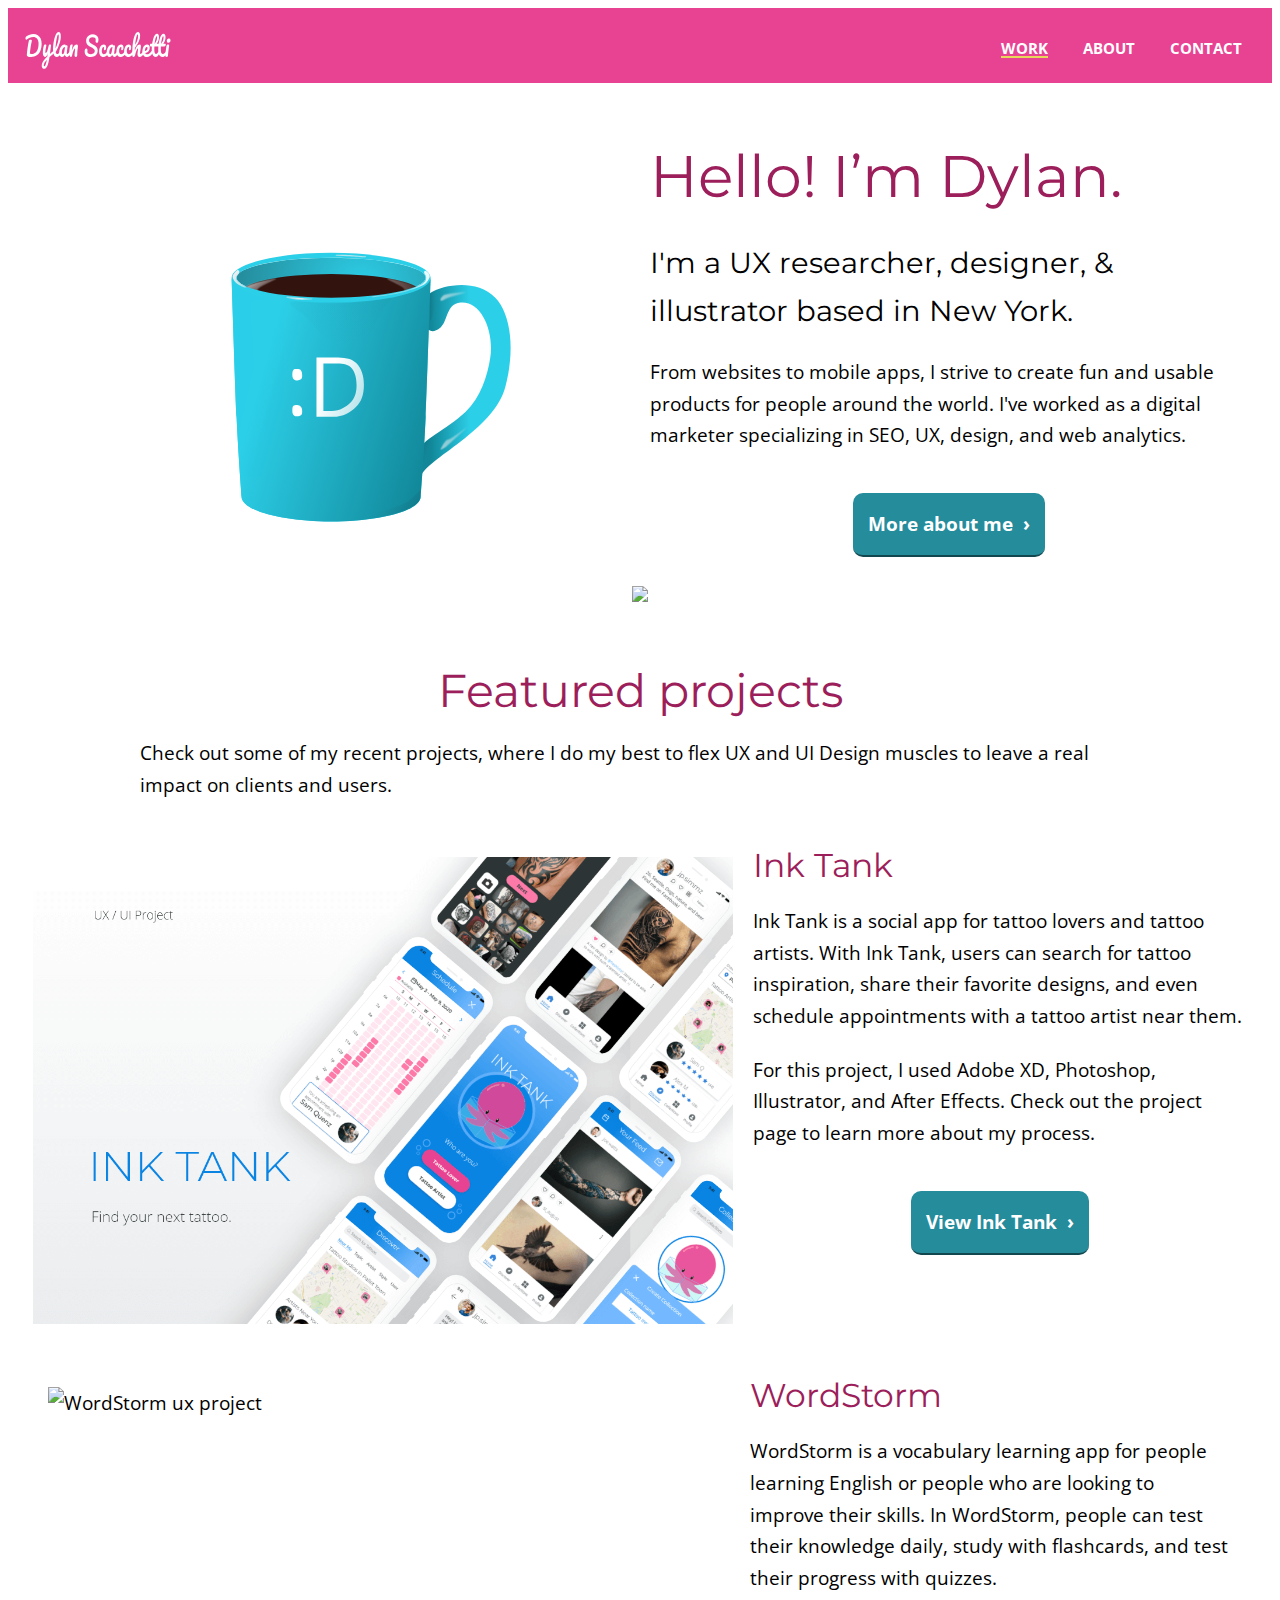
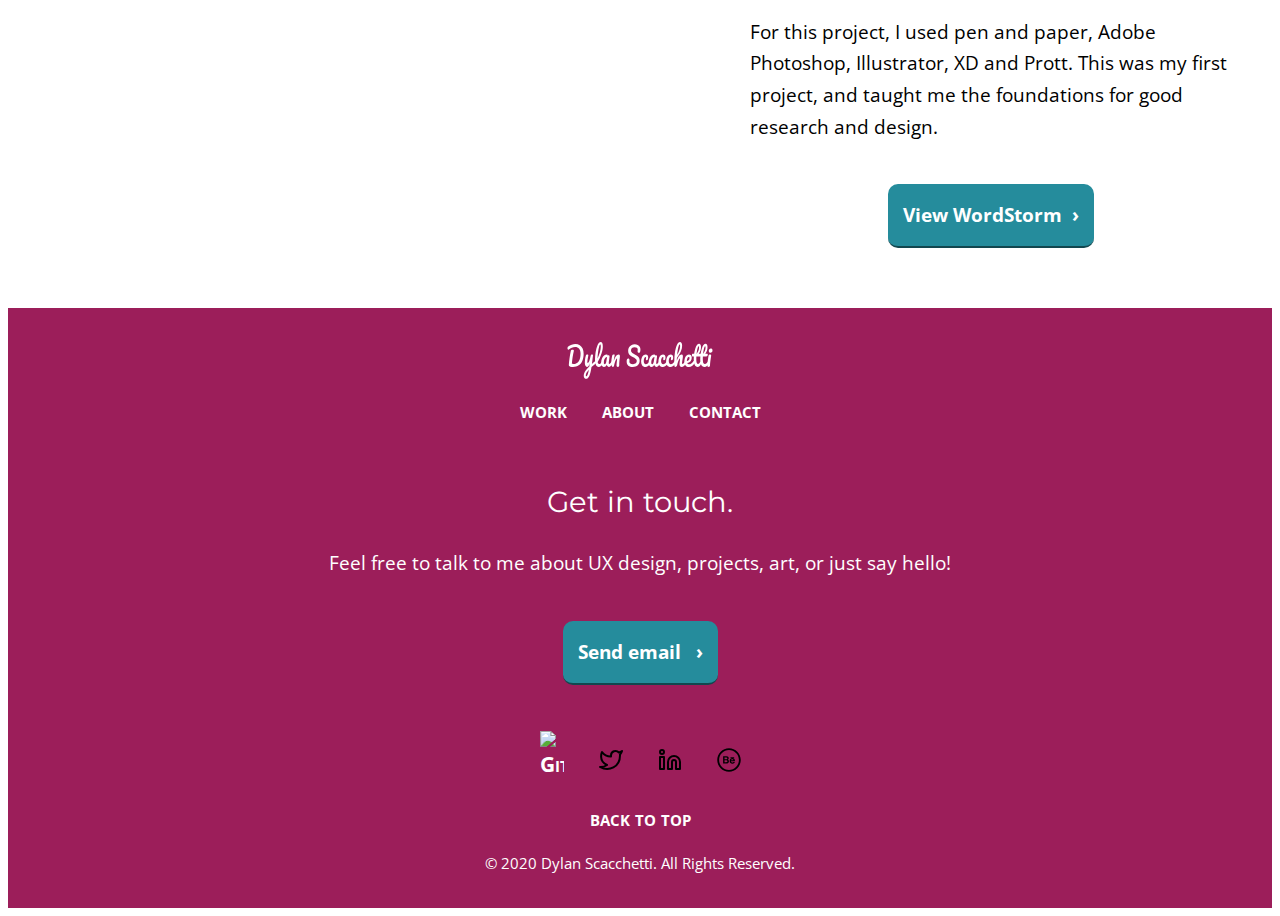
==== commit 17625fed: "fix jump links to projects" ====
--- a/index.html
+++ b/index.html
@@ -27,10 +27,16 @@
         </a>
         <nav>
           <ul>
-            <li><a href="index.html" title="work" id="main">work</a></li>
+            <li><a href="index.html#projects" title="work" id="main">work</a></li>
             <li><a href="about.html" title="about">about</a></li>
             <li><a href="#contact" title="contact">contact</a></li>
-            <li><a href="javascript:void(0);" class="menu" onclick="menuToggle()"><img src="img\assets\menu-white.svg" class="icon" alt=""></a></li>
+            <li><a href="javascript:void(0);" class="menu" onclick="menuToggle()">
+                <div class="menu-icon" onclick="menuIcon(this)">
+                  <div class="menu-bar1"></div>
+                  <div class="menu-bar2"></div>
+                  <div class="menu-bar3"></div>
+                </div>
+              </a></li>
           </ul>
         </nav>
       </div>
@@ -278,10 +284,10 @@
       <!-- WORDSTORM -->
       <div class="container row mt-20" id="wordstorm">
         <div class="col-md-6 col-lg-7 left mt-10 mb-20">
-          <picture>
-            <source srcset="img\wordstorm\wordstorm-project-2.jpg" media="(max-width: 767px)"><!-- TABLET -->
-            <img src="img\wordstorm\wordstorm-project-1.jpg" alt="WordStorm ux project"><!-- DESKTOP -->
-          </picture>
+            <picture>
+              <source srcset="img\wordstorm\wordstorm-ux-project-v2.png" media="(max-width: 767px)"><!-- TABLET -->
+              <img src="img\wordstorm\wordstorm-ux-project-v1.png" alt="WordStorm ux project"><!-- DESKTOP -->
+            </picture>
         </div>
         <div class="col-md-6 col-lg-5 right">
           <h3>WordStorm</h3>
@@ -289,10 +295,10 @@
             WordStorm is a vocabulary learning app for people learning English or people who are looking to improve their skills. In WordStorm, people can test their knowledge daily, study with flashcards, and test their progress with quizzes.
           </p>
           <p>
-            For this project, I used pen and paper, Adobe Photoshop, and Prott. This was my first project, and taught me the foundations for good research and design.
+            For this project, I used pen and paper, Adobe Photoshop, Illustrator, XD and Prott. This was my first project, and taught me the foundations for good research and design.
           </p>
           <div class="center">
-            <a href="#" class="btn">View WordStorm</a>
+            <a href="wordstorm.html" class="btn">View WordStorm</a>
           </div>
         </div>
       </div>
@@ -324,7 +330,7 @@
         <!-- COLUMN 1-->
         <div class="bttm-nav">
           <ul>
-            <li><a href="index.html" title="work">work</a></li>
+            <li><a href="index.html#projects" title="work">work</a></li>
             <li><a href="about.html" title="about">about</a></li>
             <li><a href="mailto:ux.dscacchetti@gmail.com" title="contact">contact</a></li>
           </ul>
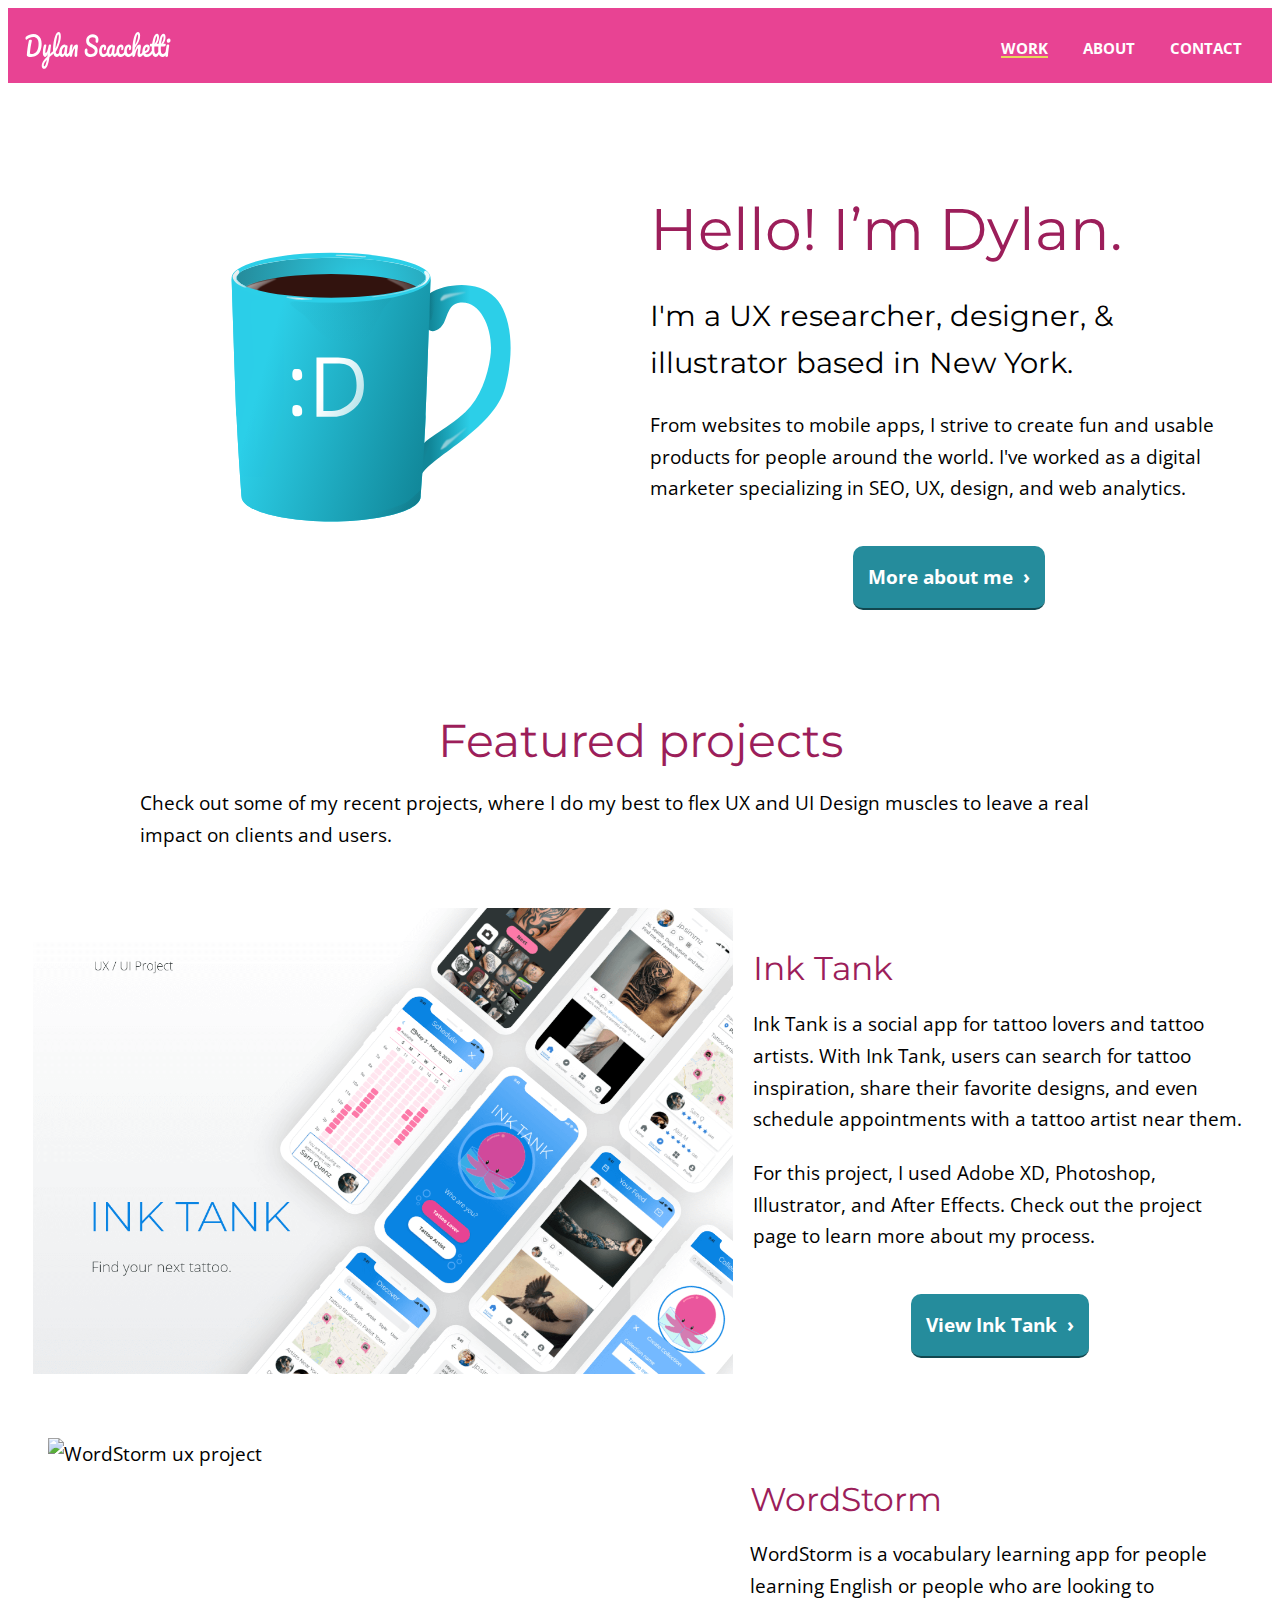
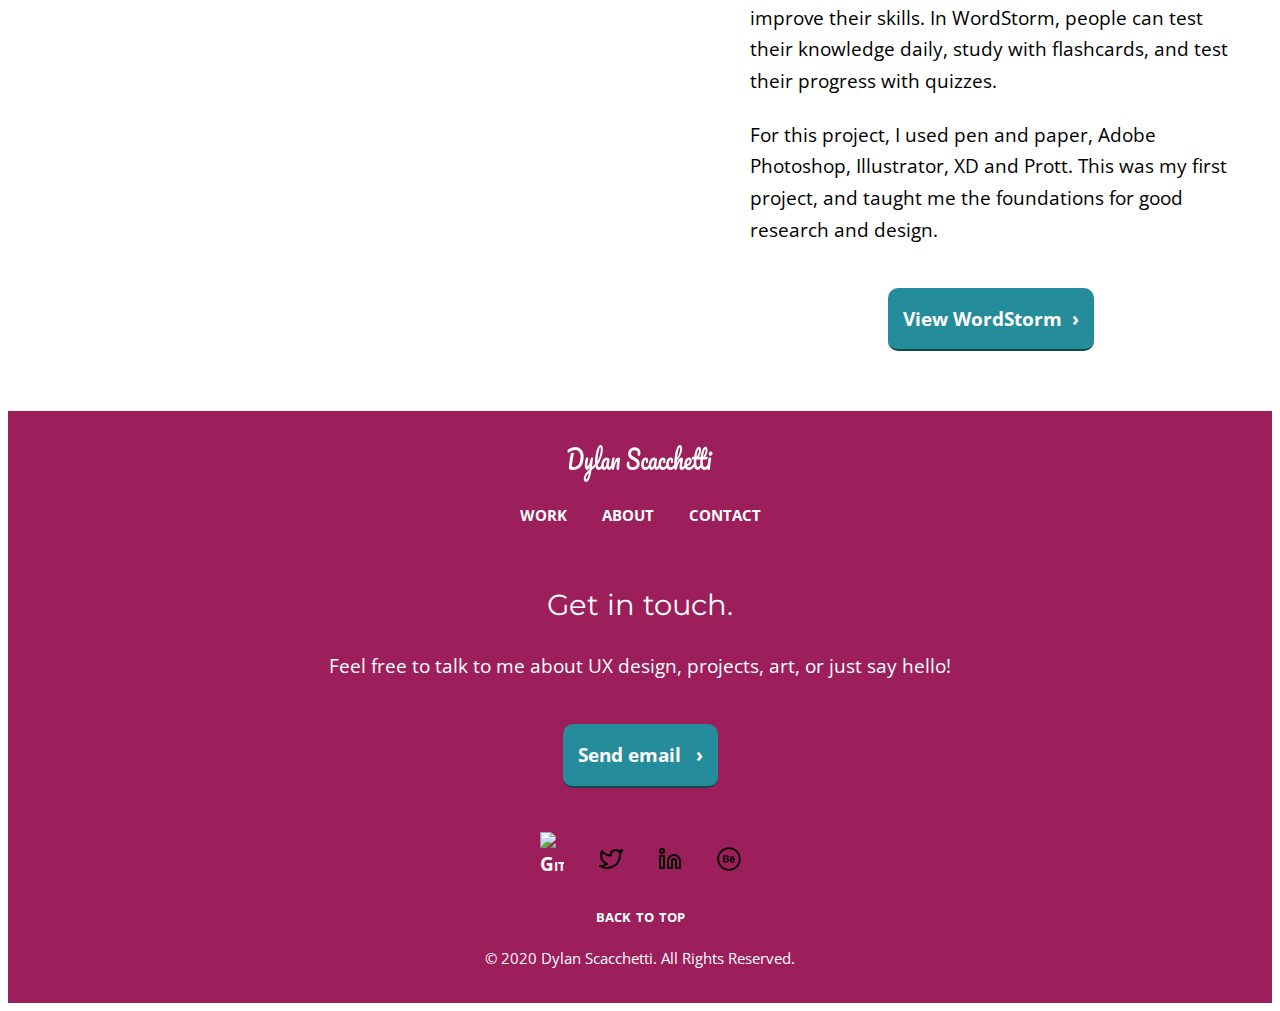
==== commit 49ef0f0a: "fix css, animations to match code linters" ====
--- a/index.html
+++ b/index.html
@@ -10,24 +10,21 @@
   <link rel="stylesheet" type="text/css" href="https://cdnjs.cloudflare.com/ajax/libs/normalize/8.0.1/normalize.min.css">
   <link rel="stylesheet" type="text/css" href="css/style.css">
   <link href="https://fonts.googleapis.com/css2?family=Montserrat:ital,wght@0,400;0,700;1,400&family=Open+Sans:ital,wght@0,400;0,700;1,400&display=swap" rel="stylesheet">
-  <meta name="viewport" content="width=device-width, initial-scale=1">
+  <meta name="viewport" content="width=device-width, initial-scale=1" />
 </head>
 
 <body>
 
   <!-- HEADER -->
   <header id="top">
-    <div class="container nav">
+    <div class="container nav medium">
       <div class="navtoggle" id="myNavtoggle">
         <a href="index.html" title="home">
-          <picture>
-            <source srcset="img\assets\ds-logo-white.svg" media="(max-width: 767px)">
-            <img src="img\assets\dylan-scacchetti-logo-white.svg" alt="dylan scacchetti" class="logo">
-          </picture>
+          <img src="img\assets\dylan-scacchetti-logo-white.svg" alt="dylan scacchetti" class="logo">
         </a>
         <nav>
           <ul>
-            <li><a href="index.html#projects" title="work" id="main">work</a></li>
+            <li><a href="#projects" title="work" class="here">work</a></li>
             <li><a href="about.html" title="about">about</a></li>
             <li><a href="#contact" title="contact">contact</a></li>
             <li><a href="javascript:void(0);" class="menu" onclick="menuToggle()">
@@ -42,19 +39,17 @@
       </div>
     </div>
   </header>
+
   <!-- END HEADER -->
 
   <!-- MAIN -->
   <main>
 
     <!-- HERO -->
-    <div class="container row mb-0" id="hero">
+    <div class="hero container row mb-0 mt-20" id="hero">
       <div class="col-md-6 col-xl-7 left mt-0 mb-20">
         <!-- COLUMN 1 -->
-        <?xml version="1.0" encoding="UTF-8" standalone="no"?>
-        <!DOCTYPE svg PUBLIC "-//W3C//DTD SVG 1.1//EN" "http://www.w3.org/Graphics/SVG/1.1/DTD/svg11.dtd">
-        <svg preserveAspectRatio="xMinYMin meet" viewBox="0 0 1200 900" version="1.1" xmlns="http://www.w3.org/2000/svg" xmlns:xlink="http://www.w3.org/1999/xlink" xml:space="preserve" xmlns:serif="http://www.serif.com/"
-          style="fill-rule:evenodd;clip-rule:evenodd;stroke-linejoin:round;stroke-miterlimit:2;">
+        <svg preserveAspectRatio="xMinYMin meet" viewBox="0 0 1200 900" version="1.1" style="fill-rule:evenodd;clip-rule:evenodd;stroke-linejoin:round;stroke-miterlimit:2;">
           <g id="coffee-cup" transform="matrix(1,0,0,1,-2.59863,23.6842)">
             <g id="coffee-cup-body" transform="matrix(1,0,0,1,1.82186,127.53)">
               <g id="mug-back">
@@ -67,7 +62,7 @@
                 <g id="b-inner-coffee-highlight" transform="matrix(1,-0,-0,1,0.776772,-151.215)">
                   <use xlink:href="#_Image2" x="416.833" y="352.676" width="76.455px" height="44.894px" transform="matrix(0.992919,0,0,0.997645,0,0)" />
                 </g>
-                <g id="b-inner-coffee-highlight1" serif:id="b-inner-coffee-highlight" transform="matrix(1,-0,-0,1,0.776772,-151.215)">
+                <g id="b-inner-coffee-highlight1" transform="matrix(1,-0,-0,1,0.776772,-151.215)">
                   <use xlink:href="#_Image3" x="716.713" y="355.954" width="73.385px" height="44.513px" transform="matrix(0.991688,0,0,0.98918,0,0)" />
                 </g>
                 <path id="b-mug-cup"
@@ -97,7 +92,7 @@
                 d="M790,300C785.404,295.608 783.092,240.227 800,230C826.051,214.242 892.074,201.432 930,240C961.25,271.779 970.214,345.452 950,420C926.53,506.556 791.821,563.862 780,600C775.453,613.902 785.367,570 780,570C774.633,570 784.547,563.902 780,550C773.184,529.162 828.478,508.999 870,470C900.486,441.366 914.294,397.537 920,360C927.676,309.5 903.116,246.293 860,250C830.868,252.504 835.1,287.518 820,300C804.77,312.59 796.976,306.667 790,300Z"
                 style="fill:url(#_Linear4);" />
               <clipPath id="_clip5">
-                <path id="handle1" serif:id="handle"
+                <path id="handle1"
                   d="M790,300C785.404,295.608 783.092,240.227 800,230C826.051,214.242 892.074,201.432 930,240C961.25,271.779 970.214,345.452 950,420C926.53,506.556 791.821,563.862 780,600C775.453,613.902 785.367,570 780,570C774.633,570 784.547,563.902 780,550C773.184,529.162 828.478,508.999 870,470C900.486,441.366 914.294,397.537 920,360C927.676,309.5 903.116,246.293 860,250C830.868,252.504 835.1,287.518 820,300C804.77,312.59 796.976,306.667 790,300Z" />
               </clipPath>
               <g clip-path="url(#_clip5)">
@@ -122,7 +117,7 @@
                 d="M400.027,200.832C401.812,228.046 490.732,250 600,250C709.268,250 798.188,228.046 799.973,200.832C799.498,215.336 792.92,415.76 790,480C786.875,548.75 780.82,629.219 780.076,639.009L780,640C780,667.596 699.345,690 600,690C500.655,690 420,667.596 420,640C420,640 413.333,553.333 410,480C407.08,415.76 400.502,215.336 400.027,200.832ZM400,200C400,200 400,200 400,200Z"
                 style="fill:url(#_Linear10);" />
               <clipPath id="_clip11">
-                <path id="mug-top1" serif:id="mug-top"
+                <path id="mug-top1"
                   d="M400.027,200.832C401.812,228.046 490.732,250 600,250C709.268,250 798.188,228.046 799.973,200.832C799.498,215.336 792.92,415.76 790,480C786.875,548.75 780.82,629.219 780.076,639.009L780,640C780,667.596 699.345,690 600,690C500.655,690 420,667.596 420,640C420,640 413.333,553.333 410,480C407.08,415.76 400.502,215.336 400.027,200.832ZM400,200C400,200 400,200 400,200Z" />
               </clipPath>
               <g clip-path="url(#_clip11)">
@@ -234,7 +229,7 @@
       <!-- END COLUMN 1 -->
       <!-- COLUMN 2 -->
       <div class="col-md-6 col-xl-5 right">
-        <h1 class="rspnv">Hello! I’m Dylan.</h1>
+        <h1 class="h1-rspnv">Hello! I’m Dylan.</h1>
         <p class="large">
           I'm a UX researcher, designer, & illustrator based in New York.
         </p>
@@ -247,7 +242,7 @@
       </div>
     </div>
     <div class="center mt-0 smth-scroll">
-      <a href="#projects"><img src="img\assets\arrow-down-circle.svg" class="icon-down"></a>
+      <a href="#projects"><img src="img\assets\arrow-down-circle.svg" class="icon-down" alt=""></a>
     </div>
     <!-- END COLUMN 2 -->
     <!-- END HERO -->
@@ -255,7 +250,7 @@
     <!-- PROJECTS -->
     <div class="container" id="projects">
       <div class="row offset">
-        <h2 class="center rspnv">Featured projects</h2>
+        <h2 class="center h2-rspnv">Featured projects</h2>
         <p>Check out some of my recent projects, where I do my best to flex UX and UI Design muscles to leave a real impact on clients and users.</p>
       </div>
       <!-- INK TANK -->
@@ -284,10 +279,10 @@
       <!-- WORDSTORM -->
       <div class="container row mt-20" id="wordstorm">
         <div class="col-md-6 col-lg-7 left mt-10 mb-20">
-            <picture>
-              <source srcset="img\wordstorm\wordstorm-ux-project-v2.png" media="(max-width: 767px)"><!-- TABLET -->
-              <img src="img\wordstorm\wordstorm-ux-project-v1.png" alt="WordStorm ux project"><!-- DESKTOP -->
-            </picture>
+          <picture>
+            <source srcset="img\wordstorm\wordstorm-ux-project-v2.png" media="(max-width: 767px)"><!-- TABLET -->
+            <img src="img\wordstorm\wordstorm-ux-project-v1.png" alt="WordStorm ux project"><!-- DESKTOP -->
+          </picture>
         </div>
         <div class="col-md-6 col-lg-5 right">
           <h3>WordStorm</h3>
@@ -311,16 +306,13 @@
   <!-- END MAIN -->
 
   <!-- FOOTER -->
-  <footer id="contact">
+  <footer class="contact" id="contact">
     <div class="container center">
 
       <!-- ROW 1 -->
       <div>
         <a href="index.html" title="home">
-          <picture>
-            <source srcset="img\assets\ds-logo-white.svg" media="(max-width: 767px)">
-            <img src="img\assets\dylan-scacchetti-logo-white.svg" alt="dylan scacchetti" class="logo">
-          </picture>
+          <img src="img\assets\dylan-scacchetti-logo-white.svg" alt="dylan scacchetti" class="logo">
         </a>
       </div>
       <!-- END ROW 1-->
@@ -328,7 +320,7 @@
       <!-- ROW 2 -->
       <div>
         <!-- COLUMN 1-->
-        <div class="bttm-nav">
+        <div class="bttm-nav medium">
           <ul>
             <li><a href="index.html#projects" title="work">work</a></li>
             <li><a href="about.html" title="about">about</a></li>
@@ -386,7 +378,7 @@
 
         <!-- ROW 3 -->
         <div>
-          <p class="disclaimer">
+          <p class="small">
             &copy; 2020 Dylan Scacchetti. All Rights Reserved.
           </p>
         </div>
--- a/css/style.css
+++ b/css/style.css
@@ -15,10 +15,6 @@
   overflow-y: scroll;
 }
 
-a .icon-down {
-  scroll-behavior: smooth;
-}
-
 * {
   box-sizing: border-box;
 }
@@ -36,13 +32,8 @@
   font-family: 'Open Sans', sans-serif;
   font-weight: 400;
   line-height: 1.65;
-  font-size: .85em;
+  font-size: 1em;
   color: #000000
-}
-
-h1, h2, h3, h4 {
-  margin: 2.75rem 0 1.05rem;
-  line-height: 1.15;
 }
 
 h1 {
@@ -51,6 +42,8 @@
   font-size: 3.052em;
   font-weight: 400;
   color: #9c1e5a;
+  margin: 2.75rem 0 1.05rem;
+  line-height: 1.15;
 }
 
 h2 {
@@ -58,6 +51,8 @@
   font-size: 2.4em;
   font-weight: 400;
   color: #9c1e5a;
+  margin: 2.75rem 0 1.05rem;
+  line-height: 1.15;
 }
 
 h3 {
@@ -65,31 +60,38 @@
   font-size: 1.7em;
   font-weight: 400;
   color: #9c1e5a;
+  margin: 2.75rem 0 1.05rem;
+  line-height: 1.15;
 }
 
 h4 {
   font-size: 1.2em;
   font-weight: 700;
-  font-weight: 700;
   color: #e84393;
-}
-
-small, .text_small {
+  margin: 2.75rem 0 1.05rem;
+  line-height: 1.15;
+}
+
+small, .small {
   font-size: 0.8em;
   color: #707070
 }
 
 .large {
-  font-family: 'Montserrat', sans-serif !important;
-  font-size: 1.5em !important;
+  font-family: 'Montserrat', sans-serif;
+  font-size: 1.5em;
+}
+
+.medium {
+  font-size: 1.1em;
 }
 
 .pink {
-  color: #e84393 !important;
+  color: #e84393;
 }
 
 .bg-gray {
-  background-color: #ebedef !important;
+  background-color: #ebedef;
   padding: 40px 0;
 }
 
@@ -116,7 +118,6 @@
 
 .icon-down {
   max-width: 40px;
-  stroke: #e84393;
 }
 
 .icon-down:hover {
@@ -154,7 +155,7 @@
   border-radius: 10px;
   border-bottom: 2px solid #12474F;
   transition-duration: 0.2s;
-  transition-property: 'background-color';
+  transition-property: background-color;
 }
 
 .btn:hover {
@@ -178,24 +179,20 @@
   text-align: unset;
 }
 
-.nav {
-  font-size: 1.1em;
-}
-
 .nav a {
-  color: #ffffff !important;
-  text-decoration: none !important;
+  color: #ffffff;
+  text-decoration: none;
   font-variant: small-caps;
   font-weight: 700;
 }
 
 .nav a:hover,
 .nav a:focus {
-  color: #e8d85a !important;
+  color: #e8d85a;
 }
 
 .nav ul {
-  list-style: none !important;
+  list-style: none;
   padding: 0;
 }
 
@@ -221,7 +218,7 @@
 .navtoggle.responsive li  {
   display: block;
   padding: 10px 0;
-  border-top: 1px solid rgba(255,127,80,0.5);
+  border-top: 1px solid #9c1e5a;
 }
 
 .navtoggle.responsive li:last-child  {
@@ -229,28 +226,87 @@
 }
 
 /* End Navtoggle */
+
+.menu-icon {
+  display: inline-block;
+  cursor: pointer;
+}
+
+.menu-bar1, .menu-bar2, .menu-bar3 {
+  width: 35px;
+  height: 3px;
+  background-color: #fff;
+  border-radius: 5px;
+  margin: 3px 0 7px 0;
+  transition: 0.4s;
+}
+
+/* Rotate first bar */
+.menu-close .menu-bar1 {
+  -webkit-transform: rotate(-45deg) translate(-7px, 6px);
+  -moz-transform: rotate(-45deg) translate(-7px, 6px);
+  -ms-transform: rotate(-45deg) translate(-7px, 6px);
+  -o-transform: rotate(-45deg) translate(-7px, 6px);
+  transform: rotate(-45deg) translate(-7px, 6px);
+}
+
+/* Fade out the second bar */
+.menu-close .menu-bar2 {
+  opacity: 0;
+}
+
+/* Rotate last bar */
+.menu-close .menu-bar3 {
+  -webkit-transform: rotate(45deg) translate(-8px, -8px);
+  -moz-transform: rotate(45deg) translate(-8px, -8px);
+  -ms-transform: rotate(45deg) translate(-8px, -8px);
+  -o-transform: rotate(45deg) translate(-8px, -8px);
+  transform: rotate(45deg) translate(-8px, -8px);
+}
+
+.menu-open .menu-bar1 {
+  -webkit-transform: rotate(45deg) translate(7px, -6px);
+  -moz-transform: rotate(45deg) translate(7px, -6px);
+  -ms-transform: rotate(45deg) translate(7px, -6px);
+  -o-transform: rotate(45deg) translate(7px, -6px);
+  transform: rotate(45deg) translate(7px, -6px);
+}
+
+/* Fade out the second bar */
+.menu-open .menu-bar2 {
+  opacity: 1;
+}
+
+/* Rotate last bar */
+.menu-open .menu-bar3 {
+  -webkit-transform: rotate(-45deg) translate(8px, 8px);
+  -moz-transform: rotate(-45deg) translate(8px, 8px);
+  -ms-transform: rotate(-45deg) translate(8px, 8px);
+  -o-transform: rotate(-45deg) translate(8px, 8px);
+  transform: rotate(-45deg) translate(8px, 8px);
+}
+
 
 .bttm-nav {
   display: inline-block;
   width: 100%;
-  font-size: 1.1em;
   margin-top: -20px;
 }
 
 .bttm-nav a {
-  color: #ffffff !important;
-  text-decoration: none !important;
+  color: #ffffff;
+  text-decoration: none;
   font-variant: small-caps;
   font-weight: 700;
 }
 
 .bttm-nav a:hover,
 .bttm-nav a:focus {
-  color: #e8d85a !important;
+  color: #e8d85a;
 }
 
 .bttm-nav ul {
-  list-style: none !important;
+  list-style: none;
   padding: 0;
 }
 
@@ -259,15 +315,15 @@
   padding: 0 15px;
 }
 
-#main {
-  text-decoration: underline !important;
-  text-decoration-color: #e8d85a !important;
+nav .here {
+  text-decoration: underline;
+  text-decoration-color: #e8d85a;
 }
 
 /* End navigation */
 /* Main body list style */
 main ul {
-  list-style: none !important;
+  list-style: none;
 }
 
 main ul.columns {
@@ -321,40 +377,20 @@
   margin-bottom: 10px;
 }
 
-#hero {
-  margin-top: 20px;
-}
-
-#ink-tank h3 {
-  margin-top: 0px;
-}
-
-#wordstorm h3 {
-  margin-top: 0px;
-}
-
-#skills h3 {
-  margin-top: 0px;
-}
-
 /* End main body list style */
 /* Contact section */
-#contact {
+.contact {
   background-color: #9c1e5a;
   padding: 10px 0;
   margin-top: 40px;
 }
 
-#contact p {
+.contact p {
   color: #ffffff;
 }
 
-#contact ul {
-  list-style: none !important;
-}
-
-.disclaimer {
-  font-size: 0.8em !important;
+.contact ul {
+  list-style: none;
 }
 
 /* Contact section */
@@ -406,10 +442,6 @@
     float: right;
   }
 
-  p {
-    font-size: 1em;
-  }
-
   .nav ul li {
     display: inline-block;
     padding: 0 15px;
@@ -433,12 +465,10 @@
 
   .left {
     float: left;
-    display: inline-block;
   }
 
   .right {
     float: right;
-    display: inline-block;
   }
 
   .row::after {
@@ -446,6 +476,8 @@
     clear: both;
     display: table;
   }
+
+
 }
 
 @media only screen and (min-width: 1024px) {
@@ -457,28 +489,24 @@
     width: 41.66%;
   }
 
-  #hero .right {
+  .hero .right {
     padding-top: 40px;
   }
 }
 
 @media only screen and (min-width: 1440px) {
-  #hero {
+  .hero {
     max-width: 1800px;
     margin-left: auto;
     margin-right: auto;
   }
 
-  #hero .right {
+  .hero .right {
     padding-top: 200px;
     padding-right: 100px;
   }
 
-  nav {
-    font-size: 1.5em;
-  }
-
-  .bttm-nav {
+  .medium {
     font-size: 1.5em;
   }
 
@@ -503,27 +531,26 @@
 
 @media only screen and (max-width: 767px) {
   .logo {
-    max-width: 50px;
     text-align: unset;
     padding-top: 15px;
   }
+}
+
+@media screen and (max-width: 600px) {
   .nav {
-    margin-bottom: 0px;
+    margin-bottom: 0;
   }
   .nav ul {
-    margin-top: 0px;
+    margin-top: 0;
   }
   .nav ul li {
-    text-align: right !important;
-  }
-}
-
-@media screen and (max-width: 600px) {
-  h1.rspnv {
+    text-align: right;
+  }
+  .h1-rspnv {
     font-size: 2.4em;
   }
 
-  h2.rspnv {
+  .h2-rspnv {
     font-size: 2.1em;
   }
 
@@ -535,7 +562,7 @@
     column-fill: auto;
   }
 
-  #hero .right {
+  .hero .right {
     text-align: center;
   }
 }
@@ -545,7 +572,7 @@
 }
 
 .mt-0 {
-  margin-top: 0px;
+  margin-top: 0;
 }
 
 .mt-10 {
@@ -565,7 +592,7 @@
 }
 
 .mb-0 {
-  margin-bottom: 0px;
+  margin-bottom: 0;
 }
 
 .mb-10 {
@@ -587,11 +614,11 @@
 /* Animation */
 @keyframes steam1 {
   from {
-    transform: translate(0, 100px);
+    transform: translate(0, 100px) scale(1);
   }
 
   to {
-    transform: translate(-400px, -150px);
+    transform: translate(-400px, -150px) scale(2);
   }
 }
 
@@ -600,14 +627,6 @@
 }
 
 @keyframes steam-1 {
-  from {
-    transform: scale(1);
-  }
-
-  to {
-    transform: scale(2);
-  }
-
   0% {
     opacity: 0;
   }
@@ -627,11 +646,11 @@
 
 @keyframes steam2 {
   from {
-    transform: translate(0, 100px);
+    transform: translate(0, 100px) scale(1);
   }
 
   to {
-    transform: translate(-500px, -150px);
+    transform: translate(-500px, -150px) scale(2);
   }
 }
 
@@ -640,14 +659,6 @@
 }
 
 @keyframes steam-2 {
-  from {
-    transform: scale(1);
-  }
-
-  to {
-    transform: scale(2);
-  }
-
   0% {
     opacity: 0;
   }
@@ -667,11 +678,11 @@
 
 @keyframes steam3 {
   from {
-    transform: translate(0, 100px);
+    transform: translate(0, 100px) scale(1);
   }
 
   to {
-    transform: translate(-400px, -150px);
+    transform: translate(-400px, -150px) scale(2);
   }
 }
 
@@ -680,14 +691,6 @@
 }
 
 @keyframes steam-3 {
-  from {
-    transform: scale(1);
-  }
-
-  to {
-    transform: scale(2);
-  }
-
   0% {
     opacity: 0;
   }
@@ -707,11 +710,11 @@
 
 @keyframes steam4 {
   from {
-    transform: translate(0, 100px);
+    transform: translate(0, 100px) scale(1);
   }
 
   to {
-    transform: translate(-500px, -150px);
+    transform: translate(-500px, -150px) scale(2);
   }
 }
 
@@ -720,14 +723,6 @@
 }
 
 @keyframes steam-4 {
-  from {
-    transform: scale(1);
-  }
-
-  to {
-    transform: scale(2);
-  }
-
   0% {
     opacity: 0;
   }
@@ -747,11 +742,11 @@
 
 @keyframes steam5 {
   from {
-    transform: translate(0, 100px);
+    transform: translate(0, 100px) scale(1);
   }
 
   to {
-    transform: translate(-400px, -150px);
+    transform: translate(-400px, -150px) scale(2);
   }
 }
 
@@ -760,14 +755,6 @@
 }
 
 @keyframes steam-5 {
-  from {
-    transform: scale(1);
-  }
-
-  to {
-    transform: scale(2);
-  }
-
   0% {
     opacity: 0;
   }
